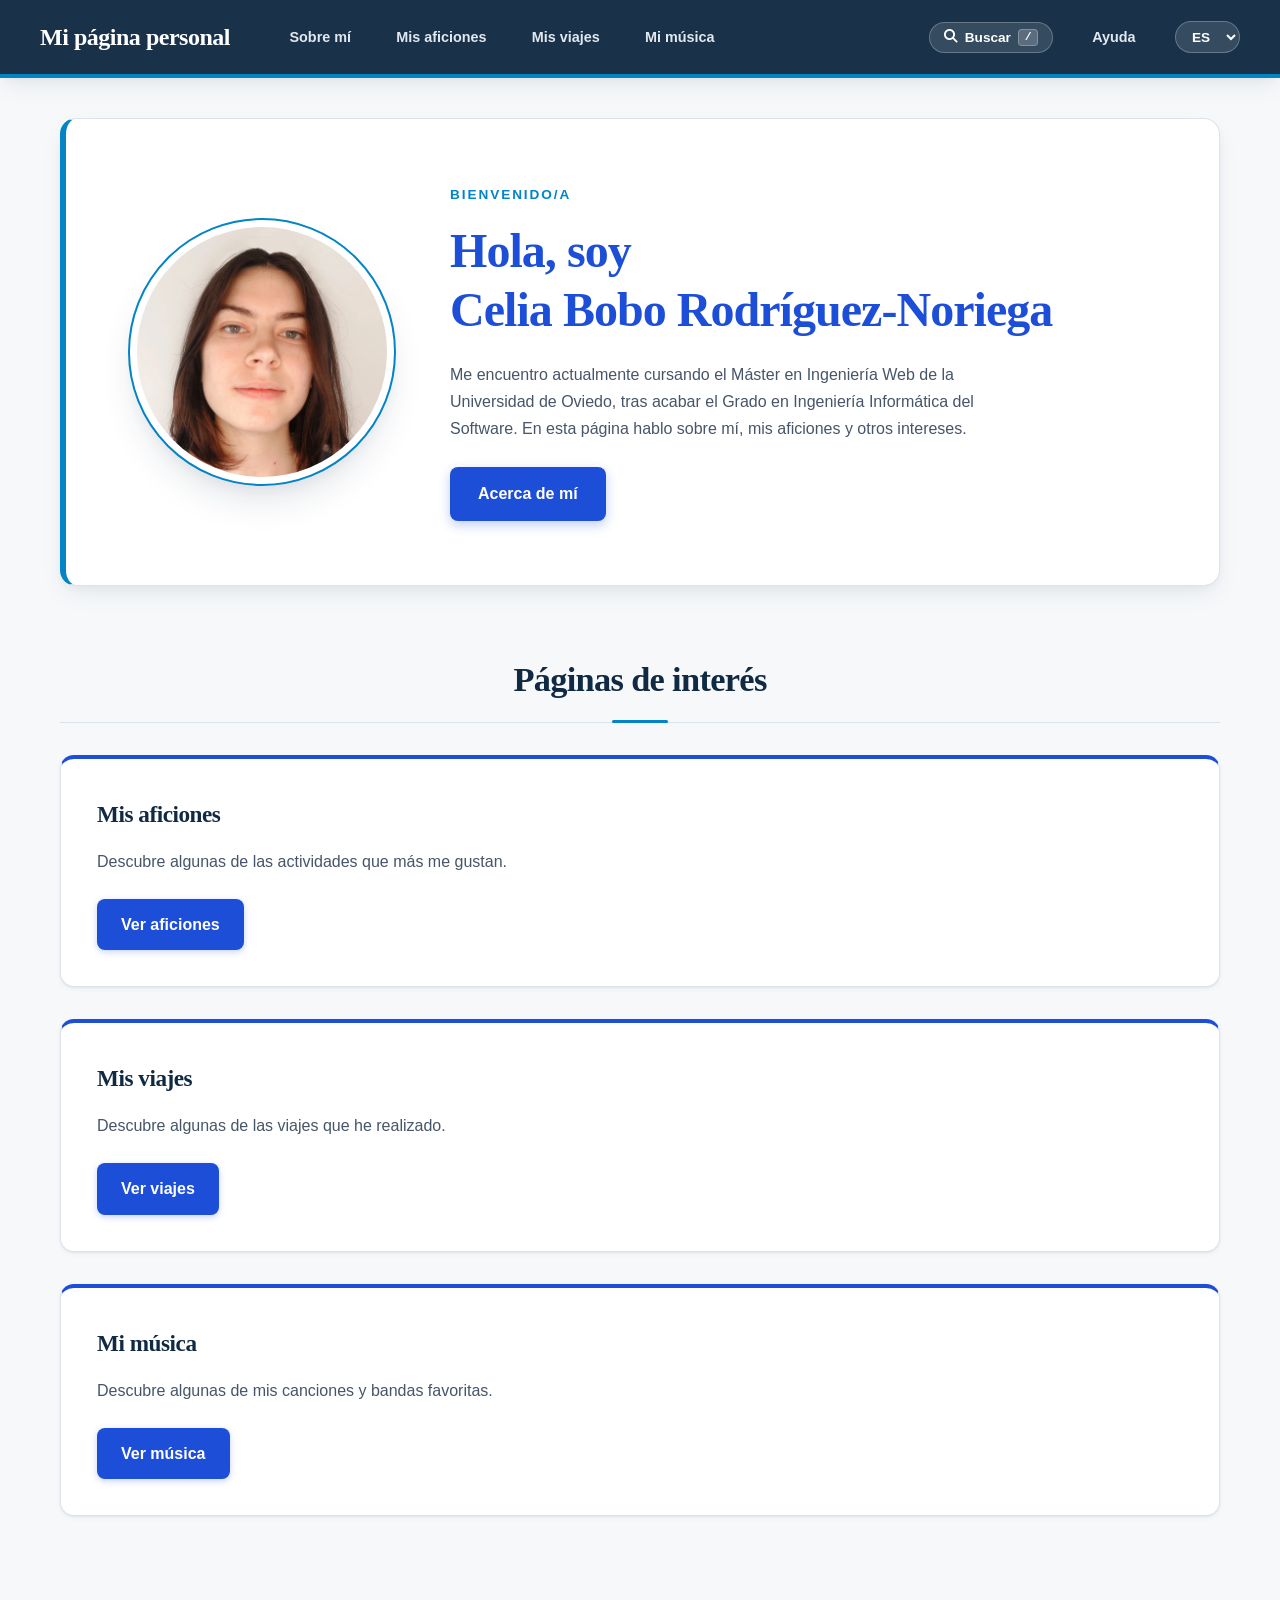
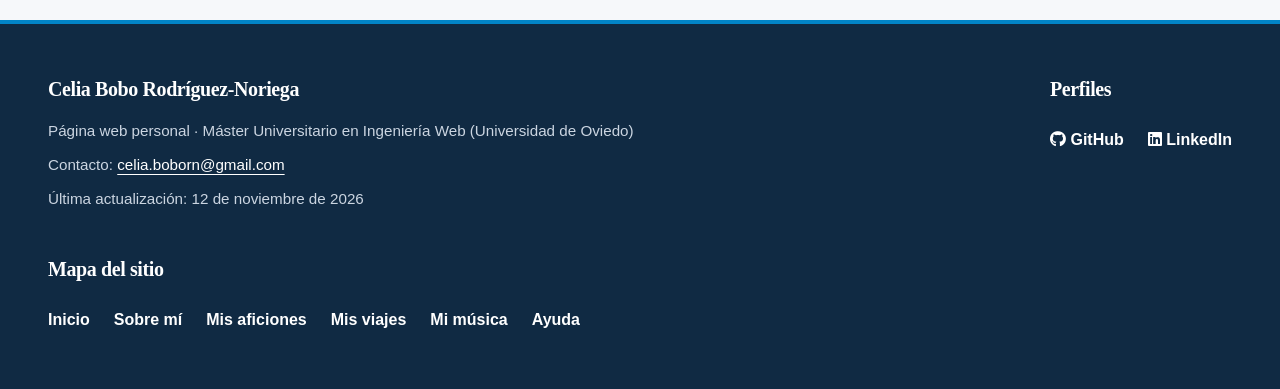
==== index.html @ e87cc189 "Versión con buscador" ====
<!DOCTYPE html>
<html lang="es">
    <head>
        <meta charset="UTF-8">
        <meta name="viewport" content="width=device-width, initial-scale=1.0">
        <meta name="description" content="Página web personal de Celia Bobo Rodríguez-Noriega">
        <title data-i18n="index.meta.title">Inicio | Mi página personal</title>
        <link rel="stylesheet" href="css/estilos.css">
        <link rel="stylesheet" href="https://cdnjs.cloudflare.com/ajax/libs/font-awesome/6.4.0/css/all.min.css">
        <script>
            (function() {
                const idiomaGuardado = localStorage.getItem('idioma_pref');
                if (idiomaGuardado === 'en') {
                    document.documentElement.classList.add('traduciendo');
                }
            })();
        </script>
    </head>
    <body>
        <a href="#main-content" data-i18n="skip.link">Saltar al contenido principal</a>
        <header>
            <h1><a href="index.html" data-i18n="header.title">Mi página personal</a></h1>
            <nav aria-label="Navegación principal">
                <a href="sobre-mi.html" data-i18n="nav.sobreMi">Sobre mí</a>
                <a href="aficiones.html" data-i18n="nav.aficiones">Mis aficiones</a>
                <a href="viajes.html" data-i18n="nav.viajes">Mis viajes</a>
                <a href="musica.html" data-i18n="nav.musica">Mi música</a>
            </nav>
            <nav aria-label="Navegación secundaria">
                <button type="button" aria-haspopup="dialog" aria-expanded="false" data-i18n-title="search.openTitle" title="Buscar en el sitio web (Atajo: /)" aria-label="Buscar en el sitio">
                    <i class="fa-solid fa-magnifying-glass" aria-hidden="true"></i>
                    <span data-i18n="search.openBtn">Buscar</span>
                    <kbd>/</kbd>
                </button>
                <a href="ayuda.html" data-i18n="nav.ayuda">Ayuda</a>
                <label>
                    <span class="sr-only" data-i18n="lang.label">Seleccionar idioma</span>
                    <select onchange="cambiarIdioma(this.value)" aria-label="Selector de idioma">
                        <option value="es">ES</option>
                        <option value="en">EN</option>
                    </select>
                </label>
            </nav>
        </header>
        <main id="main-content">
            <!-- SECCIÓN 1: Bienvenida -->
            <section>
                <p data-i18n="index.welcome">BIENVENIDO/A</p>

                <h2>
                    <span data-i18n="index.greeting">Hola, soy</span>
                    <span>Celia Bobo Rodríguez-Noriega</span>
                </h2>

                <p data-i18n="index.bio">
                    Me encuentro actualmente cursando el Máster en
                    Ingeniería Web de la Universidad de Oviedo, tras
                    acabar el Grado en Ingeniería Informática del
                    Software. En esta página hablo sobre mí, mis
                    aficiones y otros intereses.
                </p>

                <a href="sobre-mi.html" title="Ir a la sección con información personal y académica" data-i18n="index.btnAbout">
                    Acerca de mí
                </a>
                <img
                    src="multimedia/img/foto-perfil.webp"
                    alt="Fotografía de Celia Bobo Rodríguez-Noriega"
                    height="2048"
                    width="2048"
                >
            </section>

            <!-- SECCIÓN 2: Páginas de interés -->
            <section id="intereses">
                <h2 data-i18n="index.interests.title">Páginas de interés</h2>
                
                <article>
                    <h3 data-i18n="index.interests.hobbies.h3">Mis aficiones</h3>
                    <p data-i18n="index.interests.hobbies.p">
                        Descubre algunas de las actividades que más
                        me gustan.
                    </p>
                    <a href="aficiones.html" title="Explorar películas, mascotas y botánica" data-i18n="index.interests.hobbies.btn">Ver aficiones</a>
                </article>

                <article>
                    <h3 data-i18n="index.interests.travels.h3">Mis viajes</h3>
                    <p data-i18n="index.interests.travels.p">
                        Descubre algunas de las viajes que he realizado.
                    </p>
                    <a href="viajes.html" title="Explorar viajes a Sanabria, Alemania y Estados Unidos" data-i18n="index.interests.travels.btn">Ver viajes</a>
                </article>

                <article>
                    <h3 data-i18n="index.interests.music.h3">Mi música</h3>
                    <p data-i18n="index.interests.music.p">
                        Descubre algunas de mis canciones y bandas
                        favoritas.
                    </p>
                    <a href="musica.html" title="Escuchar grupos y canciones favoritas" data-i18n="index.interests.music.btn">Ver música</a>
                </article>
            </section>
        </main>

        <!-- Buscador modal semántico -->
        <dialog aria-label="Buscador del sitio web">
            <form role="search" method="dialog">
                <label>
                    <i class="fa-solid fa-magnifying-glass" aria-hidden="true"></i>
                    <span class="sr-only" data-i18n="search.label">Buscar contenido</span>
                    <input type="search" name="q" placeholder="Buscar en el sitio web... (ej. Coraline, viajes, CV)" autocomplete="off" spellcheck="false" data-i18n="search.placeholder">
                </label>
                <button type="reset" title="Borrar búsqueda" data-i18n-title="search.clear" aria-label="Borrar texto">
                    <i class="fa-solid fa-xmark" aria-hidden="true"></i>
                </button>
                <button type="submit" value="cancel" title="Cerrar buscador (Escape)" data-i18n-title="search.close" aria-label="Cerrar modal">
                    <kbd>Esc</kbd>
                </button>
            </form>
            <output aria-live="polite">
                <!-- Se inyecta dinámicamente -->
            </output>
            <footer>
                <small>
                    <kbd>↑</kbd> <kbd>↓</kbd> <span data-i18n="search.hintNav">para navegar</span>
                    <kbd>Enter</kbd> <span data-i18n="search.hintSelect">para abrir</span>
                    <kbd>Esc</kbd> <span data-i18n="search.hintClose">para cerrar</span>
                </small>
            </footer>
        </dialog>

        <footer>
            <section>
                <h2>Celia Bobo Rodríguez-Noriega</h2>
                <p data-i18n="footer.master">Página web personal · Máster Universitario en Ingeniería Web (Universidad de Oviedo)</p>
                <p><span data-i18n="footer.contact">Contacto:</span> <a href="mailto:celia.boborn@gmail.com" title="Enviar un correo electrónico a Celia">celia.boborn@gmail.com</a></p>
                <p><span data-i18n="footer.lastMod">Última actualización:</span> <time datetime="2026-11-12" data-i18n="footer.date">12 de noviembre de 2026</time></p>
            </section>
            <!-- Nueva sección de Redes Sociales -->
            <nav aria-label="Redes sociales y perfiles profesionales">
                <h2 data-i18n="footer.social">Perfiles</h2>
                <ul>
                    <li>
                        <a href="https://github.com/celiabrn" target="_blank" rel="noopener noreferrer" title="Perfil de GitHub de Celia">
                            <i class="fa-brands fa-github" aria-hidden="true"></i> GitHub
                        </a>
                    </li>
                    <li>
                        <a href="https://linkedin.com/in/celia-bobo-rodríguez-noriega" target="_blank" rel="noopener noreferrer" title="Perfil de LinkedIn de Celia">
                            <i class="fa-brands fa-linkedin" aria-hidden="true"></i> LinkedIn
                        </a>
                    </li>             
                </ul>
            </nav>
            <nav aria-label="Mapa del sitio">
                <h2 data-i18n="footer.sitemap">Mapa del sitio</h2>
                <ul>
                    <li><a href="index.html" data-i18n="nav.inicio">Inicio</a></li>
                    <li><a href="sobre-mi.html" data-i18n="nav.sobreMi">Sobre mí</a></li>
                    <li><a href="aficiones.html" data-i18n="nav.aficiones">Mis aficiones</a></li>
                    <li><a href="viajes.html" data-i18n="nav.viajes">Mis viajes</a></li>
                    <li><a href="musica.html" data-i18n="nav.musica">Mi música</a></li>
                    <li><a href="ayuda.html" data-i18n="nav.ayuda">Ayuda</a></li>
                </ul>
            </nav>
        </footer>
        <script src="js/i18n.js"></script>
        <script src="js/buscador.js"></script>
    </body>
</html>
---- css/estilos.css ----
/* ================== 1. VARIABLES GLOBALES (CUSTOM PROPERTIES) ================== */
:root {
    /* Paleta de colores centralizada */
    --bg-canvas: #f6f8fa;
    --bg-surface: #ffffff;
    --bg-subtle: #eef3f8;
    --brand-deep: #102a43;
    --brand-primary: #1d4ed8;
    --brand-hover: #1e40af;
    --accent-focus: #0284c7;
    --accent-soft: #e0f2fe;
    --text-primary: #1e293b;
    --text-secondary: #475569;
    --text-muted: #64748b;
    --border-hairline: #dce3ec;

    /* Sombras centralizadas y convertidas a unidades relativas (REM) 
       Fórmula base: 1rem = 16px */
    --shadow-sm: 0 0.125rem 0.375rem rgba(16, 42, 67, 0.04), 0 0.0625rem 0.125rem rgba(16, 42, 67, 0.06);
    --shadow-md: 0 0.625rem 1.5rem -0.25rem rgba(16, 42, 67, 0.08), 0 0.25rem 0.625rem -0.125rem rgba(16, 42, 67, 0.04);
    --shadow-lg: 0 1.25rem 2.25rem -0.375rem rgba(16, 42, 67, 0.13), 0 0.5rem 1rem -0.25rem rgba(16, 42, 67, 0.06);
    
    /* Transiciones */
    --ease-snappy: cubic-bezier(0.23, 1, 0.32, 1);
}

/* ================== 2. RESETEO GLOBAL Y MODELO DE CAJA ================== */
*, *::before, *::after {
    box-sizing: border-box;
    margin: 0;
    padding: 0;
}

html {
    font-size: 100%; 
}

html.traduciendo body {
    opacity: 0;
    visibility: hidden;
}

/* ================== 3. TIPOGRAFÍA BASE ================== */
body {
    font-family: "Helvetica Neue", Arial, sans-serif;
    line-height: 1.7;
    background-color: var(--bg-canvas);
    color: var(--text-primary);
    min-height: 100vh;
    display: flex;
    flex-direction: column;
    transition: opacity 150ms ease-in;
}

h1, h2, h3, h4 {
    font-family: Georgia, "Times New Roman", serif;
    color: var(--brand-deep);
    margin-bottom: 0.5em; 
    letter-spacing: -0.02em;
}

/* ================== CABECERA Y NAVEGACIÓN ================== */
body > header {
    position: relative;
    top: auto;
    z-index: 100;
    background-color: rgba(16, 42, 67, 0.96);
    backdrop-filter: blur(8px);
    color: #ffffff;
    padding: 1rem 1.25rem;
    display: flex;
    flex-direction: column;
    align-items: center;
    gap: 1rem;
    border-bottom: 0.25rem solid var(--accent-focus);
    box-shadow: var(--shadow-md);
}

body > header h1 {
    margin: 0;
    font-size: clamp(1.4rem, 2.5vw, 1.8rem);
    text-align: center;
    font-weight: 700;
}

body > header h1 > a {
    color: #ffffff;
    text-decoration: none;
    transition: color 150ms ease;
}

body > header h1 > a:hover {
    color: #bae6fd;
}

/* Menú principal a la izquierda */
body > header > nav:first-of-type {
    display: flex;
    flex-wrap: wrap;
    justify-content: center;
    gap: 0.4rem;
}

/* Navegación secundaria (Ayuda + Selector de idioma) a la derecha */
body > header > nav:last-of-type {
    display: flex;
    align-items: center;
    justify-content: center;
    gap: 1rem;
    flex-wrap: wrap;
}

body > header nav a {
    color: #e2e8f0;
    text-decoration: none;
    font-weight: 600;
    font-size: 0.9rem;
    padding: 0.45rem 0.9rem;
    border-radius: 2rem;
    border: 1px solid transparent;
    transition: background-color 180ms var(--ease-snappy),
                color 180ms var(--ease-snappy),
                transform 120ms var(--ease-snappy);
}

body > header nav a:hover {
    background-color: rgba(255, 255, 255, 0.14);
    color: #ffffff;
}

body > header nav a[aria-current="page"] {
    background-color: #ffffff;
    color: var(--brand-deep);
    box-shadow: 0 0.125rem 0.5rem rgba(0, 0, 0, 0.2);
}

/* ================== SELECTOR DE IDIOMA NATIVO (SELECT) ================== */
body > header select {
    background-color: rgba(255, 255, 255, 0.12);
    color: #ffffff;
    font-family: inherit;
    font-weight: 700;
    font-size: 0.85rem;
    padding: 0.4rem 0.75rem;
    border-radius: 1.5rem;
    border: 1px solid rgba(255, 255, 255, 0.25);
    cursor: pointer;
    outline: none;
    transition: background-color 180ms ease, border-color 180ms ease;
}

body > header select:hover {
    background-color: rgba(255, 255, 255, 0.2);
    border-color: #ffffff;
}

body > header select:focus-visible {
    outline: 0.125rem solid var(--accent-focus);
    outline-offset: 0.125rem;
}

body > header option {
    background-color: var(--brand-deep);
    color: #ffffff;
}

/* Ocultar etiquetas visuales de forma accesible para lectores de pantalla */
body header span {
    position: absolute;
    width: 1px;
    height: 1px;
    padding: 0;
    margin: -1px;
    overflow: hidden;
    clip: rect(0, 0, 0, 0);
    white-space: nowrap;
    border: 0;
}

/* ================== MIGAS DE PAN ================== */
main > nav {
    width: 100%;
    margin-bottom: -2.25rem;
    font-size: 0.9rem;
}

main > nav ol {
    list-style: none;
    margin: 0;
    padding: 0.4rem 0;
    display: flex;
    flex-wrap: wrap;
    align-items: center;
    gap: 0.5rem;
    color: var(--text-muted);
}

main > nav li:not(:last-child)::after {
    content: "›";
    margin-left: 0.5rem;
    color: var(--accent-focus);
    font-weight: bold;
}

main > nav a {
    color: var(--brand-primary);
    text-decoration: none;
    font-weight: 600;
    transition: color 150ms ease;
}

main > nav a:hover {
    text-decoration: underline;
    color: var(--accent-focus);
}

main > nav a:focus-visible {
    outline: 0.125rem solid var(--brand-primary);
    outline-offset: 0.125rem;
    border-radius: 0.2rem;
}

main > nav li[aria-current="page"] {
    font-weight: 600;
    color: var(--brand-deep);
}

/* ================== ENLACE DE SALTO RÁPIDO (SKIP LINK SEMÁNTICO) ================== */
body > a[href="#main-content"] {
    position: absolute;
    top: -10rem;
    left: 1rem;
    background-color: var(--brand-deep);
    color: #ffffff;
    padding: 0.75rem 1.25rem;
    z-index: 1000;
    font-weight: 700;
    text-decoration: none;
    border-radius: 0.375rem;
    border: 0.125rem solid var(--accent-focus);
    box-shadow: var(--shadow-lg);
    transition: top 200ms ease-in-out;
}

body > a[href="#main-content"]:focus {
    top: 1rem;
    outline: 0.1875rem solid #ffffff;
    outline-offset: 0.125rem;
}

/* ================== CONTENIDO GENERAL ================== */
main {
    width: 100%;
    max-width: 75rem;
    margin: 0 auto;
    padding: 2.5rem 1.25rem;
    display: flex;
    flex-direction: column;
    gap: 4rem;
    flex: 1;
}

main > header {
    width: 100%;
    text-align: center;
    margin-bottom: 1rem;
    display: flex;
    flex-direction: column;
    align-items: center;
    padding-bottom: 1.5rem;
    border-bottom: 1px solid var(--border-hairline);
    position: relative;
}

main > header::after {
    content: "";
    position: absolute;
    bottom: -0.125rem;
    width: 4.5rem;
    height: 0.1875rem;
    background-color: var(--accent-focus);
    border-radius: 0.125rem;
}

main > header > h2 {
    width: 100%;
    font-size: clamp(2rem, 3.5vw, 2.75rem);
    color: var(--brand-deep);
    margin-top: 0;
    margin-bottom: 0.5rem;
    line-height: 1.15;
}

main > header > p {
    color: var(--text-secondary);
    font-size: 1.125rem;
    margin: 0;
    max-width: 60ch;
}

main > section:not(:first-of-type) > h2,
main > section:has(article) > h2 {
    width: 100%;
    text-align: center;
    font-size: clamp(1.75rem, 2.8vw, 2.25rem);
    margin-bottom: 1.75rem;
    padding-bottom: 0.75rem;
    color: var(--brand-deep);
    border-bottom: 1px solid var(--border-hairline);
    position: relative;
}

main > section:not(:first-of-type) > h2::after,
main > section:has(article) > h2::after {
    content: "";
    display: block;
    width: 3.5rem;
    height: 0.1875rem;
    background-color: var(--accent-focus);
    margin: 0.75rem auto -0.85rem;
    border-radius: 0.125rem;
}

main > section {
    display: flex;
    flex-direction: row;
    flex-wrap: wrap;
    gap: 2rem;
    justify-content: center;
}

/* ================== TARJETAS BASE (ARTICLES) ================== */
article {
    background-color: var(--bg-surface);
    padding: 2.25rem;
    border-radius: 0.875rem;
    border: 1px solid var(--border-hairline);
    border-top: 0.3rem solid var(--brand-primary);
    box-shadow: var(--shadow-sm);
    display: flex;
    flex-direction: column;
    transition: transform 240ms var(--ease-snappy),
                box-shadow 240ms var(--ease-snappy),
                border-color 240ms var(--ease-snappy);
}

article:hover,
article:focus-within {
    transform: translateY(-4px);
    box-shadow: var(--shadow-lg);
    border-color: #cbd5e1;
}

article h3 {
    font-size: 1.5rem;
    margin-bottom: 0.875rem;
    color: var(--brand-deep);
}

article p {
    color: var(--text-secondary);
    margin-top: 0;
    max-width: 68ch;
}

article > a {
    display: inline-flex;
    align-items: center;
    gap: 0.4rem;
    background-color: var(--brand-primary);
    color: #ffffff;
    text-decoration: none;
    font-weight: 600;
    padding: 0.75rem 1.5rem;
    border-radius: 0.5rem;
    box-shadow: 0 0.125rem 0.375rem rgba(29, 78, 216, 0.25);
    transition: background-color 180ms var(--ease-snappy),
                transform 150ms var(--ease-snappy),
                box-shadow 180ms var(--ease-snappy);
    margin-top: auto;
    align-self: flex-start;
}

article > a:hover {
    background-color: var(--brand-hover);
    transform: translateY(-0.125rem);
    box-shadow: 0 0.375rem 0.875rem rgba(29, 78, 216, 0.32);
}

article > a:active {
    transform: scale(0.98);
}

article > a:focus-visible,
article p a:focus-visible {
    outline: 0.125rem solid var(--accent-focus);
    outline-offset: 0.1875rem;
}

article p a {
    color: var(--brand-primary);
    font-weight: 600;
    text-decoration: underline;
    text-decoration-thickness: 1.5px;
    text-underline-offset: 0.2rem;
    transition: color 150ms ease;
}

article p a:hover {
    color: var(--accent-focus);
}

/* No aplicar diseño de tarjeta a los bloques iniciales que no lo requieran */
main > section:first-of-type > article:only-of-type {
    background-color: transparent;
    padding: 0;
    border: none;
    box-shadow: none;
    width: 100%;
}

main > section:first-of-type > article:only-of-type:hover,
main > section:first-of-type > article:only-of-type:focus-within {
    transform: none;
    box-shadow: none;
}

main > section:first-of-type > article > a {
    margin-top: 1.5rem;
}

/* ================== LISTAS DE DEFINICIÓN Y DESPLEGABLES (AYUDA) ================== */
article:has(dl),
article:has(details) {
    width: 100%;
}

article dl {
    margin: 0;
    display: flex;
    flex-direction: column;
    gap: 1.25rem;
}

article dt {
    font-weight: 700;
    color: var(--brand-deep);
    font-size: 1.075rem;
}

article dd {
    margin: 0.35rem 0 0 0;
    padding: 0.5rem 0 0.5rem 1.1rem;
    border-left: 0.25rem solid var(--accent-focus);
    background-color: var(--bg-canvas);
    border-radius: 0 0.4rem 0.4rem 0;
    color: var(--text-secondary);
    max-width: 72ch;
}

article details {
    width: 100%;
    border: 1px solid var(--border-hairline);
    border-radius: 0.625rem;
    padding: 1.1rem 1.35rem;
    margin-bottom: 1rem;
    background-color: var(--bg-canvas);
    transition: border-color 200ms var(--ease-snappy),
                background-color 200ms var(--ease-snappy),
                box-shadow 200ms var(--ease-snappy);
}

article details:last-of-type {
    margin-bottom: 0;
}

article details:hover {
    border-color: #cbd5e1;
    box-shadow: var(--shadow-sm);
}

article details[open] {
    border-color: var(--brand-primary);
    border-left: 0.3rem solid var(--accent-focus);
    background-color: var(--bg-surface);
    box-shadow: var(--shadow-md);
}

article summary {
    font-weight: 700;
    color: var(--brand-deep);
    cursor: pointer;
    list-style-position: outside;
    padding: 0.25rem 0;
    transition: color 150ms ease;
}

article summary:hover {
    color: var(--brand-primary);
}

article summary:focus-visible {
    outline: 2px solid var(--accent-focus);
    outline-offset: 3px;
    border-radius: 0.25rem;
}

article details p {
    margin: 0.85rem 0 0 0;
}

/* ================== MULTIMEDIA Y BLOQUES CONTEXTUALES ================== */
figure {
    background-color: var(--bg-canvas);
    padding: 0.75rem;
    border: 1px solid var(--border-hairline);
    border-radius: 0.625rem;
    transition: border-color 220ms var(--ease-snappy),
                box-shadow 220ms var(--ease-snappy);
}

figure:hover {
    border-color: #cbd5e1;
    box-shadow: var(--shadow-md);
}

article img,
article video,
article audio {
    display: block;
    width: 100%;
    border-radius: 0.45rem; /* El figure padre controla ya los bordes y sombras globales */
}

article audio {
    border-radius: 2rem; /* El control de audio nativo tiene forma de píldora */
}

figcaption {
    text-align: center;
    font-style: italic;
    color: var(--text-muted);
    margin-top: 0.6rem;
    font-size: 0.9rem;
}

article video:focus-visible,
article audio:focus-visible {
    outline: 0.125rem solid var(--accent-focus);
    outline-offset: 0.1875rem;
}
/* ================== SECCIÓN 1: INTRODUCCIÓN (SOLO INICIO, SOBRE MÍ Y 404) ================== */
main > section:first-of-type:not(:has(article > figure)) {
    display: flex;
    flex-direction: column;
    align-items: flex-start;
    background-color: var(--bg-surface);
    padding: 2.5rem;
    border-radius: 1rem;
    border: 1px solid var(--border-hairline);
    border-left: 0.4rem solid var(--accent-focus);
    box-shadow: var(--shadow-md);
    gap: 1.5rem;
}

/* 1. Botón de descarga directa del CV en PDF */
main > section:first-of-type article a[download] {
    display: inline-flex;
    align-items: center;
    gap: 0.6rem;
    margin-top: 0.75rem;
    padding: 0.75rem 1.4rem;
    background-color: var(--brand-deep);
    color: #ffffff;
    text-decoration: none;
    font-weight: 700;
    border-radius: 0.5rem;
    border: 2px solid var(--brand-deep);
    transition: background-color 180ms ease,
                color 180ms ease,
                border-color 180ms ease,
                transform 150ms ease,
                box-shadow 180ms ease;
}

main > section:first-of-type article a[download]:hover {
    background-color: var(--accent-focus);
    border-color: var(--accent-focus);
    color: var(--brand-deep);
    transform: translateY(-2px);
    box-shadow: var(--shadow-md);
}

main > section:first-of-type article a[download]:active {
    transform: translateY(0);
}

/* 2. Tablas semánticas (Formación académica) */
main > section:has(table) {
    display: block; /* Anula el flexbox de "main > section" de forma natural */
    width: 100%;
    max-width: 70rem;
    margin: 2rem auto;
    padding: 0;
}

main > section > table {
    width: 100%;
    max-width: none;
    margin: 1.5rem 0 0 0;
    border-collapse: collapse;
    table-layout: auto;
    background-color: #ffffff;
    border-radius: 0.75rem;
    overflow: hidden;
    box-shadow: var(--shadow-sm);
    border: 1px solid rgba(16, 42, 67, 0.12);
}

main > section > table caption {
    caption-side: bottom;
    margin-top: 0.75rem;
    font-size: 0.9rem;
    color: var(--text-primary);
    opacity: 0.8;
    text-align: center;
}

main > section > table thead {
    background-color: var(--brand-deep);
    color: #ffffff;
}

main > section > table th,
main > section > table td {
    padding: 1rem 1.5rem;
    text-align: left;
    border-bottom: 1px solid rgba(16, 42, 67, 0.1);
    vertical-align: middle;
    line-height: 1.55;
}

main > section > table thead th {
    font-weight: 700;
    font-size: 0.95rem;
    letter-spacing: 0.02em;
}

/* Distribución equilibrada de las 3 columnas en escritorio */
main > section > table th:nth-child(1),
main > section > table td:nth-child(1) {
    width: 24%;
}

main > section > table th:nth-child(2),
main > section > table td:nth-child(2) {
    width: 46%;
}

main > section > table th:nth-child(3),
main > section > table td:nth-child(3) {
    width: 30%;
}

main > section > table tbody tr {
    transition: background-color 150ms ease;
}

main > section > table tbody tr:nth-child(even) {
    background-color: rgba(16, 42, 67, 0.03);
}

main > section > table tbody tr:hover {
    background-color: rgba(16, 42, 67, 0.06);
}

main > section > table tbody th {
    font-weight: 700;
    color: var(--brand-deep);
}

/* Asegurar que las secciones en aficiones y música no reciban el borde destacado */
main > section:nth-of-type(1):has(article > figure) {
    background-color: transparent;
    padding: 0;
    border: none;
    box-shadow: none;
    align-items: center;
}

main > section:first-of-type:not(:has(article > figure)) > p:first-of-type {
    text-transform: uppercase;
    font-size: 0.85rem;
    font-weight: 700;
    color: var(--accent-focus);
    letter-spacing: 0.12rem;
    margin-bottom: -0.75rem;
}

main > section:first-of-type:not(:has(article > figure)) > h2 {
    font-size: clamp(2.1rem, 4vw, 3rem);
    line-height: 1.15;
    margin: 0;
    color: var(--brand-deep);
}

main > section:first-of-type:not(:has(article > figure)) > h2 span {
    display: block;
    color: var(--brand-primary);
    margin-top: 0.25rem;
}

main > section:first-of-type:not(:has(article > figure)) > p {
    max-width: 62ch;
    color: var(--text-secondary);
}

/* --- Botón principal de portada --- */
main > section:first-of-type:not(:has(article > figure)) > a {
    display: inline-flex;
    align-items: center;
    background-color: var(--brand-primary);
    color: #ffffff;
    text-decoration: none;
    font-weight: 700;
    padding: 0.85rem 1.75rem;
    border-radius: 0.5rem;
    box-shadow: 0 0.25rem 0.75rem rgba(29, 78, 216, 0.28);
    transition: background-color 180ms var(--ease-snappy),
                transform 150ms var(--ease-snappy),
                box-shadow 180ms var(--ease-snappy);
    align-self: flex-start;
    justify-self: start;
}

main > section:first-of-type:not(:has(article > figure)) > a:hover {
    background-color: var(--brand-hover);
    transform: translateY(-0.125rem);
    box-shadow: 0 0.5rem 1.125rem rgba(29, 78, 216, 0.35);
}

main > section:first-of-type:not(:has(article > figure)) > a:active {
    transform: scale(0.98);
}

main > section:first-of-type:not(:has(article > figure)) > a:focus-visible {
    outline: 0.125rem solid var(--accent-focus);
    outline-offset: 0.1875rem;
}

/* --- Imagen de perfil circular (Inicio y Sobre mí) --- */
main > section:first-of-type > img {
    order: -1;
    margin: 0 auto 1rem auto;
    width: 100%;
    max-width: 16.5rem;
    height: auto;
    aspect-ratio: 1 / 1;
    object-fit: cover;
    border-radius: 50%;
    border: 0.45rem solid var(--bg-surface);
    outline: 0.125rem solid var(--accent-focus);
    box-shadow: var(--shadow-lg);
    transition: transform 280ms var(--ease-snappy);
}
main > section:first-of-type > img:hover {
    transform: scale(1.02);
}

/* ================== PÁGINA DE INICIO: TARJETAS INFERIORES ================== */
main > section:nth-of-type(2):not(:has(figure)):not(:has(table)) {
    display: flex;
    flex-direction: column;
    gap: 2rem;
    width: 100%;
}

main > section:nth-of-type(2):not(:has(figure)):not(:has(table)) > h2 {
    text-align: center;
    font-size: clamp(1.75rem, 2.8vw, 2.15rem);
    color: var(--brand-deep);
    margin: 0;
}

main > section:nth-of-type(2):not(:has(figure)) > article {
    width: 100%;
}

main > section:nth-of-type(2):not(:has(figure)) > article h3 {
    font-size: 1.45rem;
    margin-top: 0;
    margin-bottom: 0.85rem;
    color: var(--brand-deep);
}

main > section:nth-of-type(2):not(:has(figure)) > article p {
    color: var(--text-secondary);
    margin-top: 0;
    margin-bottom: 1.5rem;
    flex-grow: 1;
}

/* ================== PÁGINA DE AFICIONES ================== */
/* Contenedor general de las secciones de aficiones */
main > section:nth-of-type(1):has(figure),
main > section:nth-of-type(2):has(figure),
main > section:nth-of-type(3) {
    display: flex;
    flex-direction: column;
    align-items: center;
    gap: 2.5rem;
    width: 100%;
}

/* ================== EFECTOS HOVER PARA IMÁGENES DE AFICIONES ================== */
main > section:nth-of-type(1):has(figure) > article figure img,
main > section:nth-of-type(2):has(figure) > article > figure img,
main > section:nth-of-type(3) > article figure img {
    transition: transform 280ms var(--ease-snappy), box-shadow 280ms var(--ease-snappy);
    cursor: pointer;
}

main > section:nth-of-type(1):has(figure) > article figure img:hover,
main > section:nth-of-type(2):has(figure) > article > figure img:hover,
main > section:nth-of-type(3) > article figure img:hover {
    transform: scale(1.025);
    box-shadow: var(--shadow-lg);
    z-index: 10;
    position: relative;
}

/* --- 1. Películas y series --- */
main > section:nth-of-type(1):has(figure) > article {
    width: 100%;
    max-width: 70rem; /* Ampliado para que ocupe más espacio horizontal */
    padding: 2rem;
    display: flex;
    flex-direction: column;
    gap: 1.5rem;
}

main > section:nth-of-type(1):has(figure) > article > header {
    display: flex;
    flex-direction: column;
    justify-content: center;
}

main > section:nth-of-type(1):has(figure) > article figure {
    display: flex;
    flex-direction: column;
    gap: 0.5rem;
    margin: 0;
    width: 100%;
}

main > section:nth-of-type(1):has(figure) > article figure img,
main > section:nth-of-type(1):has(figure) > article video {
    width: 100%;
    height: auto;
    object-fit: cover;
    transition: transform 280ms var(--ease-snappy), box-shadow 280ms var(--ease-snappy);
    cursor: pointer;
}

main > section:nth-of-type(1):has(figure) > article figure img:hover,
main > section:nth-of-type(1):has(figure) > article video:hover {
    transform: scale(1.025);
    box-shadow: var(--shadow-lg);
    z-index: 10;
    position: relative;
}

/* --- 2. Animales / Mascotas --- */
main > section:nth-of-type(2):has(figure) > article {
    display: flex;
    flex-direction: column;
    align-items: center;
    max-width: 70rem;
    gap: 1.5rem;
    width: 100%;
    padding: 2rem;
}

main > section:nth-of-type(2):has(figure) > article > figure {
    order: -1; 
    margin: 0;
    width: 100%;
    display: flex;
    flex-direction: column;
}

main > section:nth-of-type(2):has(figure) > article > figure img {
    width: 100%;
    height: auto;
    transition: transform 280ms var(--ease-snappy), box-shadow 280ms var(--ease-snappy);
    cursor: pointer;
}

main > section:nth-of-type(2):has(figure) > article > figure img:hover {
    transform: scale(1.025);
    box-shadow: var(--shadow-lg);
    z-index: 10;
    position: relative;
}

main > section:nth-of-type(2):has(figure) > article > header {
    width: 100%;
    display: flex;
    flex-direction: column;
    justify-content: center;
}

/* --- 3. Botánica --- */
main > section:nth-of-type(3) > article {
    max-width: 70rem;
    width: 100%;
    padding: 2rem;
    display: flex;
    flex-direction: column;
}

main > section:nth-of-type(3) > article figure {
    display: flex;
    flex-direction: column;
    gap: 1rem;
    padding: 0.5rem;
    margin: 1.5rem 0 0 0;
    width: 100%;
}

main > section:nth-of-type(3) > article figure figcaption {
    text-align: center;
    width: 100%;
}

main > section:nth-of-type(3) > article figure img {
    width: 100%;
    height: auto;
    max-height: 16rem;
    object-fit: cover;
    transition: transform 280ms var(--ease-snappy), box-shadow 280ms var(--ease-snappy);
    cursor: pointer;
}

main > section:nth-of-type(3) > article figure img:hover {
    transform: scale(1.025);
    box-shadow: var(--shadow-lg);
    z-index: 10;
    position: relative;
}

/* ================== PÁGINA MIS VIAJES ================== */
main > section > ol {
    list-style: none;
    padding: 0;
    margin: 0;
    display: flex;
    flex-direction: column;
    gap: 3.5rem;
    width: 100%;
}

main > section > ol > li > article {
    display: grid;
    grid-template-columns: 1fr;
    gap: 1.75rem;
}

main > section > ol > li > article figure {
    display: flex;
    flex-direction: column;
    gap: 0.75rem;
    height: 100%;
    margin: 0;
}

main > section > ol > li > article figure img {
    width: 100%;
    height: auto;
    flex-grow: 1;
    object-fit: cover;
    border-radius: 0.45rem;
    max-height: 25rem;
    transition: transform 280ms var(--ease-snappy), box-shadow 280ms var(--ease-snappy);
    cursor: pointer;
}

main > section > ol > li > article figure figcaption {
    text-align: center;
    font-style: italic;
    color: var(--text-muted);
    font-size: 0.9rem;
}

main > section > ol > li > article figure img:hover {
    transform: scale(1.025);
    box-shadow: var(--shadow-lg);
    z-index: 10;
    position: relative;
}

main > section > ol > li > article hgroup {
    display: flex;
    flex-direction: column;
    gap: 0.3rem;
    margin: 0;
    padding-bottom: 0.85rem;
    border-bottom: 1px solid var(--border-hairline);
}

main > section > ol > li > article hgroup p:first-of-type {
    color: var(--accent-focus);
    font-weight: 700;
    letter-spacing: 0.14rem;
    font-size: 0.82rem;
    margin: 0;
    text-transform: uppercase;
}

main > section > ol > li > article hgroup h3 {
    font-size: clamp(1.85rem, 3vw, 2.35rem);
    margin: 0;
    color: var(--brand-deep);
}

main > section > ol > li > article hgroup p:last-of-type {
    color: var(--text-muted);
    font-weight: 600;
    margin: 0;
}

main > section > ol > li > article > section h4 {
    font-size: 1.15rem;
    margin-bottom: 0.65rem;
    color: var(--brand-primary);
}

main > section > ol > li > article > section p {
    color: var(--text-secondary);
    margin-top: 0;
    margin-bottom: 1rem;
}

/* ================== PÁGINA DE MÚSICA ================== */
main > section:nth-of-type(1):has(audio) {
    display: flex;
    flex-direction: column;
    align-items: center;
    gap: 2.5rem;
    width: 100%;
}

main > section:nth-of-type(1):has(audio) > article {
    display: flex;
    flex-direction: column;
    gap: 1.5rem;
    width: 100%;
    max-width: 60rem;
    padding: 2.25rem;
}

main > section:nth-of-type(1):has(audio) > article > figure:has(img) {
    width: 100%;
    max-width: 15rem;
    height: fit-content;
    margin: 0 auto;
    align-self: start;
    background: var(--bg-canvas);
}

main > section:nth-of-type(1):has(audio) > article > figure:has(img) img {
    width: 100%;
    aspect-ratio: 1 / 1;
    object-fit: contain; 
    transition: transform 280ms var(--ease-snappy);
    padding: 0.5rem;
}

main > section:nth-of-type(1):has(audio) > article:hover > figure:has(img) img {
    transform: scale(1.03);
}

main > section:nth-of-type(1):has(audio) > article > h3 {
    font-size: 1.75rem;
    margin-bottom: 0.25rem;
    padding-bottom: 0.5rem;
    border-bottom: 2px solid var(--accent-soft);
}

main > section:nth-of-type(1):has(audio) > article > figure:has(audio) {
    width: 100%;
    max-width: 26rem;
    margin-top: 0.5rem;
    background-color: var(--bg-subtle);
    display: flex;
    flex-direction: column;
    gap: 0.5rem;
}

main > section:nth-of-type(1):has(audio) > article > figure:has(audio) audio {
    width: 100%;
}

/* ================== PIE DE PÁGINA Y MAPA DEL SITIO ================== */
body > footer {
    background-color: var(--brand-deep);
    color: #ffffff;
    border-top: 0.3rem solid var(--accent-focus);
    margin-top: 4rem;
    padding: 3rem 1.5rem;
    display: grid;
    grid-template-columns: 1fr;
    gap: 2rem;
}

body > footer h2 {
    color: #ffffff;
    font-size: 1.25rem;
    margin-bottom: 0.75rem;
}

body > footer p {
    color: #cbd5e1;
    margin: 0 0 0.5rem 0;
    font-size: 0.95rem;
}

body > footer a {
    color: #ffffff;
    text-decoration: underline;
    text-underline-offset: 0.22rem;
    transition: color 150ms ease, opacity 150ms ease;
}

body > footer a:hover {
    color: #bae6fd;
}

body > footer a:focus-visible {
    outline: 0.125rem solid #ffffff;
    outline-offset: 0.1875rem;
    border-radius: 0.2rem;
}

body > footer nav ul {
    list-style: none;
    margin: 0;
    padding: 0;
    display: flex;
    flex-wrap: wrap;
    gap: 1rem 1.5rem;
}

body > footer nav a {
    text-decoration: none;
    font-weight: 600;
    padding: 0.5rem 0;
    display: inline-block;
}

body > footer nav a:hover,
body > footer nav a[aria-current="page"] {
    text-decoration: underline;
    text-decoration-color: var(--accent-focus);
    text-decoration-thickness: 2px;
}

@media (prefers-reduced-motion: reduce) {
    *, *::before, *::after {
        transition-duration: 0.01ms !important;
        animation-duration: 0.01ms !important;
    }
}

@media (max-width: 48rem) {
    main > section > table,
    main > section > table thead,
    main > section > table tbody,
    main > section > table th,
    main > section > table td,
    main > section > table tr {
        display: block;
        width: 100% !important;
    }

    main > section > table thead {
        position: absolute;
        width: 1px !important;
        height: 1px;
        padding: 0;
        margin: -1px;
        overflow: hidden;
        clip: rect(0, 0, 0, 0);
        white-space: nowrap;
        border: 0;
    }

    main > section > table tbody tr {
        border-bottom: 2px solid rgba(16, 42, 67, 0.16);
        padding: 0.5rem 0;
    }

    main > section > table tbody tr:last-child {
        border-bottom: none;
    }

    main > section > table tbody th {
        background-color: rgba(16, 42, 67, 0.06);
        border-bottom: 1px solid rgba(16, 42, 67, 0.08);
    }

    main > section > table tbody td {
        padding-top: 0.65rem;
        padding-bottom: 0.65rem;
    }
}

@media (min-width: 48rem) {
    body > header {
        position: sticky;
        top: 0;
        flex-direction: row;
        justify-content: space-between;
        align-items: center;
        padding: 1rem 2.5rem;
    }

    body > header h1 {
        text-align: left;
        font-size: 1.5rem;
    }

    /* Menú principal alineado a la izquierda */
    body > header > nav:first-of-type {
        justify-content: flex-start;
        margin-left: 1.5rem;
        flex: 1;
    }

    body > header > nav:last-of-type {
        gap: 1.25rem;
    }

    mmain > section:nth-of-type(2):not(:has(figure)):not(:has(table)) {
        display: grid;
        grid-template-columns: repeat(3, 1fr);
        gap: 2rem;
    }

    main > section:nth-of-type(2):not(:has(figure)):not(:has(table)) > h2 {
        grid-column: 1 / -1;
    }

    main > section:nth-of-type(2):not(:has(figure)):has(> article:only-of-type) {
        display: flex;
        flex-direction: column;
    }

    main > section > ol > li > article {
        grid-template-columns: 45% 1fr;
        grid-template-rows: auto 1fr;
        column-gap: 3rem;
        row-gap: 1.5rem;
    }

    main > section > ol > li > article figure {
        grid-column: 1 / 2;
        grid-row: 1 / 3;
        display: flex;
        flex-direction: column;
        gap: 0.75rem;
        height: 100%;
        margin: 0;
    }

    main > section > ol > li > article hgroup {
        grid-column: 2 / 3;
        grid-row: 1 / 2;
    }

    main > section > ol > li > article > section {
        grid-column: 2 / 3;
        grid-row: 2 / 3;
    }

    /* Restaurar el tamaño del menú en escritorio */
    body > header > nav {
        gap: 0.75rem;
    }
    body > header > nav a {
        padding: 0.5rem 1.15rem;
    }

    /* Restaurar posición de la imagen de perfil en el grid */
    main > section:first-of-type > img {
        order: 0;
        margin: 0;
        grid-column: 1 / 2;
        grid-row: 1 / -1;
        width: 16.5rem;
        height: auto;
        aspect-ratio: 1 / 1;
        object-fit: cover;
        border-radius: 50%;
        align-self: center;
    }

    /* INICIO Y SOBRE MÍ */
    main > section:first-of-type:not(:has(article > figure)) {
        display: grid;
        grid-template-columns: auto 1fr;
        grid-template-rows: auto auto auto 1fr;
        column-gap: 3.5rem;
        padding: 4rem;
    }

    main > section:first-of-type > img {
        grid-column: 1 / 2;
        grid-row: 1 / -1;
        width: 16.5rem;
        height: auto;
        aspect-ratio: 1 / 1;
        object-fit: cover;
        border-radius: 50%;
        align-self: center;
        margin: 0;
    }

    main > section:first-of-type:not(:has(article > figure)) > *:not(img) {
        grid-column: 2 / 3;
    }

    main > section:first-of-type:not(:has(article > figure)) > a {
        align-self: start;
    }

    /* PÁGINA AFICIONES: Animales en tablet/desktop */
    main > section:nth-of-type(2):has(figure) > article {
        flex-direction: row;
        align-items: center;
    }
    
    main > section:nth-of-type(2):has(figure) > article > figure {
        order: 0;
        width: 45%;
    }
    
    main > section:nth-of-type(2):has(figure) > article > header {
        width: 55%;
        text-align: left;
    }

    /* PÁGINA AFICIONES: Botánica en Grid 2x2 */
    main > section:nth-of-type(3) > article figure {
        display: grid;
        grid-template-columns: repeat(2, 1fr);
        gap: 1.25rem;
        padding: 1rem;
        align-items: stretch;
    }
    
    main > section:nth-of-type(3) > article figure img {
        max-height: none;
        height: 100%;
        width: 100%;
        object-fit: cover;
        border-radius: 0.45rem;
    }

    main > section:nth-of-type(3) > article figure img:nth-of-type(1) {
        grid-column: 1 / 2;
        grid-row: span 2;
        min-height: 22rem;
    }
    
    main > section:nth-of-type(3) > article figure img:nth-of-type(2),
    main > section:nth-of-type(3) > article figure img:nth-of-type(3) {
        grid-column: 2 / 3;
        height: 10.5rem;
    }

    main > section:nth-of-type(3) > article figure figcaption {
        grid-column: 1 / -1;
        text-align: center;
        margin-top: 0.5rem;
    }

    /* PÁGINA DE MÚSICA */
    main > section:nth-of-type(1):has(audio) > article {
        display: grid;
        grid-template-columns: 13.5rem 1fr;
        grid-template-rows: auto auto auto 1fr;
        column-gap: 3rem;
        align-items: start;
    }

    main > section:nth-of-type(1):has(audio) > article > figure:has(img) {
        grid-column: 1 / 2;
        grid-row: 1 / -1;
        max-width: 100%;
        margin: 0;
        align-self: center;
    }

    main > section:nth-of-type(1):has(audio) > article > *:not(figure:has(img)) {
        grid-column: 2 / 3;
    }

    main > section:nth-of-type(1):has(audio) > article > h3 {
        margin-bottom: 0.5rem;
    }

    main > section:nth-of-type(1):has(audio) > article > p {
        margin-bottom: 1rem;
    }

    main > section:nth-of-type(1):has(audio) > article > figure:has(audio) {
        align-self: end;
    }

    /* PIE DE PÁGINA */
    body > footer {
        grid-template-columns: 1fr auto;
        align-items: start;
        padding: 3rem;
    }
}

@media (min-width: 60rem) {
    /* PÁGINA DE AFICIONES: PELÍCULAS Y SERIES */
    main > section:nth-of-type(1):has(video) > article {
        display: grid;
        grid-template-columns: 55% 1fr;
        grid-template-rows: auto auto;
        gap: 2.25rem 4rem;
        align-items: stretch;
        width: 100%;
        max-width: 65rem;
        margin: 0 auto;
    }

    main > section:nth-of-type(1):has(video) > article > header,
    main > section:nth-of-type(1):has(video) > article > figure:has(video) {
        align-self: start;
    }

    main > section:nth-of-type(1):has(video) > article > header {
        grid-column: 1 / 2;
        grid-row: 1 / 2;
    }
    
    main > section:nth-of-type(1):has(video) > article > figure:has(video) {
        grid-column: 1 / 2;
        grid-row: 2 / 3;
    }
    
    main > section:nth-of-type(1):has(video) > article > figure:has(img) {
        grid-column: 2 / 3;
        grid-row: 1 / 3;
        display: grid;
        grid-template-rows: minmax(0, 1fr) auto;
        height: 0;
        min-height: 100%;
        margin: 0;
        gap: 0.5rem;
    }

    main > section:nth-of-type(1):has(video) > article > figure:has(img) img {
        max-width: 100%;
        max-height: 100%;
        width: auto;
        height: auto;
        margin: auto;
    }
    
    main > section:nth-of-type(1):has(video) > article:nth-of-type(even) {
        grid-template-columns: 1fr 55%;
    }
    
    main > section:nth-of-type(1):has(video) > article:nth-of-type(even) > header {
        grid-column: 2 / 3;
    }
    
    main > section:nth-of-type(1):has(video) > article:nth-of-type(even) > figure:has(video) {
        grid-column: 2 / 3;
    }
    
    main > section:nth-of-type(1):has(video) > article:nth-of-type(even) > figure:has(img) {
        grid-column: 1 / 2;
    }
}


/* ================== BOTÓN DISPARADOR DE BÚSQUEDA (CABECERA) ================== */
body > header > nav:last-of-type > button {
    display: inline-flex;
    align-items: center;
    gap: 0.45rem;
    background-color: rgba(255, 255, 255, 0.12);
    color: #ffffff;
    font-family: inherit;
    font-size: 0.85rem;
    font-weight: 600;
    padding: 0.4rem 0.85rem;
    border-radius: 1.5rem;
    border: 1px solid rgba(255, 255, 255, 0.25);
    cursor: pointer;
    transition: background-color 180ms ease, border-color 180ms ease, transform 120ms ease;
}

body > header > nav:last-of-type > button:hover {
    background-color: rgba(255, 255, 255, 0.22);
    border-color: #ffffff;
}

body > header > nav:last-of-type > button:focus-visible {
    outline: 0.125rem solid var(--accent-focus);
    outline-offset: 0.125rem;
}

body > header > nav:last-of-type > button:active {
    transform: scale(0.97);
}

body > header > nav:last-of-type > button > span {
    position: static;
    width: auto;
    height: auto;
    margin: 0;
    overflow: visible;
    clip: auto;
    white-space: normal;
}

body > header > nav:last-of-type > button > kbd {
    background-color: rgba(255, 255, 255, 0.18);
    color: #ffffff;
    font-family: monospace;
    font-size: 0.72rem;
    font-weight: 700;
    padding: 0.1rem 0.35rem;
    border-radius: 0.25rem;
    border: 1px solid rgba(255, 255, 255, 0.25);
    line-height: 1;
}

@media (max-width: 40rem) {
    body > header > nav:last-of-type > button > span,
    body > header > nav:last-of-type > button > kbd {
        display: none;
    }
    body > header > nav:last-of-type > button {
        padding: 0.45rem 0.7rem;
    }
}

/* ================== BUSCADOR MODAL (DIALOG SEMÁNTICO) ================== */
body > dialog {
    border: 1px solid var(--border-hairline);
    border-radius: 1rem;
    padding: 0;
    width: min(92vw, 42rem);
    max-height: 82vh;
    margin: auto;
    background-color: var(--bg-surface);
    color: var(--text-primary);
    box-shadow: var(--shadow-lg), 0 1.5rem 3rem -0.5rem rgba(16, 42, 67, 0.35);
    overflow: hidden;
    opacity: 0;
    transform: translateY(-1rem) scale(0.98);
    transition: opacity 200ms ease, transform 200ms var(--ease-snappy), overlay 200ms ease allow-discrete, display 200ms ease allow-discrete;
}

body > dialog[open] {
    opacity: 1;
    transform: translateY(0) scale(1);
    display: flex;
    flex-direction: column;
}

body > dialog::backdrop {
    background-color: rgba(16, 42, 67, 0.65);
    backdrop-filter: blur(6px);
    opacity: 0;
    transition: opacity 200ms ease, overlay 200ms ease allow-discrete, display 200ms ease allow-discrete;
}

body > dialog[open]::backdrop {
    opacity: 1;
}

/* Formulario de búsqueda en el modal */
dialog > form[role="search"] {
    display: flex;
    align-items: center;
    gap: 0.75rem;
    padding: 0.85rem 1.25rem;
    border-bottom: 1px solid var(--border-hairline);
    background-color: var(--bg-surface);
}

dialog > form[role="search"] > label {
    flex: 1;
    display: flex;
    align-items: center;
    gap: 0.75rem;
    color: var(--brand-primary);
    font-size: 1.1rem;
}

dialog > form[role="search"] input[type="search"] {
    width: 100%;
    border: none;
    outline: none;
    background: transparent;
    font-family: inherit;
    font-size: 1.05rem;
    color: var(--text-primary);
    padding: 0.4rem 0;
}

dialog > form[role="search"] input[type="search"]::placeholder {
    color: var(--text-muted);
    font-size: 0.95rem;
}

dialog > form[role="search"] input[type="search"]::-webkit-search-cancel-button {
    display: none;
}

dialog > form[role="search"] > button {
    background: transparent;
    border: none;
    color: var(--text-muted);
    cursor: pointer;
    padding: 0.4rem 0.5rem;
    border-radius: 0.35rem;
    display: inline-flex;
    align-items: center;
    justify-content: center;
    font-family: inherit;
    transition: color 150ms ease, background-color 150ms ease;
}

dialog > form[role="search"] > button:hover {
    color: var(--brand-deep);
    background-color: var(--bg-subtle);
}

dialog > form[role="search"] > button:focus-visible {
    outline: 0.125rem solid var(--accent-focus);
    outline-offset: 0.125rem;
}

/* Ocultar botón reset si el campo está vacío */
dialog > form[role="search"]:has(input:placeholder-shown) > button[type="reset"] {
    display: none;
}

dialog > form[role="search"] > button[type="submit"] > kbd {
    background-color: var(--bg-subtle);
    color: var(--text-secondary);
    font-family: monospace;
    font-size: 0.72rem;
    font-weight: 700;
    padding: 0.2rem 0.45rem;
    border-radius: 0.3rem;
    border: 1px solid var(--border-hairline);
}

/* Contenedor de salida de resultados */
dialog > output {
    display: block;
    flex: 1;
    overflow-y: auto;
    padding: 1rem 1.25rem;
    max-height: 24rem;
}

/* Sugerencias iniciales */
dialog > output > nav {
    display: flex;
    flex-direction: column;
    gap: 0.6rem;
}

dialog > output > nav > p {
    font-size: 0.8rem;
    font-weight: 700;
    color: var(--text-muted);
    text-transform: uppercase;
    letter-spacing: 0.04em;
    margin-bottom: 0.25rem;
}

dialog > output > nav > ul {
    list-style: none;
    display: flex;
    flex-wrap: wrap;
    gap: 0.5rem;
}

dialog > output > nav > ul > li > button {
    background-color: var(--bg-subtle);
    color: var(--brand-deep);
    border: 1px solid var(--border-hairline);
    padding: 0.4rem 0.85rem;
    border-radius: 2rem;
    font-family: inherit;
    font-size: 0.85rem;
    font-weight: 600;
    cursor: pointer;
    display: inline-flex;
    align-items: center;
    gap: 0.4rem;
    transition: background-color 150ms ease, border-color 150ms ease, transform 120ms ease;
}

dialog > output > nav > ul > li > button:hover {
    background-color: var(--accent-soft);
    border-color: var(--accent-focus);
    color: var(--brand-primary);
    transform: translateY(-1px);
}

/* Lista de resultados encontrados */
dialog > output > ol {
    list-style: none;
    display: flex;
    flex-direction: column;
    gap: 0.6rem;
}

dialog > output > ol > li > article > a {
    display: block;
    text-decoration: none;
    color: inherit;
    padding: 0.85rem 1rem;
    border-radius: 0.65rem;
    border: 1px solid transparent;
    background-color: var(--bg-surface);
    transition: background-color 150ms ease, border-color 150ms ease, transform 150ms var(--ease-snappy);
}

dialog > output > ol > li > article > a:hover,
dialog > output > ol > li > article > a:focus,
dialog > output > ol > li > article > a[aria-selected="true"] {
    background-color: var(--bg-subtle);
    border-color: var(--border-hairline);
    outline: none;
    transform: translateX(4px);
}

dialog > output > ol > li > article > a[aria-selected="true"] {
    border-left: 0.25rem solid var(--brand-primary);
    background-color: #f0f7ff;
}

dialog > output > ol > li > article header {
    display: flex;
    align-items: baseline;
    gap: 0.6rem;
    margin-bottom: 0.3rem;
}

dialog > output > ol > li > article small {
    font-size: 0.75rem;
    font-weight: 700;
    color: var(--brand-primary);
    text-transform: uppercase;
    letter-spacing: 0.03em;
}

dialog > output > ol > li > article h3 {
    font-size: 1rem;
    font-weight: 700;
    color: var(--brand-deep);
    margin: 0;
}

dialog > output > ol > li > article p {
    font-size: 0.88rem;
    color: var(--text-secondary);
    line-height: 1.5;
    margin: 0;
}

/* Resaltado de coincidencias */
dialog mark {
    background-color: var(--accent-soft);
    color: var(--brand-deep);
    font-weight: 700;
    padding: 0 0.2rem;
    border-radius: 0.2rem;
}

/* Mensaje sin resultados */
dialog > output > p[role="status"] {
    text-align: center;
    padding: 2.5rem 1rem;
    color: var(--text-muted);
    display: flex;
    flex-direction: column;
    align-items: center;
    gap: 0.75rem;
}

dialog > output > p[role="status"] > i {
    font-size: 2rem;
    color: var(--text-muted);
}

dialog > output > p[role="status"] > strong {
    color: var(--text-primary);
    font-size: 1.05rem;
}

/* Pie del modal */
dialog > footer {
    padding: 0.65rem 1.25rem;
    background-color: var(--bg-subtle);
    border-top: 1px solid var(--border-hairline);
    display: flex;
    align-items: center;
    justify-content: space-between;
    font-size: 0.78rem;
    color: var(--text-muted);
}

dialog > footer kbd {
    background-color: var(--bg-surface);
    color: var(--text-secondary);
    font-family: monospace;
    font-size: 0.72rem;
    font-weight: 700;
    padding: 0.15rem 0.35rem;
    border-radius: 0.25rem;
    border: 1px solid var(--border-hairline);
    box-shadow: 0 1px 0 rgba(0, 0, 0, 0.06);
}

/* Resalte de destino de anclaje */
:target {
    scroll-margin-top: 5.5rem;
    animation: resalteDestino 1.6s ease-out;
}

@keyframes resalteDestino {
    0% {
        outline: 0.2rem solid var(--accent-focus);
        background-color: var(--accent-soft);
    }
    100% {
        outline: 0.2rem solid transparent;
        background-color: transparent;
    }
}
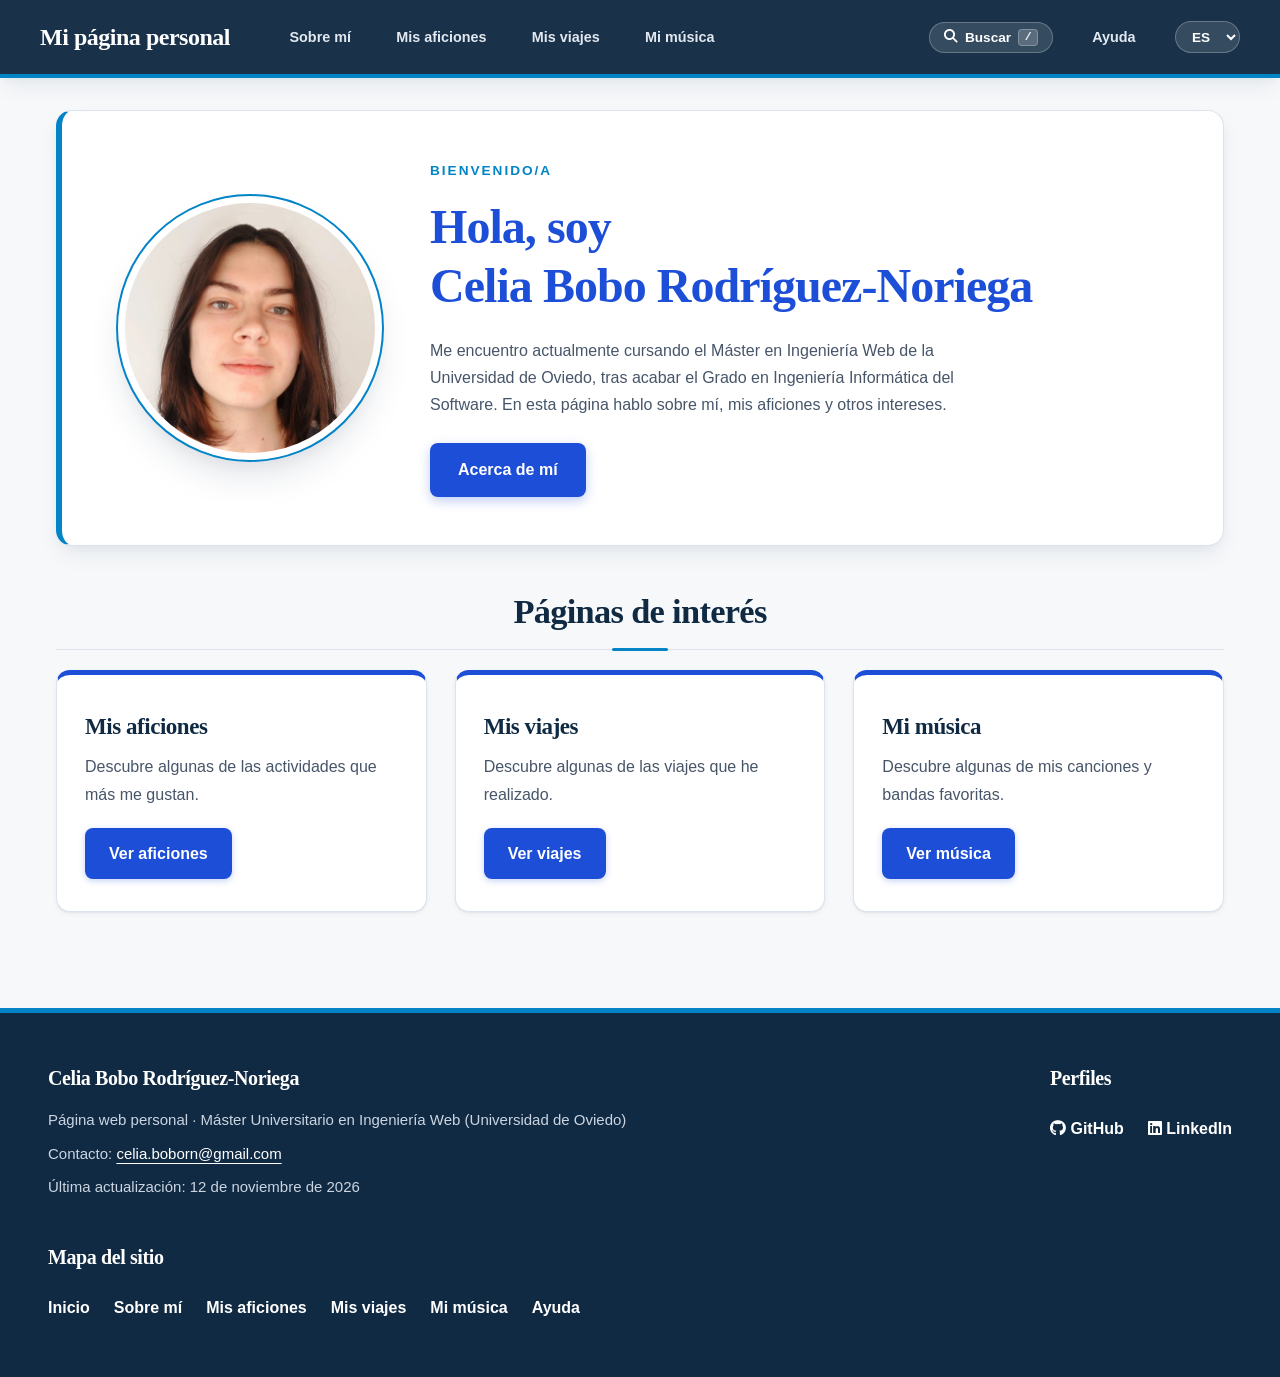
==== commit b21492ed: "Versión 3 (cambios pruebas usabilidad + eliminados scripts para mapas de calor)" ====
--- a/index.html
+++ b/index.html
@@ -16,7 +16,7 @@
             })();
         </script>
     </head>
-    <body>
+    <body class="pagina-inicio">
         <a href="#main-content" data-i18n="skip.link">Saltar al contenido principal</a>
         <header>
             <h1><a href="index.html" data-i18n="header.title">Mi página personal</a></h1>
@@ -78,8 +78,8 @@
                 <article>
                     <h3 data-i18n="index.interests.hobbies.h3">Mis aficiones</h3>
                     <p data-i18n="index.interests.hobbies.p">
-                        Descubre algunas de las actividades que más
-                        me gustan.
+                        Descubre algunas de las actividades e intereses: mis películas y series favoritas, mis mascotas o mis visitas al Jardín Botánico de Gijón.
+
                     </p>
                     <a href="aficiones.html" title="Explorar películas, mascotas y botánica" data-i18n="index.interests.hobbies.btn">Ver aficiones</a>
                 </article>
@@ -87,7 +87,7 @@
                 <article>
                     <h3 data-i18n="index.interests.travels.h3">Mis viajes</h3>
                     <p data-i18n="index.interests.travels.p">
-                        Descubre algunas de las viajes que he realizado.
+                        Descubre algunos de los viajes que he realizado: Sanabria, Alemania y Chicago.
                     </p>
                     <a href="viajes.html" title="Explorar viajes a Sanabria, Alemania y Estados Unidos" data-i18n="index.interests.travels.btn">Ver viajes</a>
                 </article>
@@ -95,8 +95,7 @@
                 <article>
                     <h3 data-i18n="index.interests.music.h3">Mi música</h3>
                     <p data-i18n="index.interests.music.p">
-                        Descubre algunas de mis canciones y bandas
-                        favoritas.
+                        Descubre algunas de mis canciones y bandas favoritas, desde música española hasta bandas japonesas.
                     </p>
                     <a href="musica.html" title="Escuchar grupos y canciones favoritas" data-i18n="index.interests.music.btn">Ver música</a>
                 </article>
--- a/css/estilos.css
+++ b/css/estilos.css
@@ -14,11 +14,10 @@
     --text-muted: #64748b;
     --border-hairline: #dce3ec;
 
-    /* Sombras centralizadas y convertidas a unidades relativas (REM) 
-       Fórmula base: 1rem = 16px */
-    --shadow-sm: 0 0.125rem 0.375rem rgba(16, 42, 67, 0.04), 0 0.0625rem 0.125rem rgba(16, 42, 67, 0.06);
-    --shadow-md: 0 0.625rem 1.5rem -0.25rem rgba(16, 42, 67, 0.08), 0 0.25rem 0.625rem -0.125rem rgba(16, 42, 67, 0.04);
-    --shadow-lg: 0 1.25rem 2.25rem -0.375rem rgba(16, 42, 67, 0.13), 0 0.5rem 1rem -0.25rem rgba(16, 42, 67, 0.06);
+    /* Sombras centralizadas en unidades absolutas (px) */
+    --shadow-sm: 0 2px 6px rgba(16, 42, 67, 0.04), 0 1px 2px rgba(16, 42, 67, 0.06);
+    --shadow-md: 0 10px 24px -4px rgba(16, 42, 67, 0.08), 0 4px 10px -2px rgba(16, 42, 67, 0.04);
+    --shadow-lg: 0 20px 36px -6px rgba(16, 42, 67, 0.13), 0 8px 16px -4px rgba(16, 42, 67, 0.06);
     
     /* Transiciones */
     --ease-snappy: cubic-bezier(0.23, 1, 0.32, 1);
@@ -55,7 +54,7 @@
 h1, h2, h3, h4 {
     font-family: Georgia, "Times New Roman", serif;
     color: var(--brand-deep);
-    margin-bottom: 0.5em; 
+    margin-bottom: 6px; 
     letter-spacing: -0.02em;
 }
 
@@ -67,18 +66,18 @@
     background-color: rgba(16, 42, 67, 0.96);
     backdrop-filter: blur(8px);
     color: #ffffff;
-    padding: 1rem 1.25rem;
+    padding: 16px 20px;
     display: flex;
     flex-direction: column;
     align-items: center;
-    gap: 1rem;
-    border-bottom: 0.25rem solid var(--accent-focus);
+    gap: 16px;
+    border-bottom: 4px solid var(--accent-focus);
     box-shadow: var(--shadow-md);
 }
 
 body > header h1 {
     margin: 0;
-    font-size: clamp(1.4rem, 2.5vw, 1.8rem);
+    font-size: clamp(22.4px, 2.5vw, 29px);
     text-align: center;
     font-weight: 700;
 }
@@ -98,7 +97,7 @@
     display: flex;
     flex-wrap: wrap;
     justify-content: center;
-    gap: 0.4rem;
+    gap: 6.4px;
 }
 
 /* Navegación secundaria (Ayuda + Selector de idioma) a la derecha */
@@ -106,7 +105,7 @@
     display: flex;
     align-items: center;
     justify-content: center;
-    gap: 1rem;
+    gap: 16px;
     flex-wrap: wrap;
 }
 
@@ -114,9 +113,9 @@
     color: #e2e8f0;
     text-decoration: none;
     font-weight: 600;
-    font-size: 0.9rem;
-    padding: 0.45rem 0.9rem;
-    border-radius: 2rem;
+    font-size: 14.4px;
+    padding: 7px 14.4px;
+    border-radius: 32px;
     border: 1px solid transparent;
     transition: background-color 180ms var(--ease-snappy),
                 color 180ms var(--ease-snappy),
@@ -131,7 +130,7 @@
 body > header nav a[aria-current="page"] {
     background-color: #ffffff;
     color: var(--brand-deep);
-    box-shadow: 0 0.125rem 0.5rem rgba(0, 0, 0, 0.2);
+    box-shadow: 0 2px 8px rgba(0, 0, 0, 0.2);
 }
 
 /* ================== SELECTOR DE IDIOMA NATIVO (SELECT) ================== */
@@ -140,9 +139,9 @@
     color: #ffffff;
     font-family: inherit;
     font-weight: 700;
-    font-size: 0.85rem;
-    padding: 0.4rem 0.75rem;
-    border-radius: 1.5rem;
+    font-size: 13.6px;
+    padding: 6.4px 12px;
+    border-radius: 24px;
     border: 1px solid rgba(255, 255, 255, 0.25);
     cursor: pointer;
     outline: none;
@@ -155,8 +154,8 @@
 }
 
 body > header select:focus-visible {
-    outline: 0.125rem solid var(--accent-focus);
-    outline-offset: 0.125rem;
+    outline: 2px solid var(--accent-focus);
+    outline-offset: 2px;
 }
 
 body > header option {
@@ -180,24 +179,24 @@
 /* ================== MIGAS DE PAN ================== */
 main > nav {
     width: 100%;
-    margin-bottom: -2.25rem;
-    font-size: 0.9rem;
+    margin-bottom: -36px;
+    font-size: 14.4px;
 }
 
 main > nav ol {
     list-style: none;
     margin: 0;
-    padding: 0.4rem 0;
+    padding: 6.4px 0;
     display: flex;
     flex-wrap: wrap;
     align-items: center;
-    gap: 0.5rem;
+    gap: 8px;
     color: var(--text-muted);
 }
 
 main > nav li:not(:last-child)::after {
     content: "›";
-    margin-left: 0.5rem;
+    margin-left: 8px;
     color: var(--accent-focus);
     font-weight: bold;
 }
@@ -215,9 +214,9 @@
 }
 
 main > nav a:focus-visible {
-    outline: 0.125rem solid var(--brand-primary);
-    outline-offset: 0.125rem;
-    border-radius: 0.2rem;
+    outline: 2px solid var(--brand-primary);
+    outline-offset: 2px;
+    border-radius: 3px;
 }
 
 main > nav li[aria-current="page"] {
@@ -228,46 +227,46 @@
 /* ================== ENLACE DE SALTO RÁPIDO (SKIP LINK SEMÁNTICO) ================== */
 body > a[href="#main-content"] {
     position: absolute;
-    top: -10rem;
-    left: 1rem;
+    top: -160px;
+    left: 16px;
     background-color: var(--brand-deep);
     color: #ffffff;
-    padding: 0.75rem 1.25rem;
+    padding: 12px 20px;
     z-index: 1000;
     font-weight: 700;
     text-decoration: none;
-    border-radius: 0.375rem;
-    border: 0.125rem solid var(--accent-focus);
+    border-radius: 6px;
+    border: 2px solid var(--accent-focus);
     box-shadow: var(--shadow-lg);
     transition: top 200ms ease-in-out;
 }
 
 body > a[href="#main-content"]:focus {
-    top: 1rem;
-    outline: 0.1875rem solid #ffffff;
-    outline-offset: 0.125rem;
+    top: 16px;
+    outline: 3px solid #ffffff;
+    outline-offset: 2px;
 }
 
 /* ================== CONTENIDO GENERAL ================== */
 main {
     width: 100%;
-    max-width: 75rem;
+    max-width: 1200px;
     margin: 0 auto;
-    padding: 2.5rem 1.25rem;
-    display: flex;
-    flex-direction: column;
-    gap: 4rem;
+    padding: 32px 20px;
+    display: flex;
+    flex-direction: column;
+    gap: 36px;
     flex: 1;
 }
 
 main > header {
     width: 100%;
     text-align: center;
-    margin-bottom: 1rem;
+    margin-bottom: 0;
     display: flex;
     flex-direction: column;
     align-items: center;
-    padding-bottom: 1.5rem;
+    padding-bottom: 16px;
     border-bottom: 1px solid var(--border-hairline);
     position: relative;
 }
@@ -275,25 +274,25 @@
 main > header::after {
     content: "";
     position: absolute;
-    bottom: -0.125rem;
-    width: 4.5rem;
-    height: 0.1875rem;
+    bottom: -2px;
+    width: 72px;
+    height: 3px;
     background-color: var(--accent-focus);
-    border-radius: 0.125rem;
+    border-radius: 2px;
 }
 
 main > header > h2 {
     width: 100%;
-    font-size: clamp(2rem, 3.5vw, 2.75rem);
+    font-size: clamp(32px, 3.5vw, 44px);
     color: var(--brand-deep);
     margin-top: 0;
-    margin-bottom: 0.5rem;
+    margin-bottom: 4px;
     line-height: 1.15;
 }
 
 main > header > p {
     color: var(--text-secondary);
-    font-size: 1.125rem;
+    font-size: 18px;
     margin: 0;
     max-width: 60ch;
 }
@@ -302,9 +301,9 @@
 main > section:has(article) > h2 {
     width: 100%;
     text-align: center;
-    font-size: clamp(1.75rem, 2.8vw, 2.25rem);
-    margin-bottom: 1.75rem;
-    padding-bottom: 0.75rem;
+    font-size: clamp(28px, 2.8vw, 36px);
+    margin-bottom: 8px;
+    padding-bottom: 8px;
     color: var(--brand-deep);
     border-bottom: 1px solid var(--border-hairline);
     position: relative;
@@ -314,28 +313,28 @@
 main > section:has(article) > h2::after {
     content: "";
     display: block;
-    width: 3.5rem;
-    height: 0.1875rem;
+    width: 56px;
+    height: 3px;
     background-color: var(--accent-focus);
-    margin: 0.75rem auto -0.85rem;
-    border-radius: 0.125rem;
+    margin: 8px auto -10px;
+    border-radius: 2px;
 }
 
 main > section {
     display: flex;
     flex-direction: row;
     flex-wrap: wrap;
-    gap: 2rem;
+    gap: 24px;
     justify-content: center;
 }
 
 /* ================== TARJETAS BASE (ARTICLES) ================== */
 article {
     background-color: var(--bg-surface);
-    padding: 2.25rem;
-    border-radius: 0.875rem;
+    padding: 36px;
+    border-radius: 14px;
     border: 1px solid var(--border-hairline);
-    border-top: 0.3rem solid var(--brand-primary);
+    border-top: 5px solid var(--brand-primary);
     box-shadow: var(--shadow-sm);
     display: flex;
     flex-direction: column;
@@ -352,8 +351,8 @@
 }
 
 article h3 {
-    font-size: 1.5rem;
-    margin-bottom: 0.875rem;
+    font-size: 24px;
+    margin-bottom: 7px;
     color: var(--brand-deep);
 }
 
@@ -366,14 +365,14 @@
 article > a {
     display: inline-flex;
     align-items: center;
-    gap: 0.4rem;
+    gap: 6.4px;
     background-color: var(--brand-primary);
     color: #ffffff;
     text-decoration: none;
     font-weight: 600;
-    padding: 0.75rem 1.5rem;
-    border-radius: 0.5rem;
-    box-shadow: 0 0.125rem 0.375rem rgba(29, 78, 216, 0.25);
+    padding: 12px 24px;
+    border-radius: 8px;
+    box-shadow: 0 2px 6px rgba(29, 78, 216, 0.25);
     transition: background-color 180ms var(--ease-snappy),
                 transform 150ms var(--ease-snappy),
                 box-shadow 180ms var(--ease-snappy);
@@ -383,8 +382,8 @@
 
 article > a:hover {
     background-color: var(--brand-hover);
-    transform: translateY(-0.125rem);
-    box-shadow: 0 0.375rem 0.875rem rgba(29, 78, 216, 0.32);
+    transform: translateY(-2px);
+    box-shadow: 0 6px 14px rgba(29, 78, 216, 0.32);
 }
 
 article > a:active {
@@ -393,8 +392,8 @@
 
 article > a:focus-visible,
 article p a:focus-visible {
-    outline: 0.125rem solid var(--accent-focus);
-    outline-offset: 0.1875rem;
+    outline: 2px solid var(--accent-focus);
+    outline-offset: 3px;
 }
 
 article p a {
@@ -402,7 +401,7 @@
     font-weight: 600;
     text-decoration: underline;
     text-decoration-thickness: 1.5px;
-    text-underline-offset: 0.2rem;
+    text-underline-offset: 3px;
     transition: color 150ms ease;
 }
 
@@ -426,7 +425,7 @@
 }
 
 main > section:first-of-type > article > a {
-    margin-top: 1.5rem;
+    margin-top: 24px;
 }
 
 /* ================== LISTAS DE DEFINICIÓN Y DESPLEGABLES (AYUDA) ================== */
@@ -439,21 +438,21 @@
     margin: 0;
     display: flex;
     flex-direction: column;
-    gap: 1.25rem;
+    gap: 20px;
 }
 
 article dt {
     font-weight: 700;
     color: var(--brand-deep);
-    font-size: 1.075rem;
+    font-size: 17px;
 }
 
 article dd {
-    margin: 0.35rem 0 0 0;
-    padding: 0.5rem 0 0.5rem 1.1rem;
-    border-left: 0.25rem solid var(--accent-focus);
+    margin: 5.6px 0 0 0;
+    padding: 8px 0 8px 17.6px;
+    border-left: 4px solid var(--accent-focus);
     background-color: var(--bg-canvas);
-    border-radius: 0 0.4rem 0.4rem 0;
+    border-radius: 0 6.4px 6.4px 0;
     color: var(--text-secondary);
     max-width: 72ch;
 }
@@ -461,9 +460,9 @@
 article details {
     width: 100%;
     border: 1px solid var(--border-hairline);
-    border-radius: 0.625rem;
-    padding: 1.1rem 1.35rem;
-    margin-bottom: 1rem;
+    border-radius: 10px;
+    padding: 17.6px 21.6px;
+    margin-bottom: 16px;
     background-color: var(--bg-canvas);
     transition: border-color 200ms var(--ease-snappy),
                 background-color 200ms var(--ease-snappy),
@@ -481,7 +480,7 @@
 
 article details[open] {
     border-color: var(--brand-primary);
-    border-left: 0.3rem solid var(--accent-focus);
+    border-left: 5px solid var(--accent-focus);
     background-color: var(--bg-surface);
     box-shadow: var(--shadow-md);
 }
@@ -491,7 +490,7 @@
     color: var(--brand-deep);
     cursor: pointer;
     list-style-position: outside;
-    padding: 0.25rem 0;
+    padding: 4px 0;
     transition: color 150ms ease;
 }
 
@@ -502,19 +501,19 @@
 article summary:focus-visible {
     outline: 2px solid var(--accent-focus);
     outline-offset: 3px;
-    border-radius: 0.25rem;
+    border-radius: 4px;
 }
 
 article details p {
-    margin: 0.85rem 0 0 0;
+    margin: 13.6px 0 0 0;
 }
 
 /* ================== MULTIMEDIA Y BLOQUES CONTEXTUALES ================== */
 figure {
     background-color: var(--bg-canvas);
-    padding: 0.75rem;
+    padding: 12px;
     border: 1px solid var(--border-hairline);
-    border-radius: 0.625rem;
+    border-radius: 10px;
     transition: border-color 220ms var(--ease-snappy),
                 box-shadow 220ms var(--ease-snappy);
 }
@@ -529,25 +528,25 @@
 article audio {
     display: block;
     width: 100%;
-    border-radius: 0.45rem; /* El figure padre controla ya los bordes y sombras globales */
+    border-radius: 7px; /* El figure padre controla ya los bordes y sombras globales */
 }
 
 article audio {
-    border-radius: 2rem; /* El control de audio nativo tiene forma de píldora */
+    border-radius: 32px; /* El control de audio nativo tiene forma de píldora */
 }
 
 figcaption {
     text-align: center;
     font-style: italic;
     color: var(--text-muted);
-    margin-top: 0.6rem;
-    font-size: 0.9rem;
+    margin-top: 9.6px;
+    font-size: 14.4px;
 }
 
 article video:focus-visible,
 article audio:focus-visible {
-    outline: 0.125rem solid var(--accent-focus);
-    outline-offset: 0.1875rem;
+    outline: 2px solid var(--accent-focus);
+    outline-offset: 3px;
 }
 /* ================== SECCIÓN 1: INTRODUCCIÓN (SOLO INICIO, SOBRE MÍ Y 404) ================== */
 main > section:first-of-type:not(:has(article > figure)) {
@@ -555,26 +554,26 @@
     flex-direction: column;
     align-items: flex-start;
     background-color: var(--bg-surface);
-    padding: 2.5rem;
-    border-radius: 1rem;
+    padding: 40px;
+    border-radius: 16px;
     border: 1px solid var(--border-hairline);
-    border-left: 0.4rem solid var(--accent-focus);
+    border-left: 6.4px solid var(--accent-focus);
     box-shadow: var(--shadow-md);
-    gap: 1.5rem;
+    gap: 24px;
 }
 
 /* 1. Botón de descarga directa del CV en PDF */
 main > section:first-of-type article a[download] {
     display: inline-flex;
     align-items: center;
-    gap: 0.6rem;
-    margin-top: 0.75rem;
-    padding: 0.75rem 1.4rem;
+    gap: 9.6px;
+    margin-top: 12px;
+    padding: 12px 22.4px;
     background-color: var(--brand-deep);
     color: #ffffff;
     text-decoration: none;
     font-weight: 700;
-    border-radius: 0.5rem;
+    border-radius: 8px;
     border: 2px solid var(--brand-deep);
     transition: background-color 180ms ease,
                 color 180ms ease,
@@ -599,19 +598,19 @@
 main > section:has(table) {
     display: block; /* Anula el flexbox de "main > section" de forma natural */
     width: 100%;
-    max-width: 70rem;
-    margin: 2rem auto;
+    max-width: 1120px;
+    margin: 0 auto;
     padding: 0;
 }
 
 main > section > table {
     width: 100%;
     max-width: none;
-    margin: 1.5rem 0 0 0;
+    margin: 12px 0 0 0;
     border-collapse: collapse;
     table-layout: auto;
     background-color: #ffffff;
-    border-radius: 0.75rem;
+    border-radius: 12px;
     overflow: hidden;
     box-shadow: var(--shadow-sm);
     border: 1px solid rgba(16, 42, 67, 0.12);
@@ -619,8 +618,8 @@
 
 main > section > table caption {
     caption-side: bottom;
-    margin-top: 0.75rem;
-    font-size: 0.9rem;
+    margin-top: 12px;
+    font-size: 14.4px;
     color: var(--text-primary);
     opacity: 0.8;
     text-align: center;
@@ -633,7 +632,7 @@
 
 main > section > table th,
 main > section > table td {
-    padding: 1rem 1.5rem;
+    padding: 16px 24px;
     text-align: left;
     border-bottom: 1px solid rgba(16, 42, 67, 0.1);
     vertical-align: middle;
@@ -642,7 +641,7 @@
 
 main > section > table thead th {
     font-weight: 700;
-    font-size: 0.95rem;
+    font-size: 15px;
     letter-spacing: 0.02em;
 }
 
@@ -677,6 +676,53 @@
 main > section > table tbody th {
     font-weight: 700;
     color: var(--brand-deep);
+}
+
+/* 3. Avales y referencias (Página Sobre mí) */
+#avales {
+    width: 100%;
+    max-width: 1120px;
+    margin: 0 auto;
+    display: flex;
+    flex-direction: column;
+    align-items: center;
+}
+
+#avales > h2 {
+    width: 100%;
+    text-align: center;
+    margin-bottom: 8px;
+}
+
+#avales > article {
+    width: 100%;
+    max-width: 832px; /* Reduce el ancho desproporcionado para equilibrar el espacio */
+    margin: 0 auto;
+}
+
+#avales > article dt {
+    color: var(--brand-primary);
+    font-size: 15px;
+    font-weight: 600;
+}
+
+#avales > article dt::before {
+    content: "\f501"; /* fa-user-graduate */
+    font-family: "Font Awesome 6 Free";
+    font-weight: 900;
+    font-size: 13.6px;
+    color: var(--accent-focus);
+    margin-right: 7px;
+}
+
+/* Espaciado de subtítulos en Vida personal y profesional */
+#personal h3 {
+    margin-top: 20px;
+    margin-bottom: 6.4px;
+}
+
+#personal h3:first-of-type {
+    margin-top: 5.6px;
 }
 
 /* Asegurar que las secciones en aficiones y música no reciban el borde destacado */
@@ -690,15 +736,15 @@
 
 main > section:first-of-type:not(:has(article > figure)) > p:first-of-type {
     text-transform: uppercase;
-    font-size: 0.85rem;
+    font-size: 13.6px;
     font-weight: 700;
     color: var(--accent-focus);
-    letter-spacing: 0.12rem;
-    margin-bottom: -0.75rem;
+    letter-spacing: 2px;
+    margin-bottom: -12px;
 }
 
 main > section:first-of-type:not(:has(article > figure)) > h2 {
-    font-size: clamp(2.1rem, 4vw, 3rem);
+    font-size: clamp(33.6px, 4vw, 48px);
     line-height: 1.15;
     margin: 0;
     color: var(--brand-deep);
@@ -707,7 +753,7 @@
 main > section:first-of-type:not(:has(article > figure)) > h2 span {
     display: block;
     color: var(--brand-primary);
-    margin-top: 0.25rem;
+    margin-top: 4px;
 }
 
 main > section:first-of-type:not(:has(article > figure)) > p {
@@ -723,9 +769,9 @@
     color: #ffffff;
     text-decoration: none;
     font-weight: 700;
-    padding: 0.85rem 1.75rem;
-    border-radius: 0.5rem;
-    box-shadow: 0 0.25rem 0.75rem rgba(29, 78, 216, 0.28);
+    padding: 13.6px 28px;
+    border-radius: 8px;
+    box-shadow: 0 4px 12px rgba(29, 78, 216, 0.28);
     transition: background-color 180ms var(--ease-snappy),
                 transform 150ms var(--ease-snappy),
                 box-shadow 180ms var(--ease-snappy);
@@ -735,8 +781,8 @@
 
 main > section:first-of-type:not(:has(article > figure)) > a:hover {
     background-color: var(--brand-hover);
-    transform: translateY(-0.125rem);
-    box-shadow: 0 0.5rem 1.125rem rgba(29, 78, 216, 0.35);
+    transform: translateY(-2px);
+    box-shadow: 0 8px 18px rgba(29, 78, 216, 0.35);
 }
 
 main > section:first-of-type:not(:has(article > figure)) > a:active {
@@ -744,22 +790,22 @@
 }
 
 main > section:first-of-type:not(:has(article > figure)) > a:focus-visible {
-    outline: 0.125rem solid var(--accent-focus);
-    outline-offset: 0.1875rem;
+    outline: 2px solid var(--accent-focus);
+    outline-offset: 3px;
 }
 
 /* --- Imagen de perfil circular (Inicio y Sobre mí) --- */
 main > section:first-of-type > img {
     order: -1;
-    margin: 0 auto 1rem auto;
-    width: 100%;
-    max-width: 16.5rem;
+    margin: 0 auto 16px auto;
+    width: 100%;
+    max-width: 264px;
     height: auto;
     aspect-ratio: 1 / 1;
     object-fit: cover;
     border-radius: 50%;
-    border: 0.45rem solid var(--bg-surface);
-    outline: 0.125rem solid var(--accent-focus);
+    border: 7px solid var(--bg-surface);
+    outline: 2px solid var(--accent-focus);
     box-shadow: var(--shadow-lg);
     transition: transform 280ms var(--ease-snappy);
 }
@@ -767,36 +813,55 @@
     transform: scale(1.02);
 }
 
-/* ================== PÁGINA DE INICIO: TARJETAS INFERIORES ================== */
+/* ================== PÁGINA DE INICIO: ANCHO Y TARJETAS INFERIORES ================== */
+body.pagina-inicio main,
+body:has(#intereses) main,
+main:has(#intereses) {
+    width: min(95%, 1440px);
+    max-width: 1440px;
+    padding-left: 24px;
+    padding-right: 24px;
+}
+
+body.pagina-inicio main > section:first-of-type,
+main:has(#intereses) > section:first-of-type {
+    width: 100%;
+}
+
+#intereses,
 main > section:nth-of-type(2):not(:has(figure)):not(:has(table)) {
     display: flex;
     flex-direction: column;
-    gap: 2rem;
-    width: 100%;
-}
-
+    gap: 24px;
+    width: 100%;
+}
+
+#intereses > h2,
 main > section:nth-of-type(2):not(:has(figure)):not(:has(table)) > h2 {
     text-align: center;
-    font-size: clamp(1.75rem, 2.8vw, 2.15rem);
+    font-size: clamp(28px, 2.8vw, 34.4px);
     color: var(--brand-deep);
     margin: 0;
 }
 
+#intereses > article,
 main > section:nth-of-type(2):not(:has(figure)) > article {
     width: 100%;
 }
 
+#intereses > article h3,
 main > section:nth-of-type(2):not(:has(figure)) > article h3 {
-    font-size: 1.45rem;
+    font-size: 23px;
     margin-top: 0;
-    margin-bottom: 0.85rem;
+    margin-bottom: 7px;
     color: var(--brand-deep);
 }
 
+#intereses > article p,
 main > section:nth-of-type(2):not(:has(figure)) > article p {
     color: var(--text-secondary);
     margin-top: 0;
-    margin-bottom: 1.5rem;
+    margin-bottom: 20px;
     flex-grow: 1;
 }
 
@@ -808,7 +873,7 @@
     display: flex;
     flex-direction: column;
     align-items: center;
-    gap: 2.5rem;
+    gap: 24px;
     width: 100%;
 }
 
@@ -832,11 +897,11 @@
 /* --- 1. Películas y series --- */
 main > section:nth-of-type(1):has(figure) > article {
     width: 100%;
-    max-width: 70rem; /* Ampliado para que ocupe más espacio horizontal */
-    padding: 2rem;
-    display: flex;
-    flex-direction: column;
-    gap: 1.5rem;
+    max-width: 1120px; /* Ampliado para que ocupe más espacio horizontal */
+    padding: 32px;
+    display: flex;
+    flex-direction: column;
+    gap: 24px;
 }
 
 main > section:nth-of-type(1):has(figure) > article > header {
@@ -848,7 +913,7 @@
 main > section:nth-of-type(1):has(figure) > article figure {
     display: flex;
     flex-direction: column;
-    gap: 0.5rem;
+    gap: 8px;
     margin: 0;
     width: 100%;
 }
@@ -875,10 +940,10 @@
     display: flex;
     flex-direction: column;
     align-items: center;
-    max-width: 70rem;
-    gap: 1.5rem;
-    width: 100%;
-    padding: 2rem;
+    max-width: 1120px;
+    gap: 24px;
+    width: 100%;
+    padding: 32px;
 }
 
 main > section:nth-of-type(2):has(figure) > article > figure {
@@ -911,20 +976,27 @@
 }
 
 /* --- 3. Botánica --- */
+#botanica > article,
 main > section:nth-of-type(3) > article {
-    max-width: 70rem;
-    width: 100%;
-    padding: 2rem;
-    display: flex;
-    flex-direction: column;
+    max-width: 1120px;
+    width: 100%;
+    padding: 32px;
+    display: flex;
+    flex-direction: column;
+}
+
+/* El texto de la descripción de botánica ocupa todo el ancho del contenedor */
+#botanica > article p,
+main > section:nth-of-type(3) > article p {
+    max-width: 100%;
 }
 
 main > section:nth-of-type(3) > article figure {
     display: flex;
     flex-direction: column;
-    gap: 1rem;
-    padding: 0.5rem;
-    margin: 1.5rem 0 0 0;
+    gap: 16px;
+    padding: 8px;
+    margin: 24px 0 0 0;
     width: 100%;
 }
 
@@ -936,7 +1008,7 @@
 main > section:nth-of-type(3) > article figure img {
     width: 100%;
     height: auto;
-    max-height: 16rem;
+    max-height: 256px;
     object-fit: cover;
     transition: transform 280ms var(--ease-snappy), box-shadow 280ms var(--ease-snappy);
     cursor: pointer;
@@ -956,20 +1028,20 @@
     margin: 0;
     display: flex;
     flex-direction: column;
-    gap: 3.5rem;
+    gap: 32px;
     width: 100%;
 }
 
 main > section > ol > li > article {
     display: grid;
     grid-template-columns: 1fr;
-    gap: 1.75rem;
+    gap: 28px;
 }
 
 main > section > ol > li > article figure {
     display: flex;
     flex-direction: column;
-    gap: 0.75rem;
+    gap: 12px;
     height: 100%;
     margin: 0;
 }
@@ -979,8 +1051,8 @@
     height: auto;
     flex-grow: 1;
     object-fit: cover;
-    border-radius: 0.45rem;
-    max-height: 25rem;
+    border-radius: 7px;
+    max-height: 400px;
     transition: transform 280ms var(--ease-snappy), box-shadow 280ms var(--ease-snappy);
     cursor: pointer;
 }
@@ -989,7 +1061,7 @@
     text-align: center;
     font-style: italic;
     color: var(--text-muted);
-    font-size: 0.9rem;
+    font-size: 14.4px;
 }
 
 main > section > ol > li > article figure img:hover {
@@ -1002,23 +1074,23 @@
 main > section > ol > li > article hgroup {
     display: flex;
     flex-direction: column;
-    gap: 0.3rem;
-    margin: 0;
-    padding-bottom: 0.85rem;
+    gap: 4px;
+    margin: 0 0 8px 0;
+    padding-bottom: 8px;
     border-bottom: 1px solid var(--border-hairline);
 }
 
 main > section > ol > li > article hgroup p:first-of-type {
     color: var(--accent-focus);
     font-weight: 700;
-    letter-spacing: 0.14rem;
-    font-size: 0.82rem;
+    letter-spacing: 2px;
+    font-size: 13px;
     margin: 0;
     text-transform: uppercase;
 }
 
 main > section > ol > li > article hgroup h3 {
-    font-size: clamp(1.85rem, 3vw, 2.35rem);
+    font-size: clamp(29.6px, 3vw, 37.6px);
     margin: 0;
     color: var(--brand-deep);
 }
@@ -1030,15 +1102,15 @@
 }
 
 main > section > ol > li > article > section h4 {
-    font-size: 1.15rem;
-    margin-bottom: 0.65rem;
+    font-size: 18.4px;
+    margin-bottom: 5.6px;
     color: var(--brand-primary);
 }
 
 main > section > ol > li > article > section p {
     color: var(--text-secondary);
     margin-top: 0;
-    margin-bottom: 1rem;
+    margin-bottom: 16px;
 }
 
 /* ================== PÁGINA DE MÚSICA ================== */
@@ -1046,22 +1118,22 @@
     display: flex;
     flex-direction: column;
     align-items: center;
-    gap: 2.5rem;
+    gap: 24px;
     width: 100%;
 }
 
 main > section:nth-of-type(1):has(audio) > article {
     display: flex;
     flex-direction: column;
-    gap: 1.5rem;
-    width: 100%;
-    max-width: 60rem;
-    padding: 2.25rem;
+    gap: 24px;
+    width: 100%;
+    max-width: 960px;
+    padding: 36px;
 }
 
 main > section:nth-of-type(1):has(audio) > article > figure:has(img) {
     width: 100%;
-    max-width: 15rem;
+    max-width: 240px;
     height: fit-content;
     margin: 0 auto;
     align-self: start;
@@ -1073,7 +1145,7 @@
     aspect-ratio: 1 / 1;
     object-fit: contain; 
     transition: transform 280ms var(--ease-snappy);
-    padding: 0.5rem;
+    padding: 8px;
 }
 
 main > section:nth-of-type(1):has(audio) > article:hover > figure:has(img) img {
@@ -1081,20 +1153,20 @@
 }
 
 main > section:nth-of-type(1):has(audio) > article > h3 {
-    font-size: 1.75rem;
-    margin-bottom: 0.25rem;
-    padding-bottom: 0.5rem;
+    font-size: 28px;
+    margin-bottom: 4px;
+    padding-bottom: 8px;
     border-bottom: 2px solid var(--accent-soft);
 }
 
 main > section:nth-of-type(1):has(audio) > article > figure:has(audio) {
     width: 100%;
-    max-width: 26rem;
-    margin-top: 0.5rem;
+    max-width: 416px;
+    margin-top: 8px;
     background-color: var(--bg-subtle);
     display: flex;
     flex-direction: column;
-    gap: 0.5rem;
+    gap: 8px;
 }
 
 main > section:nth-of-type(1):has(audio) > article > figure:has(audio) audio {
@@ -1105,30 +1177,30 @@
 body > footer {
     background-color: var(--brand-deep);
     color: #ffffff;
-    border-top: 0.3rem solid var(--accent-focus);
-    margin-top: 4rem;
-    padding: 3rem 1.5rem;
+    border-top: 5px solid var(--accent-focus);
+    margin-top: 64px;
+    padding: 48px 24px;
     display: grid;
     grid-template-columns: 1fr;
-    gap: 2rem;
+    gap: 32px;
 }
 
 body > footer h2 {
     color: #ffffff;
-    font-size: 1.25rem;
-    margin-bottom: 0.75rem;
+    font-size: 20px;
+    margin-bottom: 12px;
 }
 
 body > footer p {
     color: #cbd5e1;
-    margin: 0 0 0.5rem 0;
-    font-size: 0.95rem;
+    margin: 0 0 8px 0;
+    font-size: 15px;
 }
 
 body > footer a {
     color: #ffffff;
     text-decoration: underline;
-    text-underline-offset: 0.22rem;
+    text-underline-offset: 3.5px;
     transition: color 150ms ease, opacity 150ms ease;
 }
 
@@ -1137,9 +1209,9 @@
 }
 
 body > footer a:focus-visible {
-    outline: 0.125rem solid #ffffff;
-    outline-offset: 0.1875rem;
-    border-radius: 0.2rem;
+    outline: 2px solid #ffffff;
+    outline-offset: 3px;
+    border-radius: 3px;
 }
 
 body > footer nav ul {
@@ -1148,13 +1220,13 @@
     padding: 0;
     display: flex;
     flex-wrap: wrap;
-    gap: 1rem 1.5rem;
+    gap: 16px 24px;
 }
 
 body > footer nav a {
     text-decoration: none;
     font-weight: 600;
-    padding: 0.5rem 0;
+    padding: 8px 0;
     display: inline-block;
 }
 
@@ -1172,7 +1244,7 @@
     }
 }
 
-@media (max-width: 48rem) {
+@media (max-width: 768px) {
     main > section > table,
     main > section > table thead,
     main > section > table tbody,
@@ -1197,7 +1269,7 @@
 
     main > section > table tbody tr {
         border-bottom: 2px solid rgba(16, 42, 67, 0.16);
-        padding: 0.5rem 0;
+        padding: 8px 0;
     }
 
     main > section > table tbody tr:last-child {
@@ -1210,43 +1282,61 @@
     }
 
     main > section > table tbody td {
-        padding-top: 0.65rem;
-        padding-bottom: 0.65rem;
-    }
-}
-
-@media (min-width: 48rem) {
+        padding-top: 10.4px;
+        padding-bottom: 10.4px;
+    }
+}
+
+@media (min-width: 768px) {
     body > header {
         position: sticky;
         top: 0;
         flex-direction: row;
         justify-content: space-between;
         align-items: center;
-        padding: 1rem 2.5rem;
+        padding: 16px 40px;
     }
 
     body > header h1 {
         text-align: left;
-        font-size: 1.5rem;
+        font-size: 24px;
     }
 
     /* Menú principal alineado a la izquierda */
     body > header > nav:first-of-type {
         justify-content: flex-start;
-        margin-left: 1.5rem;
+        margin-left: 24px;
         flex: 1;
     }
 
     body > header > nav:last-of-type {
-        gap: 1.25rem;
-    }
-
-    mmain > section:nth-of-type(2):not(:has(figure)):not(:has(table)) {
+        gap: 20px;
+    }
+
+    /* PÁGINA DE INICIO: Aprovechamiento óptimo del ancho en escritorio y tablet */
+    body.pagina-inicio main,
+    body:has(#intereses) main,
+    main:has(#intereses) {
+        width: min(95%, 1440px);
+        max-width: 1440px;
+        padding-left: 24px;
+        padding-right: 24px;
+    }
+
+    #intereses,
+    main > section:nth-of-type(2):not(:has(figure)):not(:has(table)) {
         display: grid;
         grid-template-columns: repeat(3, 1fr);
-        gap: 2rem;
-    }
-
+        row-gap: 20px;
+        column-gap: 28px;
+        align-items: stretch;
+    }
+
+    #intereses > article {
+        padding: 32px 28px;
+    }
+
+    #intereses > h2,
     main > section:nth-of-type(2):not(:has(figure)):not(:has(table)) > h2 {
         grid-column: 1 / -1;
     }
@@ -1256,11 +1346,58 @@
         flex-direction: column;
     }
 
+    /* PÁGINA SOBRE MÍ: Avales y referencias estructurado en dos columnas */
+    #avales > article {
+        display: grid;
+        grid-template-columns: minmax(208px, 1fr) 1.5fr;
+        column-gap: 32px;
+        row-gap: 5.6px;
+        align-items: center;
+        padding: 32px 36px;
+    }
+
+    #avales > article > h3 {
+        grid-column: 1 / 2;
+        grid-row: 1 / 2;
+        margin: 0;
+        font-size: 22.4px;
+        color: var(--brand-deep);
+    }
+
+    #avales > article > dl {
+        display: contents;
+    }
+
+    #avales > article dt {
+        grid-column: 1 / 2;
+        grid-row: 2 / 3;
+        margin: 0;
+        display: inline-flex;
+        align-items: center;
+    }
+
+    #avales > article dd {
+        grid-column: 2 / 3;
+        grid-row: 1 / 3;
+        margin: 0;
+        height: 100%;
+        display: flex;
+        align-items: center;
+        padding: 20px 24px;
+        border-left: 4px solid var(--accent-focus);
+        background-color: var(--bg-canvas);
+        border-radius: 8px;
+        color: var(--text-secondary);
+        font-size: 15.7px;
+        line-height: 1.6;
+        max-width: 100%;
+    }
+
     main > section > ol > li > article {
         grid-template-columns: 45% 1fr;
         grid-template-rows: auto 1fr;
-        column-gap: 3rem;
-        row-gap: 1.5rem;
+        column-gap: 48px;
+        row-gap: 24px;
     }
 
     main > section > ol > li > article figure {
@@ -1268,7 +1405,7 @@
         grid-row: 1 / 3;
         display: flex;
         flex-direction: column;
-        gap: 0.75rem;
+        gap: 12px;
         height: 100%;
         margin: 0;
     }
@@ -1285,10 +1422,10 @@
 
     /* Restaurar el tamaño del menú en escritorio */
     body > header > nav {
-        gap: 0.75rem;
+        gap: 12px;
     }
     body > header > nav a {
-        padding: 0.5rem 1.15rem;
+        padding: 8px 18.4px;
     }
 
     /* Restaurar posición de la imagen de perfil en el grid */
@@ -1297,7 +1434,7 @@
         margin: 0;
         grid-column: 1 / 2;
         grid-row: 1 / -1;
-        width: 16.5rem;
+        width: 264px;
         height: auto;
         aspect-ratio: 1 / 1;
         object-fit: cover;
@@ -1310,14 +1447,14 @@
         display: grid;
         grid-template-columns: auto 1fr;
         grid-template-rows: auto auto auto 1fr;
-        column-gap: 3.5rem;
-        padding: 4rem;
+        column-gap: 48px;
+        padding: 48px 56px;
     }
 
     main > section:first-of-type > img {
         grid-column: 1 / 2;
         grid-row: 1 / -1;
-        width: 16.5rem;
+        width: 264px;
         height: auto;
         aspect-ratio: 1 / 1;
         object-fit: cover;
@@ -1354,8 +1491,8 @@
     main > section:nth-of-type(3) > article figure {
         display: grid;
         grid-template-columns: repeat(2, 1fr);
-        gap: 1.25rem;
-        padding: 1rem;
+        gap: 20px;
+        padding: 16px;
         align-items: stretch;
     }
     
@@ -1364,33 +1501,33 @@
         height: 100%;
         width: 100%;
         object-fit: cover;
-        border-radius: 0.45rem;
+        border-radius: 7px;
     }
 
     main > section:nth-of-type(3) > article figure img:nth-of-type(1) {
         grid-column: 1 / 2;
         grid-row: span 2;
-        min-height: 22rem;
+        min-height: 352px;
     }
     
     main > section:nth-of-type(3) > article figure img:nth-of-type(2),
     main > section:nth-of-type(3) > article figure img:nth-of-type(3) {
         grid-column: 2 / 3;
-        height: 10.5rem;
+        height: 168px;
     }
 
     main > section:nth-of-type(3) > article figure figcaption {
         grid-column: 1 / -1;
         text-align: center;
-        margin-top: 0.5rem;
+        margin-top: 8px;
     }
 
     /* PÁGINA DE MÚSICA */
     main > section:nth-of-type(1):has(audio) > article {
         display: grid;
-        grid-template-columns: 13.5rem 1fr;
+        grid-template-columns: 216px 1fr;
         grid-template-rows: auto auto auto 1fr;
-        column-gap: 3rem;
+        column-gap: 48px;
         align-items: start;
     }
 
@@ -1407,11 +1544,11 @@
     }
 
     main > section:nth-of-type(1):has(audio) > article > h3 {
-        margin-bottom: 0.5rem;
+        margin-bottom: 8px;
     }
 
     main > section:nth-of-type(1):has(audio) > article > p {
-        margin-bottom: 1rem;
+        margin-bottom: 16px;
     }
 
     main > section:nth-of-type(1):has(audio) > article > figure:has(audio) {
@@ -1422,20 +1559,20 @@
     body > footer {
         grid-template-columns: 1fr auto;
         align-items: start;
-        padding: 3rem;
-    }
-}
-
-@media (min-width: 60rem) {
+        padding: 48px;
+    }
+}
+
+@media (min-width: 960px) {
     /* PÁGINA DE AFICIONES: PELÍCULAS Y SERIES */
     main > section:nth-of-type(1):has(video) > article {
         display: grid;
         grid-template-columns: 55% 1fr;
         grid-template-rows: auto auto;
-        gap: 2.25rem 4rem;
+        gap: 36px 64px;
         align-items: stretch;
         width: 100%;
-        max-width: 65rem;
+        max-width: 1040px;
         margin: 0 auto;
     }
 
@@ -1462,7 +1599,7 @@
         height: 0;
         min-height: 100%;
         margin: 0;
-        gap: 0.5rem;
+        gap: 8px;
     }
 
     main > section:nth-of-type(1):has(video) > article > figure:has(img) img {
@@ -1495,14 +1632,14 @@
 body > header > nav:last-of-type > button {
     display: inline-flex;
     align-items: center;
-    gap: 0.45rem;
+    gap: 7px;
     background-color: rgba(255, 255, 255, 0.12);
     color: #ffffff;
     font-family: inherit;
-    font-size: 0.85rem;
+    font-size: 13.6px;
     font-weight: 600;
-    padding: 0.4rem 0.85rem;
-    border-radius: 1.5rem;
+    padding: 6.4px 13.6px;
+    border-radius: 24px;
     border: 1px solid rgba(255, 255, 255, 0.25);
     cursor: pointer;
     transition: background-color 180ms ease, border-color 180ms ease, transform 120ms ease;
@@ -1514,8 +1651,8 @@
 }
 
 body > header > nav:last-of-type > button:focus-visible {
-    outline: 0.125rem solid var(--accent-focus);
-    outline-offset: 0.125rem;
+    outline: 2px solid var(--accent-focus);
+    outline-offset: 2px;
 }
 
 body > header > nav:last-of-type > button:active {
@@ -1536,39 +1673,39 @@
     background-color: rgba(255, 255, 255, 0.18);
     color: #ffffff;
     font-family: monospace;
-    font-size: 0.72rem;
+    font-size: 11.5px;
     font-weight: 700;
-    padding: 0.1rem 0.35rem;
-    border-radius: 0.25rem;
+    padding: 1.6px 5.6px;
+    border-radius: 4px;
     border: 1px solid rgba(255, 255, 255, 0.25);
     line-height: 1;
 }
 
-@media (max-width: 40rem) {
+@media (max-width: 640px) {
     body > header > nav:last-of-type > button > span,
     body > header > nav:last-of-type > button > kbd {
         display: none;
     }
     body > header > nav:last-of-type > button {
-        padding: 0.45rem 0.7rem;
+        padding: 7px 11px;
     }
 }
 
 /* ================== BUSCADOR MODAL (DIALOG SEMÁNTICO) ================== */
 body > dialog {
     border: 1px solid var(--border-hairline);
-    border-radius: 1rem;
+    border-radius: 16px;
     padding: 0;
-    width: min(92vw, 42rem);
+    width: min(92vw, 672px);
     max-height: 82vh;
     margin: auto;
     background-color: var(--bg-surface);
     color: var(--text-primary);
-    box-shadow: var(--shadow-lg), 0 1.5rem 3rem -0.5rem rgba(16, 42, 67, 0.35);
+    box-shadow: var(--shadow-lg), 0 24px 48px -8px rgba(16, 42, 67, 0.35);
     overflow: hidden;
     opacity: 0;
-    transform: translateY(-1rem) scale(0.98);
-    transition: opacity 200ms ease, transform 200ms var(--ease-snappy), overlay 200ms ease allow-discrete, display 200ms ease allow-discrete;
+    transform: translateY(-16px) scale(0.98);
+    transition: opacity 200ms ease, transform 200ms var(--ease-snappy);
 }
 
 body > dialog[open] {
@@ -1582,7 +1719,7 @@
     background-color: rgba(16, 42, 67, 0.65);
     backdrop-filter: blur(6px);
     opacity: 0;
-    transition: opacity 200ms ease, overlay 200ms ease allow-discrete, display 200ms ease allow-discrete;
+    transition: opacity 200ms ease;
 }
 
 body > dialog[open]::backdrop {
@@ -1593,8 +1730,8 @@
 dialog > form[role="search"] {
     display: flex;
     align-items: center;
-    gap: 0.75rem;
-    padding: 0.85rem 1.25rem;
+    gap: 12px;
+    padding: 13.6px 20px;
     border-bottom: 1px solid var(--border-hairline);
     background-color: var(--bg-surface);
 }
@@ -1603,9 +1740,9 @@
     flex: 1;
     display: flex;
     align-items: center;
-    gap: 0.75rem;
+    gap: 12px;
     color: var(--brand-primary);
-    font-size: 1.1rem;
+    font-size: 17.6px;
 }
 
 dialog > form[role="search"] input[type="search"] {
@@ -1614,14 +1751,14 @@
     outline: none;
     background: transparent;
     font-family: inherit;
-    font-size: 1.05rem;
+    font-size: 17px;
     color: var(--text-primary);
-    padding: 0.4rem 0;
+    padding: 6.4px 0;
 }
 
 dialog > form[role="search"] input[type="search"]::placeholder {
     color: var(--text-muted);
-    font-size: 0.95rem;
+    font-size: 15px;
 }
 
 dialog > form[role="search"] input[type="search"]::-webkit-search-cancel-button {
@@ -1633,8 +1770,8 @@
     border: none;
     color: var(--text-muted);
     cursor: pointer;
-    padding: 0.4rem 0.5rem;
-    border-radius: 0.35rem;
+    padding: 6.4px 8px;
+    border-radius: 5.6px;
     display: inline-flex;
     align-items: center;
     justify-content: center;
@@ -1648,8 +1785,8 @@
 }
 
 dialog > form[role="search"] > button:focus-visible {
-    outline: 0.125rem solid var(--accent-focus);
-    outline-offset: 0.125rem;
+    outline: 2px solid var(--accent-focus);
+    outline-offset: 2px;
 }
 
 /* Ocultar botón reset si el campo está vacío */
@@ -1661,10 +1798,10 @@
     background-color: var(--bg-subtle);
     color: var(--text-secondary);
     font-family: monospace;
-    font-size: 0.72rem;
+    font-size: 11.5px;
     font-weight: 700;
-    padding: 0.2rem 0.45rem;
-    border-radius: 0.3rem;
+    padding: 3px 7px;
+    border-radius: 5px;
     border: 1px solid var(--border-hairline);
 }
 
@@ -1673,46 +1810,46 @@
     display: block;
     flex: 1;
     overflow-y: auto;
-    padding: 1rem 1.25rem;
-    max-height: 24rem;
+    padding: 16px 20px;
+    max-height: 384px;
 }
 
 /* Sugerencias iniciales */
 dialog > output > nav {
     display: flex;
     flex-direction: column;
-    gap: 0.6rem;
+    gap: 9.6px;
 }
 
 dialog > output > nav > p {
-    font-size: 0.8rem;
+    font-size: 13px;
     font-weight: 700;
     color: var(--text-muted);
     text-transform: uppercase;
     letter-spacing: 0.04em;
-    margin-bottom: 0.25rem;
+    margin-bottom: 4px;
 }
 
 dialog > output > nav > ul {
     list-style: none;
     display: flex;
     flex-wrap: wrap;
-    gap: 0.5rem;
+    gap: 8px;
 }
 
 dialog > output > nav > ul > li > button {
     background-color: var(--bg-subtle);
     color: var(--brand-deep);
     border: 1px solid var(--border-hairline);
-    padding: 0.4rem 0.85rem;
-    border-radius: 2rem;
+    padding: 6.4px 13.6px;
+    border-radius: 32px;
     font-family: inherit;
-    font-size: 0.85rem;
+    font-size: 13.6px;
     font-weight: 600;
     cursor: pointer;
     display: inline-flex;
     align-items: center;
-    gap: 0.4rem;
+    gap: 6.4px;
     transition: background-color 150ms ease, border-color 150ms ease, transform 120ms ease;
 }
 
@@ -1728,15 +1865,15 @@
     list-style: none;
     display: flex;
     flex-direction: column;
-    gap: 0.6rem;
+    gap: 9.6px;
 }
 
 dialog > output > ol > li > article > a {
     display: block;
     text-decoration: none;
     color: inherit;
-    padding: 0.85rem 1rem;
-    border-radius: 0.65rem;
+    padding: 13.6px 16px;
+    border-radius: 10.4px;
     border: 1px solid transparent;
     background-color: var(--bg-surface);
     transition: background-color 150ms ease, border-color 150ms ease, transform 150ms var(--ease-snappy);
@@ -1752,19 +1889,19 @@
 }
 
 dialog > output > ol > li > article > a[aria-selected="true"] {
-    border-left: 0.25rem solid var(--brand-primary);
+    border-left: 4px solid var(--brand-primary);
     background-color: #f0f7ff;
 }
 
 dialog > output > ol > li > article header {
     display: flex;
     align-items: baseline;
-    gap: 0.6rem;
-    margin-bottom: 0.3rem;
+    gap: 9.6px;
+    margin-bottom: 5px;
 }
 
 dialog > output > ol > li > article small {
-    font-size: 0.75rem;
+    font-size: 12px;
     font-weight: 700;
     color: var(--brand-primary);
     text-transform: uppercase;
@@ -1772,14 +1909,14 @@
 }
 
 dialog > output > ol > li > article h3 {
-    font-size: 1rem;
+    font-size: 16px;
     font-weight: 700;
     color: var(--brand-deep);
     margin: 0;
 }
 
 dialog > output > ol > li > article p {
-    font-size: 0.88rem;
+    font-size: 14px;
     color: var(--text-secondary);
     line-height: 1.5;
     margin: 0;
@@ -1790,40 +1927,40 @@
     background-color: var(--accent-soft);
     color: var(--brand-deep);
     font-weight: 700;
-    padding: 0 0.2rem;
-    border-radius: 0.2rem;
+    padding: 0 3px;
+    border-radius: 3px;
 }
 
 /* Mensaje sin resultados */
 dialog > output > p[role="status"] {
     text-align: center;
-    padding: 2.5rem 1rem;
+    padding: 40px 16px;
     color: var(--text-muted);
     display: flex;
     flex-direction: column;
     align-items: center;
-    gap: 0.75rem;
+    gap: 12px;
 }
 
 dialog > output > p[role="status"] > i {
-    font-size: 2rem;
+    font-size: 32px;
     color: var(--text-muted);
 }
 
 dialog > output > p[role="status"] > strong {
     color: var(--text-primary);
-    font-size: 1.05rem;
+    font-size: 17px;
 }
 
 /* Pie del modal */
 dialog > footer {
-    padding: 0.65rem 1.25rem;
+    padding: 10.4px 20px;
     background-color: var(--bg-subtle);
     border-top: 1px solid var(--border-hairline);
     display: flex;
     align-items: center;
     justify-content: space-between;
-    font-size: 0.78rem;
+    font-size: 12.5px;
     color: var(--text-muted);
 }
 
@@ -1831,27 +1968,27 @@
     background-color: var(--bg-surface);
     color: var(--text-secondary);
     font-family: monospace;
-    font-size: 0.72rem;
+    font-size: 11.5px;
     font-weight: 700;
-    padding: 0.15rem 0.35rem;
-    border-radius: 0.25rem;
+    padding: 2.4px 5.6px;
+    border-radius: 4px;
     border: 1px solid var(--border-hairline);
     box-shadow: 0 1px 0 rgba(0, 0, 0, 0.06);
 }
 
 /* Resalte de destino de anclaje */
 :target {
-    scroll-margin-top: 5.5rem;
+    scroll-margin-top: 88px;
     animation: resalteDestino 1.6s ease-out;
 }
 
 @keyframes resalteDestino {
     0% {
-        outline: 0.2rem solid var(--accent-focus);
+        outline: 3px solid var(--accent-focus);
         background-color: var(--accent-soft);
     }
     100% {
-        outline: 0.2rem solid transparent;
+        outline: 3px solid transparent;
         background-color: transparent;
     }
 }
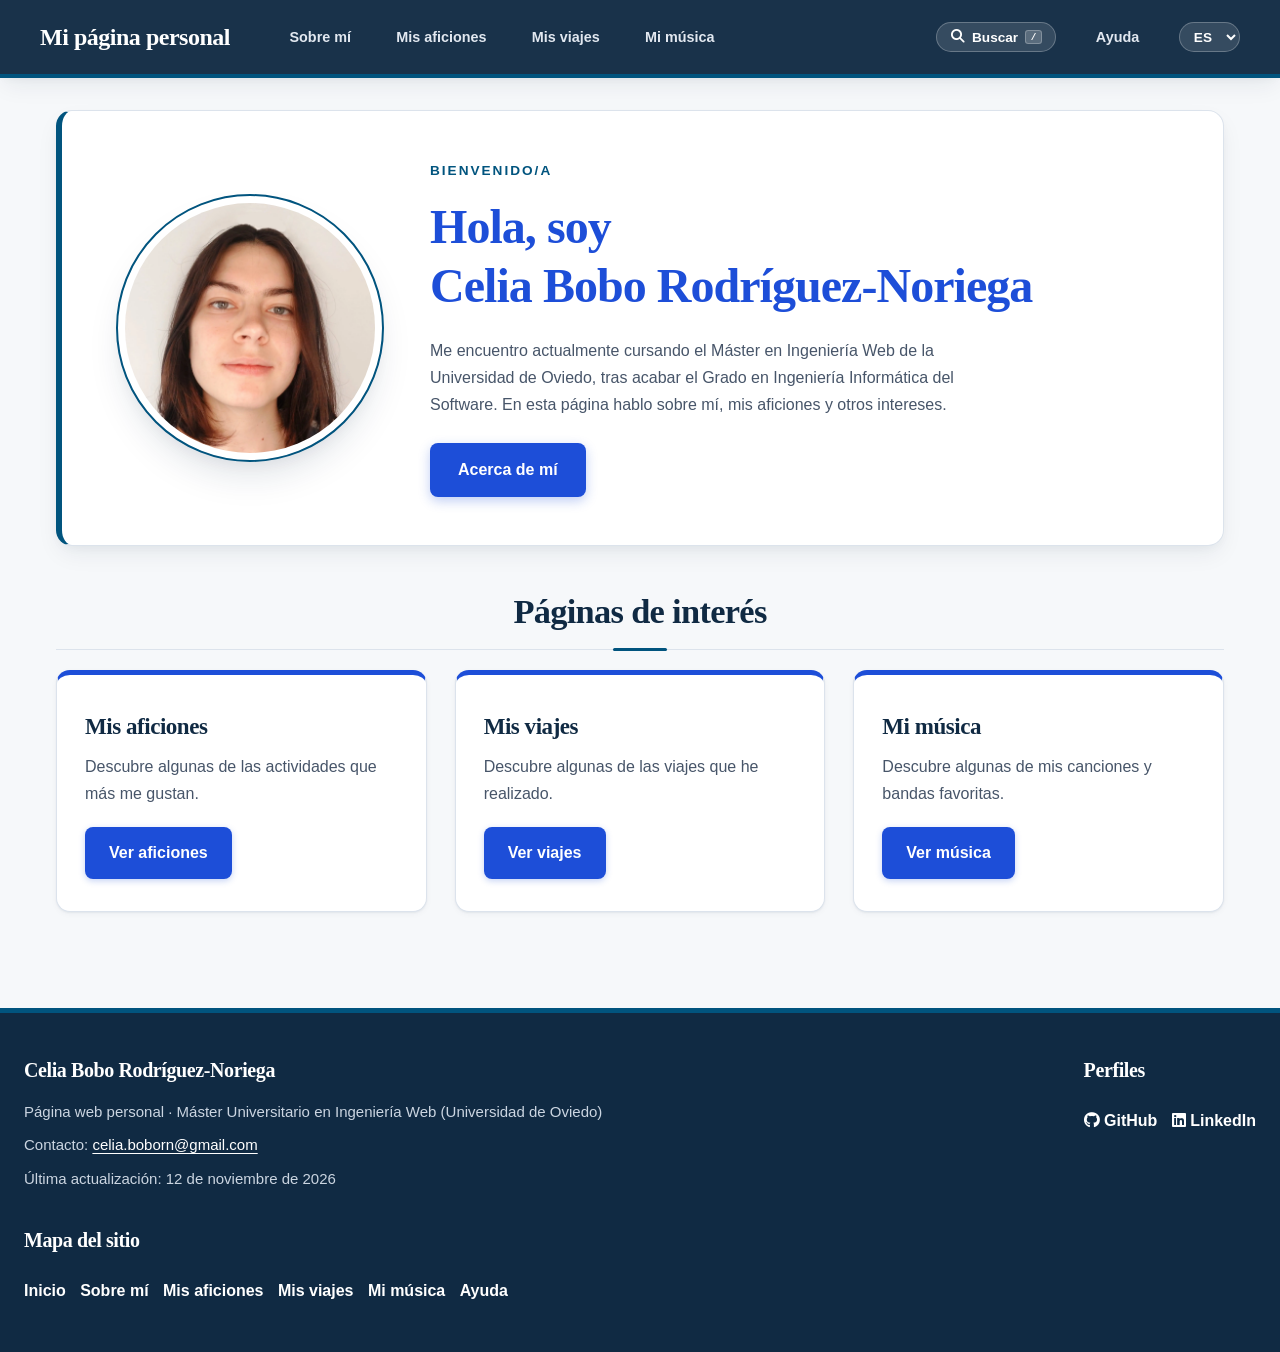
==== commit d4c0e67d: "Correccion labels" ====
--- a/index.html
+++ b/index.html
@@ -33,9 +33,9 @@
                     <kbd>/</kbd>
                 </button>
                 <a href="ayuda.html" data-i18n="nav.ayuda">Ayuda</a>
-                <label>
+                <label for="selector-idioma">
                     <span class="sr-only" data-i18n="lang.label">Seleccionar idioma</span>
-                    <select onchange="cambiarIdioma(this.value)" aria-label="Selector de idioma">
+                    <select id="selector-idioma" onchange="cambiarIdioma(this.value)">
                         <option value="es">ES</option>
                         <option value="en">EN</option>
                     </select>
@@ -105,10 +105,10 @@
         <!-- Buscador modal semántico -->
         <dialog aria-label="Buscador del sitio web">
             <form role="search" method="dialog">
-                <label>
-                    <i class="fa-solid fa-magnifying-glass" aria-hidden="true"></i>
+                <label for="campo-busqueda">
+                    <span class="fa-solid fa-magnifying-glass" aria-hidden="true"></span>
                     <span class="sr-only" data-i18n="search.label">Buscar contenido</span>
-                    <input type="search" name="q" placeholder="Buscar en el sitio web... (ej. Coraline, viajes, CV)" autocomplete="off" spellcheck="false" data-i18n="search.placeholder">
+                    <input id="campo-busqueda" type="search" name="q" placeholder="Buscar en el sitio web... (ej. Coraline, viajes, CV)" autocomplete="off" spellcheck="false" data-i18n="search.placeholder">
                 </label>
                 <button type="reset" title="Borrar búsqueda" data-i18n-title="search.clear" aria-label="Borrar texto">
                     <i class="fa-solid fa-xmark" aria-hidden="true"></i>
--- a/css/estilos.css
+++ b/css/estilos.css
@@ -7,17 +7,17 @@
     --brand-deep: #102a43;
     --brand-primary: #1d4ed8;
     --brand-hover: #1e40af;
-    --accent-focus: #0284c7;
-    --accent-soft: #e0f2fe;
+    --accent-focus: #01547E;
+    --accent-soft: #4D596B;
     --text-primary: #1e293b;
     --text-secondary: #475569;
-    --text-muted: #64748b;
+    --text-muted: #444F5F;
     --border-hairline: #dce3ec;
 
-    /* Sombras centralizadas en unidades absolutas (px) */
-    --shadow-sm: 0 2px 6px rgba(16, 42, 67, 0.04), 0 1px 2px rgba(16, 42, 67, 0.06);
-    --shadow-md: 0 10px 24px -4px rgba(16, 42, 67, 0.08), 0 4px 10px -2px rgba(16, 42, 67, 0.04);
-    --shadow-lg: 0 20px 36px -6px rgba(16, 42, 67, 0.13), 0 8px 16px -4px rgba(16, 42, 67, 0.06);
+    /* Sombras centralizadas en unidades relativas (em) */
+    --shadow-sm: 0 0.125em 0.375em rgba(16, 42, 67, 0.04), 0 0.0625em 0.125em rgba(16, 42, 67, 0.06);
+    --shadow-md: 0 0.625em 1.5em -0.25em rgba(16, 42, 67, 0.08), 0 0.25em 0.625em -0.125em rgba(16, 42, 67, 0.04);
+    --shadow-lg: 0 1.25em 2.25em -0.375em rgba(16, 42, 67, 0.13), 0 0.5em 1em -0.25em rgba(16, 42, 67, 0.06);
     
     /* Transiciones */
     --ease-snappy: cubic-bezier(0.23, 1, 0.32, 1);
@@ -54,7 +54,7 @@
 h1, h2, h3, h4 {
     font-family: Georgia, "Times New Roman", serif;
     color: var(--brand-deep);
-    margin-bottom: 6px; 
+    margin-bottom: 0.375em; 
     letter-spacing: -0.02em;
 }
 
@@ -64,20 +64,20 @@
     top: auto;
     z-index: 100;
     background-color: rgba(16, 42, 67, 0.96);
-    backdrop-filter: blur(8px);
+    backdrop-filter: blur(0.5em);
     color: #ffffff;
-    padding: 16px 20px;
+    padding: 1em 1.25em;
     display: flex;
     flex-direction: column;
     align-items: center;
-    gap: 16px;
-    border-bottom: 4px solid var(--accent-focus);
+    gap: 1em;
+    border-bottom: 0.25em solid var(--accent-focus);
     box-shadow: var(--shadow-md);
 }
 
 body > header h1 {
     margin: 0;
-    font-size: clamp(22.4px, 2.5vw, 29px);
+    font-size: clamp(1.4em, 2.5vw, 1.8125em);
     text-align: center;
     font-weight: 700;
 }
@@ -97,7 +97,7 @@
     display: flex;
     flex-wrap: wrap;
     justify-content: center;
-    gap: 6.4px;
+    gap: 0.4em;
 }
 
 /* Navegación secundaria (Ayuda + Selector de idioma) a la derecha */
@@ -105,7 +105,7 @@
     display: flex;
     align-items: center;
     justify-content: center;
-    gap: 16px;
+    gap: 1em;
     flex-wrap: wrap;
 }
 
@@ -113,10 +113,10 @@
     color: #e2e8f0;
     text-decoration: none;
     font-weight: 600;
-    font-size: 14.4px;
-    padding: 7px 14.4px;
-    border-radius: 32px;
-    border: 1px solid transparent;
+    font-size: 0.9em;
+    padding: 0.4861em 1em;
+    border-radius: 2.2222em;
+    border: 0.0694em solid transparent;
     transition: background-color 180ms var(--ease-snappy),
                 color 180ms var(--ease-snappy),
                 transform 120ms var(--ease-snappy);
@@ -130,7 +130,7 @@
 body > header nav a[aria-current="page"] {
     background-color: #ffffff;
     color: var(--brand-deep);
-    box-shadow: 0 2px 8px rgba(0, 0, 0, 0.2);
+    box-shadow: 0 0.1389em 0.5556em rgba(0, 0, 0, 0.2);
 }
 
 /* ================== SELECTOR DE IDIOMA NATIVO (SELECT) ================== */
@@ -139,10 +139,10 @@
     color: #ffffff;
     font-family: inherit;
     font-weight: 700;
-    font-size: 13.6px;
-    padding: 6.4px 12px;
-    border-radius: 24px;
-    border: 1px solid rgba(255, 255, 255, 0.25);
+    font-size: 0.85em;
+    padding: 0.4em 0.75em;
+    border-radius: 1.7647em;
+    border: 0.0735em solid rgba(255, 255, 255, 0.25);
     cursor: pointer;
     outline: none;
     transition: background-color 180ms ease, border-color 180ms ease;
@@ -154,8 +154,8 @@
 }
 
 body > header select:focus-visible {
-    outline: 2px solid var(--accent-focus);
-    outline-offset: 2px;
+    outline: 0.1471em solid var(--accent-focus);
+    outline-offset: 0.1471em;
 }
 
 body > header option {
@@ -166,10 +166,10 @@
 /* Ocultar etiquetas visuales de forma accesible para lectores de pantalla */
 body header span {
     position: absolute;
-    width: 1px;
-    height: 1px;
+    width: 0.0625em;
+    height: 0.0625em;
     padding: 0;
-    margin: -1px;
+    margin: -0.0625em;
     overflow: hidden;
     clip: rect(0, 0, 0, 0);
     white-space: nowrap;
@@ -179,24 +179,24 @@
 /* ================== MIGAS DE PAN ================== */
 main > nav {
     width: 100%;
-    margin-bottom: -36px;
-    font-size: 14.4px;
+    margin-bottom: -2.5em;
+    font-size: 0.9em;
 }
 
 main > nav ol {
     list-style: none;
     margin: 0;
-    padding: 6.4px 0;
+    padding: 0.4em 0;
     display: flex;
     flex-wrap: wrap;
     align-items: center;
-    gap: 8px;
+    gap: 0.5556em;
     color: var(--text-muted);
 }
 
 main > nav li:not(:last-child)::after {
     content: "›";
-    margin-left: 8px;
+    margin-left: 0.5556em;
     color: var(--accent-focus);
     font-weight: bold;
 }
@@ -214,9 +214,9 @@
 }
 
 main > nav a:focus-visible {
-    outline: 2px solid var(--brand-primary);
-    outline-offset: 2px;
-    border-radius: 3px;
+    outline: 0.1389em solid var(--brand-primary);
+    outline-offset: 0.1389em;
+    border-radius: 0.2083em;
 }
 
 main > nav li[aria-current="page"] {
@@ -227,35 +227,35 @@
 /* ================== ENLACE DE SALTO RÁPIDO (SKIP LINK SEMÁNTICO) ================== */
 body > a[href="#main-content"] {
     position: absolute;
-    top: -160px;
-    left: 16px;
+    top: -10em;
+    left: 1em;
     background-color: var(--brand-deep);
     color: #ffffff;
-    padding: 12px 20px;
+    padding: 0.75em 1.25em;
     z-index: 1000;
     font-weight: 700;
     text-decoration: none;
-    border-radius: 6px;
-    border: 2px solid var(--accent-focus);
+    border-radius: 0.375em;
+    border: 0.125em solid var(--accent-focus);
     box-shadow: var(--shadow-lg);
     transition: top 200ms ease-in-out;
 }
 
 body > a[href="#main-content"]:focus {
-    top: 16px;
-    outline: 3px solid #ffffff;
-    outline-offset: 2px;
+    top: 1em;
+    outline: 0.1875em solid #ffffff;
+    outline-offset: 0.125em;
 }
 
 /* ================== CONTENIDO GENERAL ================== */
 main {
     width: 100%;
-    max-width: 1200px;
+    max-width: 75em;
     margin: 0 auto;
-    padding: 32px 20px;
-    display: flex;
-    flex-direction: column;
-    gap: 36px;
+    padding: 1.5em 0.75em;
+    display: flex;
+    flex-direction: column;
+    gap: 2.25em;
     flex: 1;
 }
 
@@ -266,33 +266,33 @@
     display: flex;
     flex-direction: column;
     align-items: center;
-    padding-bottom: 16px;
-    border-bottom: 1px solid var(--border-hairline);
+    padding-bottom: 1em;
+    border-bottom: 0.0625em solid var(--border-hairline);
     position: relative;
 }
 
 main > header::after {
     content: "";
     position: absolute;
-    bottom: -2px;
-    width: 72px;
-    height: 3px;
+    bottom: -0.125em;
+    width: 4.5em;
+    height: 0.1875em;
     background-color: var(--accent-focus);
-    border-radius: 2px;
+    border-radius: 0.125em;
 }
 
 main > header > h2 {
     width: 100%;
-    font-size: clamp(32px, 3.5vw, 44px);
+    font-size: clamp(2em, 3.5vw, 2.75em);
     color: var(--brand-deep);
     margin-top: 0;
-    margin-bottom: 4px;
+    margin-bottom: 0.0909em;
     line-height: 1.15;
 }
 
 main > header > p {
     color: var(--text-secondary);
-    font-size: 18px;
+    font-size: 1.125em;
     margin: 0;
     max-width: 60ch;
 }
@@ -301,11 +301,11 @@
 main > section:has(article) > h2 {
     width: 100%;
     text-align: center;
-    font-size: clamp(28px, 2.8vw, 36px);
-    margin-bottom: 8px;
-    padding-bottom: 8px;
+    font-size: clamp(1.75em, 2.8vw, 2.25em);
+    margin-bottom: 0.2222em;
+    padding-bottom: 0.2222em;
     color: var(--brand-deep);
-    border-bottom: 1px solid var(--border-hairline);
+    border-bottom: 0.0278em solid var(--border-hairline);
     position: relative;
 }
 
@@ -313,28 +313,28 @@
 main > section:has(article) > h2::after {
     content: "";
     display: block;
-    width: 56px;
-    height: 3px;
+    width: 1.5556em;
+    height: 0.0833em;
     background-color: var(--accent-focus);
-    margin: 8px auto -10px;
-    border-radius: 2px;
+    margin: 0.2222em auto -0.2778em;
+    border-radius: 0.0556em;
 }
 
 main > section {
     display: flex;
     flex-direction: row;
     flex-wrap: wrap;
-    gap: 24px;
+    gap: 1.5em;
     justify-content: center;
 }
 
 /* ================== TARJETAS BASE (ARTICLES) ================== */
 article {
     background-color: var(--bg-surface);
-    padding: 36px;
-    border-radius: 14px;
-    border: 1px solid var(--border-hairline);
-    border-top: 5px solid var(--brand-primary);
+    padding: 1.25em 0.9em;
+    border-radius: 0.875em;
+    border: 0.0625em solid var(--border-hairline);
+    border-top: 0.3125em solid var(--brand-primary);
     box-shadow: var(--shadow-sm);
     display: flex;
     flex-direction: column;
@@ -345,14 +345,14 @@
 
 article:hover,
 article:focus-within {
-    transform: translateY(-4px);
+    transform: translateY(-0.25em);
     box-shadow: var(--shadow-lg);
     border-color: #cbd5e1;
 }
 
 article h3 {
-    font-size: 24px;
-    margin-bottom: 7px;
+    font-size: 1.5em;
+    margin-bottom: 0.2917em;
     color: var(--brand-deep);
 }
 
@@ -365,14 +365,14 @@
 article > a {
     display: inline-flex;
     align-items: center;
-    gap: 6.4px;
+    gap: 0.4em;
     background-color: var(--brand-primary);
     color: #ffffff;
     text-decoration: none;
     font-weight: 600;
-    padding: 12px 24px;
-    border-radius: 8px;
-    box-shadow: 0 2px 6px rgba(29, 78, 216, 0.25);
+    padding: 0.75em 1.5em;
+    border-radius: 0.5em;
+    box-shadow: 0 0.125em 0.375em rgba(29, 78, 216, 0.25);
     transition: background-color 180ms var(--ease-snappy),
                 transform 150ms var(--ease-snappy),
                 box-shadow 180ms var(--ease-snappy);
@@ -382,8 +382,8 @@
 
 article > a:hover {
     background-color: var(--brand-hover);
-    transform: translateY(-2px);
-    box-shadow: 0 6px 14px rgba(29, 78, 216, 0.32);
+    transform: translateY(-0.125em);
+    box-shadow: 0 0.375em 0.875em rgba(29, 78, 216, 0.32);
 }
 
 article > a:active {
@@ -392,16 +392,16 @@
 
 article > a:focus-visible,
 article p a:focus-visible {
-    outline: 2px solid var(--accent-focus);
-    outline-offset: 3px;
+    outline: 0.125em solid var(--accent-focus);
+    outline-offset: 0.1875em;
 }
 
 article p a {
     color: var(--brand-primary);
     font-weight: 600;
     text-decoration: underline;
-    text-decoration-thickness: 1.5px;
-    text-underline-offset: 3px;
+    text-decoration-thickness: 0.09375em;
+    text-underline-offset: 0.1875em;
     transition: color 150ms ease;
 }
 
@@ -425,7 +425,7 @@
 }
 
 main > section:first-of-type > article > a {
-    margin-top: 24px;
+    margin-top: 1.5em;
 }
 
 /* ================== LISTAS DE DEFINICIÓN Y DESPLEGABLES (AYUDA) ================== */
@@ -438,31 +438,31 @@
     margin: 0;
     display: flex;
     flex-direction: column;
-    gap: 20px;
+    gap: 1.25em;
 }
 
 article dt {
     font-weight: 700;
     color: var(--brand-deep);
-    font-size: 17px;
+    font-size: 1.0625em;
 }
 
 article dd {
-    margin: 5.6px 0 0 0;
-    padding: 8px 0 8px 17.6px;
-    border-left: 4px solid var(--accent-focus);
+    margin: 0.35em 0 0 0;
+    padding: 0.5em 0.75em;
+    border-left: 0.25em solid var(--accent-focus);
     background-color: var(--bg-canvas);
-    border-radius: 0 6.4px 6.4px 0;
+    border-radius: 0 0.4em 0.4em 0;
     color: var(--text-secondary);
     max-width: 72ch;
 }
 
 article details {
     width: 100%;
-    border: 1px solid var(--border-hairline);
-    border-radius: 10px;
-    padding: 17.6px 21.6px;
-    margin-bottom: 16px;
+    border: 0.0625em solid var(--border-hairline);
+    border-radius: 0.625em;
+    padding: 0.75em 0.85em;
+    margin-bottom: 1em;
     background-color: var(--bg-canvas);
     transition: border-color 200ms var(--ease-snappy),
                 background-color 200ms var(--ease-snappy),
@@ -480,7 +480,7 @@
 
 article details[open] {
     border-color: var(--brand-primary);
-    border-left: 5px solid var(--accent-focus);
+    border-left: 0.3125em solid var(--accent-focus);
     background-color: var(--bg-surface);
     box-shadow: var(--shadow-md);
 }
@@ -489,8 +489,8 @@
     font-weight: 700;
     color: var(--brand-deep);
     cursor: pointer;
-    list-style-position: outside;
-    padding: 4px 0;
+    list-style-position: inside;
+    padding: 0.25em 0;
     transition: color 150ms ease;
 }
 
@@ -499,21 +499,21 @@
 }
 
 article summary:focus-visible {
-    outline: 2px solid var(--accent-focus);
-    outline-offset: 3px;
-    border-radius: 4px;
+    outline: 0.125em solid var(--accent-focus);
+    outline-offset: 0.1875em;
+    border-radius: 0.25em;
 }
 
 article details p {
-    margin: 13.6px 0 0 0;
+    margin: 0.85em 0 0 0;
 }
 
 /* ================== MULTIMEDIA Y BLOQUES CONTEXTUALES ================== */
 figure {
     background-color: var(--bg-canvas);
-    padding: 12px;
-    border: 1px solid var(--border-hairline);
-    border-radius: 10px;
+    padding: 0.75em;
+    border: 0.0625em solid var(--border-hairline);
+    border-radius: 0.625em;
     transition: border-color 220ms var(--ease-snappy),
                 box-shadow 220ms var(--ease-snappy);
 }
@@ -528,53 +528,54 @@
 article audio {
     display: block;
     width: 100%;
-    border-radius: 7px; /* El figure padre controla ya los bordes y sombras globales */
+    border-radius: 0.4375em;
 }
 
 article audio {
-    border-radius: 32px; /* El control de audio nativo tiene forma de píldora */
+    border-radius: 2em;
 }
 
 figcaption {
     text-align: center;
     font-style: italic;
     color: var(--text-muted);
-    margin-top: 9.6px;
-    font-size: 14.4px;
+    margin-top: 0.6667em;
+    font-size: 0.9em;
 }
 
 article video:focus-visible,
 article audio:focus-visible {
-    outline: 2px solid var(--accent-focus);
-    outline-offset: 3px;
-}
+    outline: 0.125em solid var(--accent-focus);
+    outline-offset: 0.1875em;
+}
+
 /* ================== SECCIÓN 1: INTRODUCCIÓN (SOLO INICIO, SOBRE MÍ Y 404) ================== */
 main > section:first-of-type:not(:has(article > figure)) {
     display: flex;
     flex-direction: column;
     align-items: flex-start;
     background-color: var(--bg-surface);
-    padding: 40px;
-    border-radius: 16px;
-    border: 1px solid var(--border-hairline);
-    border-left: 6.4px solid var(--accent-focus);
+    padding: 1.25em 1em;
+    border-radius: 1em;
+    border: 0.0625em solid var(--border-hairline);
+    border-left: 0.4em solid var(--accent-focus);
     box-shadow: var(--shadow-md);
-    gap: 24px;
+    gap: 1.5em;
 }
 
 /* 1. Botón de descarga directa del CV en PDF */
 main > section:first-of-type article a[download] {
     display: inline-flex;
     align-items: center;
-    gap: 9.6px;
-    margin-top: 12px;
-    padding: 12px 22.4px;
+    gap: 0.6em;
+    margin-top: 0.75em;
+    padding: 0.75em 1.4em;
     background-color: var(--brand-deep);
     color: #ffffff;
     text-decoration: none;
     font-weight: 700;
-    border-radius: 8px;
-    border: 2px solid var(--brand-deep);
+    border-radius: 0.5em;
+    border: 0.125em solid var(--brand-deep);
     transition: background-color 180ms ease,
                 color 180ms ease,
                 border-color 180ms ease,
@@ -586,7 +587,7 @@
     background-color: var(--accent-focus);
     border-color: var(--accent-focus);
     color: var(--brand-deep);
-    transform: translateY(-2px);
+    transform: translateY(-0.125em);
     box-shadow: var(--shadow-md);
 }
 
@@ -594,35 +595,36 @@
     transform: translateY(0);
 }
 
-/* 2. Tablas semánticas (Formación académica) */
+/* ================== 2. TABLAS SEMÁNTICAS (FORMACIÓN ACADÉMICA) ================== */
 main > section:has(table) {
-    display: block; /* Anula el flexbox de "main > section" de forma natural */
-    width: 100%;
-    max-width: 1120px;
+    display: block;
+    width: 100%;
+    max-width: 70em;
     margin: 0 auto;
     padding: 0;
 }
 
 main > section > table {
     width: 100%;
-    max-width: none;
-    margin: 12px 0 0 0;
-    border-collapse: collapse;
-    table-layout: auto;
-    background-color: #ffffff;
-    border-radius: 12px;
-    overflow: hidden;
+    margin: 1em 0 0 0;
+    border-collapse: separate;
+    border-spacing: 0;
+    background-color: var(--bg-surface);
+    border-radius: 0.75em;
     box-shadow: var(--shadow-sm);
-    border: 1px solid rgba(16, 42, 67, 0.12);
-}
-
+    border: 0.0625em solid var(--border-hairline);
+    font-variant-numeric: tabular-nums;
+}
+
+/* Subtítulo integrado arriba como cabecera contextual clara */
 main > section > table caption {
-    caption-side: bottom;
-    margin-top: 12px;
-    font-size: 14.4px;
-    color: var(--text-primary);
-    opacity: 0.8;
+    caption-side: top;
     text-align: center;
+    font-size: 0.9375em;
+    font-weight: 500;
+    color: var(--text-secondary);
+    margin-bottom: 1.0667em;
+    padding: 0 0.5333em;
 }
 
 main > section > table thead {
@@ -630,22 +632,45 @@
     color: #ffffff;
 }
 
+/* Redondeo limpio sin depender de overflow: hidden */
+main > section > table thead tr:first-child th:first-child {
+    border-top-left-radius: 0.7586em;
+}
+
+main > section > table thead tr:first-child th:last-child {
+    border-top-right-radius: 0.7586em;
+}
+
+main > section > table tbody tr:last-child th:first-child {
+    border-bottom-left-radius: 0.6875em;
+}
+
+main > section > table tbody tr:last-child td:last-child {
+    border-bottom-right-radius: 0.6875em;
+}
+
 main > section > table th,
 main > section > table td {
-    padding: 16px 24px;
+    padding: 1em 1.5em;
     text-align: left;
-    border-bottom: 1px solid rgba(16, 42, 67, 0.1);
+    border-bottom: 0.0625em solid var(--border-hairline);
     vertical-align: middle;
-    line-height: 1.55;
+    line-height: 1.5;
+}
+
+main > section > table tbody tr:last-child th,
+main > section > table tbody tr:last-child td {
+    border-bottom: none;
 }
 
 main > section > table thead th {
     font-weight: 700;
-    font-size: 15px;
+    font-size: 0.90625em;
     letter-spacing: 0.02em;
-}
-
-/* Distribución equilibrada de las 3 columnas en escritorio */
+    border-bottom: none;
+}
+
+/* Distribución equilibrada en escritorio */
 main > section > table th:nth-child(1),
 main > section > table td:nth-child(1) {
     width: 24%;
@@ -662,15 +687,15 @@
 }
 
 main > section > table tbody tr {
-    transition: background-color 150ms ease;
+    transition: background-color 150ms var(--ease-snappy);
 }
 
 main > section > table tbody tr:nth-child(even) {
-    background-color: rgba(16, 42, 67, 0.03);
+    background-color: var(--bg-subtle);
 }
 
 main > section > table tbody tr:hover {
-    background-color: rgba(16, 42, 67, 0.06);
+    background-color: var(--accent-soft);
 }
 
 main > section > table tbody th {
@@ -681,7 +706,7 @@
 /* 3. Avales y referencias (Página Sobre mí) */
 #avales {
     width: 100%;
-    max-width: 1120px;
+    max-width: 70em;
     margin: 0 auto;
     display: flex;
     flex-direction: column;
@@ -691,38 +716,38 @@
 #avales > h2 {
     width: 100%;
     text-align: center;
-    margin-bottom: 8px;
+    margin-bottom: 0.2222em;
 }
 
 #avales > article {
     width: 100%;
-    max-width: 832px; /* Reduce el ancho desproporcionado para equilibrar el espacio */
+    max-width: 52em;
     margin: 0 auto;
 }
 
 #avales > article dt {
     color: var(--brand-primary);
-    font-size: 15px;
+    font-size: 0.9375em;
     font-weight: 600;
 }
 
 #avales > article dt::before {
-    content: "\f501"; /* fa-user-graduate */
+    content: "\f501";
     font-family: "Font Awesome 6 Free";
     font-weight: 900;
-    font-size: 13.6px;
+    font-size: 0.9067em;
     color: var(--accent-focus);
-    margin-right: 7px;
+    margin-right: 0.5147em;
 }
 
 /* Espaciado de subtítulos en Vida personal y profesional */
 #personal h3 {
-    margin-top: 20px;
-    margin-bottom: 6.4px;
+    margin-top: 0.8333em;
+    margin-bottom: 0.2667em;
 }
 
 #personal h3:first-of-type {
-    margin-top: 5.6px;
+    margin-top: 0.2333em;
 }
 
 /* Asegurar que las secciones en aficiones y música no reciban el borde destacado */
@@ -736,15 +761,15 @@
 
 main > section:first-of-type:not(:has(article > figure)) > p:first-of-type {
     text-transform: uppercase;
-    font-size: 13.6px;
+    font-size: 0.85em;
     font-weight: 700;
     color: var(--accent-focus);
-    letter-spacing: 2px;
-    margin-bottom: -12px;
+    letter-spacing: 0.1471em;
+    margin-bottom: -0.8824em;
 }
 
 main > section:first-of-type:not(:has(article > figure)) > h2 {
-    font-size: clamp(33.6px, 4vw, 48px);
+    font-size: clamp(2.1em, 4vw, 3em);
     line-height: 1.15;
     margin: 0;
     color: var(--brand-deep);
@@ -753,7 +778,7 @@
 main > section:first-of-type:not(:has(article > figure)) > h2 span {
     display: block;
     color: var(--brand-primary);
-    margin-top: 4px;
+    margin-top: 0.0833em;
 }
 
 main > section:first-of-type:not(:has(article > figure)) > p {
@@ -769,9 +794,9 @@
     color: #ffffff;
     text-decoration: none;
     font-weight: 700;
-    padding: 13.6px 28px;
-    border-radius: 8px;
-    box-shadow: 0 4px 12px rgba(29, 78, 216, 0.28);
+    padding: 0.85em 1.75em;
+    border-radius: 0.5em;
+    box-shadow: 0 0.25em 0.75em rgba(29, 78, 216, 0.28);
     transition: background-color 180ms var(--ease-snappy),
                 transform 150ms var(--ease-snappy),
                 box-shadow 180ms var(--ease-snappy);
@@ -781,8 +806,8 @@
 
 main > section:first-of-type:not(:has(article > figure)) > a:hover {
     background-color: var(--brand-hover);
-    transform: translateY(-2px);
-    box-shadow: 0 8px 18px rgba(29, 78, 216, 0.35);
+    transform: translateY(-0.125em);
+    box-shadow: 0 0.5em 1.125em rgba(29, 78, 216, 0.35);
 }
 
 main > section:first-of-type:not(:has(article > figure)) > a:active {
@@ -790,22 +815,22 @@
 }
 
 main > section:first-of-type:not(:has(article > figure)) > a:focus-visible {
-    outline: 2px solid var(--accent-focus);
-    outline-offset: 3px;
+    outline: 0.125em solid var(--accent-focus);
+    outline-offset: 0.1875em;
 }
 
 /* --- Imagen de perfil circular (Inicio y Sobre mí) --- */
 main > section:first-of-type > img {
     order: -1;
-    margin: 0 auto 16px auto;
-    width: 100%;
-    max-width: 264px;
+    margin: 0 auto 1em auto;
+    width: 100%;
+    max-width: 16.5em;
     height: auto;
     aspect-ratio: 1 / 1;
     object-fit: cover;
     border-radius: 50%;
-    border: 7px solid var(--bg-surface);
-    outline: 2px solid var(--accent-focus);
+    border: 0.4375em solid var(--bg-surface);
+    outline: 0.125em solid var(--accent-focus);
     box-shadow: var(--shadow-lg);
     transition: transform 280ms var(--ease-snappy);
 }
@@ -817,10 +842,10 @@
 body.pagina-inicio main,
 body:has(#intereses) main,
 main:has(#intereses) {
-    width: min(95%, 1440px);
-    max-width: 1440px;
-    padding-left: 24px;
-    padding-right: 24px;
+    width: min(95%, 90em);
+    max-width: 90em;
+    padding-left: 1.5em;
+    padding-right: 1.5em;
 }
 
 body.pagina-inicio main > section:first-of-type,
@@ -832,14 +857,14 @@
 main > section:nth-of-type(2):not(:has(figure)):not(:has(table)) {
     display: flex;
     flex-direction: column;
-    gap: 24px;
+    gap: 1.5em;
     width: 100%;
 }
 
 #intereses > h2,
 main > section:nth-of-type(2):not(:has(figure)):not(:has(table)) > h2 {
     text-align: center;
-    font-size: clamp(28px, 2.8vw, 34.4px);
+    font-size: clamp(1.75em, 2.8vw, 2.15em);
     color: var(--brand-deep);
     margin: 0;
 }
@@ -851,9 +876,9 @@
 
 #intereses > article h3,
 main > section:nth-of-type(2):not(:has(figure)) > article h3 {
-    font-size: 23px;
+    font-size: 1.4375em;
     margin-top: 0;
-    margin-bottom: 7px;
+    margin-bottom: 0.3043em;
     color: var(--brand-deep);
 }
 
@@ -861,7 +886,7 @@
 main > section:nth-of-type(2):not(:has(figure)) > article p {
     color: var(--text-secondary);
     margin-top: 0;
-    margin-bottom: 20px;
+    margin-bottom: 1.25em;
     flex-grow: 1;
 }
 
@@ -873,7 +898,7 @@
     display: flex;
     flex-direction: column;
     align-items: center;
-    gap: 24px;
+    gap: 1.5em;
     width: 100%;
 }
 
@@ -897,11 +922,11 @@
 /* --- 1. Películas y series --- */
 main > section:nth-of-type(1):has(figure) > article {
     width: 100%;
-    max-width: 1120px; /* Ampliado para que ocupe más espacio horizontal */
-    padding: 32px;
-    display: flex;
-    flex-direction: column;
-    gap: 24px;
+    max-width: 70em;
+    padding: 2em;
+    display: flex;
+    flex-direction: column;
+    gap: 1.5em;
 }
 
 main > section:nth-of-type(1):has(figure) > article > header {
@@ -913,7 +938,7 @@
 main > section:nth-of-type(1):has(figure) > article figure {
     display: flex;
     flex-direction: column;
-    gap: 8px;
+    gap: 0.5em;
     margin: 0;
     width: 100%;
 }
@@ -940,10 +965,10 @@
     display: flex;
     flex-direction: column;
     align-items: center;
-    max-width: 1120px;
-    gap: 24px;
-    width: 100%;
-    padding: 32px;
+    max-width: 70em;
+    gap: 1.5em;
+    width: 100%;
+    padding: 2em;
 }
 
 main > section:nth-of-type(2):has(figure) > article > figure {
@@ -978,9 +1003,9 @@
 /* --- 3. Botánica --- */
 #botanica > article,
 main > section:nth-of-type(3) > article {
-    max-width: 1120px;
-    width: 100%;
-    padding: 32px;
+    max-width: 70em;
+    width: 100%;
+    padding: 2em;
     display: flex;
     flex-direction: column;
 }
@@ -994,9 +1019,9 @@
 main > section:nth-of-type(3) > article figure {
     display: flex;
     flex-direction: column;
-    gap: 16px;
-    padding: 8px;
-    margin: 24px 0 0 0;
+    gap: 1em;
+    padding: 0.5em;
+    margin: 1.5em 0 0 0;
     width: 100%;
 }
 
@@ -1008,7 +1033,7 @@
 main > section:nth-of-type(3) > article figure img {
     width: 100%;
     height: auto;
-    max-height: 256px;
+    max-height: 16em;
     object-fit: cover;
     transition: transform 280ms var(--ease-snappy), box-shadow 280ms var(--ease-snappy);
     cursor: pointer;
@@ -1028,20 +1053,20 @@
     margin: 0;
     display: flex;
     flex-direction: column;
-    gap: 32px;
+    gap: 2em;
     width: 100%;
 }
 
 main > section > ol > li > article {
     display: grid;
     grid-template-columns: 1fr;
-    gap: 28px;
+    gap: 1.75em;
 }
 
 main > section > ol > li > article figure {
     display: flex;
     flex-direction: column;
-    gap: 12px;
+    gap: 0.75em;
     height: 100%;
     margin: 0;
 }
@@ -1051,8 +1076,8 @@
     height: auto;
     flex-grow: 1;
     object-fit: cover;
-    border-radius: 7px;
-    max-height: 400px;
+    border-radius: 0.4375em;
+    max-height: 25em;
     transition: transform 280ms var(--ease-snappy), box-shadow 280ms var(--ease-snappy);
     cursor: pointer;
 }
@@ -1061,7 +1086,7 @@
     text-align: center;
     font-style: italic;
     color: var(--text-muted);
-    font-size: 14.4px;
+    font-size: 0.9em;
 }
 
 main > section > ol > li > article figure img:hover {
@@ -1074,23 +1099,23 @@
 main > section > ol > li > article hgroup {
     display: flex;
     flex-direction: column;
-    gap: 4px;
-    margin: 0 0 8px 0;
-    padding-bottom: 8px;
-    border-bottom: 1px solid var(--border-hairline);
+    gap: 0.25em;
+    margin: 0 0 0.5em 0;
+    padding-bottom: 0.5em;
+    border-bottom: 0.0625em solid var(--border-hairline);
 }
 
 main > section > ol > li > article hgroup p:first-of-type {
     color: var(--accent-focus);
     font-weight: 700;
-    letter-spacing: 2px;
-    font-size: 13px;
+    letter-spacing: 0.1538em;
+    font-size: 0.8125em;
     margin: 0;
     text-transform: uppercase;
 }
 
 main > section > ol > li > article hgroup h3 {
-    font-size: clamp(29.6px, 3vw, 37.6px);
+    font-size: clamp(1.85em, 3vw, 2.35em);
     margin: 0;
     color: var(--brand-deep);
 }
@@ -1102,15 +1127,15 @@
 }
 
 main > section > ol > li > article > section h4 {
-    font-size: 18.4px;
-    margin-bottom: 5.6px;
+    font-size: 1.15em;
+    margin-bottom: 0.3043em;
     color: var(--brand-primary);
 }
 
 main > section > ol > li > article > section p {
     color: var(--text-secondary);
     margin-top: 0;
-    margin-bottom: 16px;
+    margin-bottom: 1em;
 }
 
 /* ================== PÁGINA DE MÚSICA ================== */
@@ -1118,22 +1143,22 @@
     display: flex;
     flex-direction: column;
     align-items: center;
-    gap: 24px;
+    gap: 1.5em;
     width: 100%;
 }
 
 main > section:nth-of-type(1):has(audio) > article {
     display: flex;
     flex-direction: column;
-    gap: 24px;
-    width: 100%;
-    max-width: 960px;
-    padding: 36px;
+    gap: 1.5em;
+    width: 100%;
+    max-width: 60em;
+    padding: 2.25em;
 }
 
 main > section:nth-of-type(1):has(audio) > article > figure:has(img) {
     width: 100%;
-    max-width: 240px;
+    max-width: 15em;
     height: fit-content;
     margin: 0 auto;
     align-self: start;
@@ -1145,7 +1170,7 @@
     aspect-ratio: 1 / 1;
     object-fit: contain; 
     transition: transform 280ms var(--ease-snappy);
-    padding: 8px;
+    padding: 0.5em;
 }
 
 main > section:nth-of-type(1):has(audio) > article:hover > figure:has(img) img {
@@ -1153,20 +1178,20 @@
 }
 
 main > section:nth-of-type(1):has(audio) > article > h3 {
-    font-size: 28px;
-    margin-bottom: 4px;
-    padding-bottom: 8px;
-    border-bottom: 2px solid var(--accent-soft);
+    font-size: 1.75em;
+    margin-bottom: 0.1429em;
+    padding-bottom: 0.2857em;
+    border-bottom: 0.0714em solid var(--accent-soft);
 }
 
 main > section:nth-of-type(1):has(audio) > article > figure:has(audio) {
     width: 100%;
-    max-width: 416px;
-    margin-top: 8px;
+    max-width: 26em;
+    margin-top: 0.5em;
     background-color: var(--bg-subtle);
     display: flex;
     flex-direction: column;
-    gap: 8px;
+    gap: 0.5em;
 }
 
 main > section:nth-of-type(1):has(audio) > article > figure:has(audio) audio {
@@ -1177,30 +1202,30 @@
 body > footer {
     background-color: var(--brand-deep);
     color: #ffffff;
-    border-top: 5px solid var(--accent-focus);
-    margin-top: 64px;
-    padding: 48px 24px;
+    border-top: 0.3125em solid var(--accent-focus);
+    margin-top: 4em;
+    padding: 3em 1.5em;
     display: grid;
     grid-template-columns: 1fr;
-    gap: 32px;
+    gap: 2em;
 }
 
 body > footer h2 {
     color: #ffffff;
-    font-size: 20px;
-    margin-bottom: 12px;
+    font-size: 1.25em;
+    margin-bottom: 0.6em;
 }
 
 body > footer p {
     color: #cbd5e1;
-    margin: 0 0 8px 0;
-    font-size: 15px;
+    margin: 0 0 0.5333em 0;
+    font-size: 0.9375em;
 }
 
 body > footer a {
     color: #ffffff;
     text-decoration: underline;
-    text-underline-offset: 3.5px;
+    text-underline-offset: 0.21875em;
     transition: color 150ms ease, opacity 150ms ease;
 }
 
@@ -1209,9 +1234,9 @@
 }
 
 body > footer a:focus-visible {
-    outline: 2px solid #ffffff;
-    outline-offset: 3px;
-    border-radius: 3px;
+    outline: 0.125em solid #ffffff;
+    outline-offset: 0.1875em;
+    border-radius: 0.1875em;
 }
 
 body > footer nav ul {
@@ -1220,13 +1245,13 @@
     padding: 0;
     display: flex;
     flex-wrap: wrap;
-    gap: 16px 24px;
+    gap: 0.5em 0.9em;
 }
 
 body > footer nav a {
     text-decoration: none;
     font-weight: 600;
-    padding: 8px 0;
+    padding: 0.5em 0;
     display: inline-block;
 }
 
@@ -1234,7 +1259,7 @@
 body > footer nav a[aria-current="page"] {
     text-decoration: underline;
     text-decoration-color: var(--accent-focus);
-    text-decoration-thickness: 2px;
+    text-decoration-thickness: 0.125em;
 }
 
 @media (prefers-reduced-motion: reduce) {
@@ -1244,96 +1269,179 @@
     }
 }
 
-@media (max-width: 768px) {
-    main > section > table,
-    main > section > table thead,
-    main > section > table tbody,
-    main > section > table th,
-    main > section > table td,
-    main > section > table tr {
+@media (max-width: 767px) {
+    main > section > table {
         display: block;
-        width: 100% !important;
+        background-color: transparent;
+        border: none;
+        box-shadow: none;
+        border-radius: 0;
+    }
+
+    main > section > table caption {
+        display: block;
+        text-align: center;
+        margin-bottom: 1.0667em;
     }
 
     main > section > table thead {
         position: absolute;
-        width: 1px !important;
-        height: 1px;
+        width: 0.0625em;
+        height: 0.0625em;
         padding: 0;
-        margin: -1px;
+        margin: -0.0625em;
         overflow: hidden;
         clip: rect(0, 0, 0, 0);
         white-space: nowrap;
         border: 0;
     }
 
+    main > section > table tbody {
+        display: flex;
+        flex-direction: column;
+        gap: 1em;
+        width: 100%;
+    }
+
     main > section > table tbody tr {
-        border-bottom: 2px solid rgba(16, 42, 67, 0.16);
-        padding: 8px 0;
-    }
-
-    main > section > table tbody tr:last-child {
+        display: flex;
+        flex-direction: column;
+        width: 100%;
+        background-color: var(--bg-surface);
+        border: 0.0625em solid var(--border-hairline);
+        border-left: 0.25em solid var(--brand-primary);
+        border-radius: 0.625em;
+        box-shadow: var(--shadow-sm);
+        overflow: hidden;
+    }
+
+    main > section > table tbody tr:nth-child(even) {
+        background-color: var(--bg-surface);
+    }
+
+    main > section > table tbody th,
+    main > section > table tbody td {
+        display: block;
+        width: 100% !important;
         border-bottom: none;
-    }
-
-    main > section > table tbody th {
-        background-color: rgba(16, 42, 67, 0.06);
-        border-bottom: 1px solid rgba(16, 42, 67, 0.08);
-    }
-
-    main > section > table tbody td {
-        padding-top: 10.4px;
-        padding-bottom: 10.4px;
+        border-radius: 0 !important;
+    }
+
+    /* Celda 1: Período (Cabecera de la tarjeta) */
+    main > section > table tbody th[scope="row"] {
+        background-color: var(--bg-subtle);
+        color: var(--brand-primary);
+        font-size: 0.84375em;
+        padding: 0.7407em 1.1852em;
+        border-bottom: 0.0741em solid var(--border-hairline);
+    }
+
+    /* Celda 2: Titulación (Elemento principal de foco) */
+    main > section > table tbody td:nth-of-type(1) {
+        font-family: Georgia, "Times New Roman", serif;
+        font-size: 1.0625em;
+        font-weight: 700;
+        color: var(--brand-deep);
+        padding: 0.8235em 0.9412em 0.2353em 0.9412em;
+    }
+
+    /* Celda 3: Institución (Metadato secundario con icono contextual) */
+    main > section > table tbody td:nth-of-type(2) {
+        font-size: 0.90625em;
+        color: var(--text-secondary);
+        padding: 0 1.1034em 0.9655em 1.1034em;
+    }
+
+    main > section > table tbody td:nth-of-type(2)::before {
+        content: "\f19c";
+        font-family: "Font Awesome 6 Free";
+        font-weight: 900;
+        font-size: 0.8966em;
+        color: var(--accent-focus);
+        margin-right: 0.5517em;
     }
 }
 
 @media (min-width: 768px) {
+    main {
+        padding: 2em 1.25em;
+    }
+
+    article {
+        padding: 2.25em;
+    }
+
+    article dd {
+        padding: 0.5em 0 0.5em 1.1em;
+    }
+
+    article details {
+        padding: 1.1em 1.35em;
+    }
+    
+    article {
+        padding: 2.25em;
+    }
+
+    article dd {
+        padding: 0.5em 0 0.5em 1.1em;
+    }
+
+    article details {
+        padding: 1.1em 1.35em;
+    }
+
     body > header {
         position: sticky;
         top: 0;
         flex-direction: row;
+        flex-wrap: wrap;
         justify-content: space-between;
         align-items: center;
-        padding: 16px 40px;
+        padding: 1em 1.5em;
+        gap: 0.75em 1em;
     }
 
     body > header h1 {
         text-align: left;
-        font-size: 24px;
-    }
-
-    /* Menú principal alineado a la izquierda */
+        font-size: 1.5em;
+    }
+
+    /* Menú principal en segunda fila horizontal centrada en tablet vertical */
     body > header > nav:first-of-type {
-        justify-content: flex-start;
-        margin-left: 24px;
-        flex: 1;
+        order: 3;
+        flex: 1 1 100%;
+        justify-content: center;
+        margin-left: 0;
+        padding-top: 0.5em;
+        border-top: 0.0625em solid rgba(255, 255, 255, 0.14);
     }
 
     body > header > nav:last-of-type {
-        gap: 20px;
+        gap: 0.75em;
     }
 
     /* PÁGINA DE INICIO: Aprovechamiento óptimo del ancho en escritorio y tablet */
     body.pagina-inicio main,
     body:has(#intereses) main,
     main:has(#intereses) {
-        width: min(95%, 1440px);
-        max-width: 1440px;
-        padding-left: 24px;
-        padding-right: 24px;
+        width: min(95%, 90em);
+        max-width: 90em;
+        padding-left: 1.5em;
+        padding-right: 1.5em;
     }
 
     #intereses,
     main > section:nth-of-type(2):not(:has(figure)):not(:has(table)) {
         display: grid;
         grid-template-columns: repeat(3, 1fr);
-        row-gap: 20px;
-        column-gap: 28px;
+        row-gap: 1.25em;
+        column-gap: 1.75em;
         align-items: stretch;
     }
 
     #intereses > article {
-        padding: 32px 28px;
+        padding: 2em 1.75em;
     }
 
     #intereses > h2,
@@ -1349,18 +1457,18 @@
     /* PÁGINA SOBRE MÍ: Avales y referencias estructurado en dos columnas */
     #avales > article {
         display: grid;
-        grid-template-columns: minmax(208px, 1fr) 1.5fr;
-        column-gap: 32px;
-        row-gap: 5.6px;
+        grid-template-columns: minmax(13em, 1fr) 1.5fr;
+        column-gap: 2em;
+        row-gap: 0.35em;
         align-items: center;
-        padding: 32px 36px;
+        padding: 2em 2.25em;
     }
 
     #avales > article > h3 {
         grid-column: 1 / 2;
         grid-row: 1 / 2;
         margin: 0;
-        font-size: 22.4px;
+        font-size: 1.4em;
         color: var(--brand-deep);
     }
 
@@ -1383,12 +1491,12 @@
         height: 100%;
         display: flex;
         align-items: center;
-        padding: 20px 24px;
-        border-left: 4px solid var(--accent-focus);
+        padding: 1.2739em 1.5287em;
+        border-left: 0.2548em solid var(--accent-focus);
         background-color: var(--bg-canvas);
-        border-radius: 8px;
+        border-radius: 0.5096em;
         color: var(--text-secondary);
-        font-size: 15.7px;
+        font-size: 0.98125em;
         line-height: 1.6;
         max-width: 100%;
     }
@@ -1396,8 +1504,8 @@
     main > section > ol > li > article {
         grid-template-columns: 45% 1fr;
         grid-template-rows: auto 1fr;
-        column-gap: 48px;
-        row-gap: 24px;
+        column-gap: 3em;
+        row-gap: 1.5em;
     }
 
     main > section > ol > li > article figure {
@@ -1405,7 +1513,7 @@
         grid-row: 1 / 3;
         display: flex;
         flex-direction: column;
-        gap: 12px;
+        gap: 0.75em;
         height: 100%;
         margin: 0;
     }
@@ -1422,53 +1530,10 @@
 
     /* Restaurar el tamaño del menú en escritorio */
     body > header > nav {
-        gap: 12px;
+        gap: 0.75em;
     }
     body > header > nav a {
-        padding: 8px 18.4px;
-    }
-
-    /* Restaurar posición de la imagen de perfil en el grid */
-    main > section:first-of-type > img {
-        order: 0;
-        margin: 0;
-        grid-column: 1 / 2;
-        grid-row: 1 / -1;
-        width: 264px;
-        height: auto;
-        aspect-ratio: 1 / 1;
-        object-fit: cover;
-        border-radius: 50%;
-        align-self: center;
-    }
-
-    /* INICIO Y SOBRE MÍ */
-    main > section:first-of-type:not(:has(article > figure)) {
-        display: grid;
-        grid-template-columns: auto 1fr;
-        grid-template-rows: auto auto auto 1fr;
-        column-gap: 48px;
-        padding: 48px 56px;
-    }
-
-    main > section:first-of-type > img {
-        grid-column: 1 / 2;
-        grid-row: 1 / -1;
-        width: 264px;
-        height: auto;
-        aspect-ratio: 1 / 1;
-        object-fit: cover;
-        border-radius: 50%;
-        align-self: center;
-        margin: 0;
-    }
-
-    main > section:first-of-type:not(:has(article > figure)) > *:not(img) {
-        grid-column: 2 / 3;
-    }
-
-    main > section:first-of-type:not(:has(article > figure)) > a {
-        align-self: start;
+        padding: 0.5556em 1.2778em;
     }
 
     /* PÁGINA AFICIONES: Animales en tablet/desktop */
@@ -1491,8 +1556,8 @@
     main > section:nth-of-type(3) > article figure {
         display: grid;
         grid-template-columns: repeat(2, 1fr);
-        gap: 20px;
-        padding: 16px;
+        gap: 1.25em;
+        padding: 1em;
         align-items: stretch;
     }
     
@@ -1501,78 +1566,36 @@
         height: 100%;
         width: 100%;
         object-fit: cover;
-        border-radius: 7px;
+        border-radius: 0.4375em;
     }
 
     main > section:nth-of-type(3) > article figure img:nth-of-type(1) {
         grid-column: 1 / 2;
         grid-row: span 2;
-        min-height: 352px;
+        min-height: 22em;
     }
     
     main > section:nth-of-type(3) > article figure img:nth-of-type(2),
     main > section:nth-of-type(3) > article figure img:nth-of-type(3) {
         grid-column: 2 / 3;
-        height: 168px;
+        height: 10.5em;
     }
 
     main > section:nth-of-type(3) > article figure figcaption {
         grid-column: 1 / -1;
         text-align: center;
-        margin-top: 8px;
-    }
-
-    /* PÁGINA DE MÚSICA */
-    main > section:nth-of-type(1):has(audio) > article {
-        display: grid;
-        grid-template-columns: 216px 1fr;
-        grid-template-rows: auto auto auto 1fr;
-        column-gap: 48px;
-        align-items: start;
-    }
-
-    main > section:nth-of-type(1):has(audio) > article > figure:has(img) {
-        grid-column: 1 / 2;
-        grid-row: 1 / -1;
-        max-width: 100%;
-        margin: 0;
-        align-self: center;
-    }
-
-    main > section:nth-of-type(1):has(audio) > article > *:not(figure:has(img)) {
-        grid-column: 2 / 3;
-    }
-
-    main > section:nth-of-type(1):has(audio) > article > h3 {
-        margin-bottom: 8px;
-    }
-
-    main > section:nth-of-type(1):has(audio) > article > p {
-        margin-bottom: 16px;
-    }
-
-    main > section:nth-of-type(1):has(audio) > article > figure:has(audio) {
-        align-self: end;
-    }
-
-    /* PIE DE PÁGINA */
-    body > footer {
-        grid-template-columns: 1fr auto;
-        align-items: start;
-        padding: 48px;
-    }
-}
-
-@media (min-width: 960px) {
+        margin-top: 0.5556em;
+    }
+
     /* PÁGINA DE AFICIONES: PELÍCULAS Y SERIES */
     main > section:nth-of-type(1):has(video) > article {
         display: grid;
-        grid-template-columns: 55% 1fr;
+        grid-template-columns: 58% 1fr;
         grid-template-rows: auto auto;
-        gap: 36px 64px;
+        gap: 1.5em 2em;
         align-items: stretch;
         width: 100%;
-        max-width: 1040px;
+        max-width: 65em;
         margin: 0 auto;
     }
 
@@ -1599,7 +1622,7 @@
         height: 0;
         min-height: 100%;
         margin: 0;
-        gap: 8px;
+        gap: 0.5em;
     }
 
     main > section:nth-of-type(1):has(video) > article > figure:has(img) img {
@@ -1611,7 +1634,7 @@
     }
     
     main > section:nth-of-type(1):has(video) > article:nth-of-type(even) {
-        grid-template-columns: 1fr 55%;
+        grid-template-columns: 1fr 58%;
     }
     
     main > section:nth-of-type(1):has(video) > article:nth-of-type(even) > header {
@@ -1625,22 +1648,122 @@
     main > section:nth-of-type(1):has(video) > article:nth-of-type(even) > figure:has(img) {
         grid-column: 1 / 2;
     }
-}
-
+
+    /* PÁGINA DE MÚSICA */
+    main > section:nth-of-type(1):has(audio) > article {
+        display: grid;
+        grid-template-columns: 13.5em 1fr;
+        grid-template-rows: auto auto auto 1fr;
+        column-gap: 3em;
+        align-items: start;
+    }
+
+    main > section:nth-of-type(1):has(audio) > article > figure:has(img) {
+        grid-column: 1 / 2;
+        grid-row: 1 / -1;
+        max-width: 100%;
+        margin: 0;
+        align-self: center;
+    }
+
+    main > section:nth-of-type(1):has(audio) > article > *:not(figure:has(img)) {
+        grid-column: 2 / 3;
+    }
+
+    main > section:nth-of-type(1):has(audio) > article > h3 {
+        margin-bottom: 0.2857em;
+    }
+
+    main > section:nth-of-type(1):has(audio) > article > p {
+        margin-bottom: 1em;
+    }
+
+    main > section:nth-of-type(1):has(audio) > article > figure:has(audio) {
+        align-self: end;
+    }
+
+    main > section:first-of-type:not(:has(article > figure)) {
+        padding: 2.25em;
+    }   
+
+    /* PIE DE PÁGINA */
+    body > footer {
+        grid-template-columns: 1fr auto;
+        align-items: start;
+        padding: 2.5em 1.5em;
+        gap: 1.5em 2em;
+    }
+
+    body > footer > nav:last-of-type {
+        grid-column: 1 / -1;
+    }
+}
+
+@media (min-width: 1024px) {
+    /* INICIO Y SOBRE MÍ EN DOS COLUMNAS (ESCRITORIO) */
+    main > section:first-of-type:not(:has(article > figure)) {
+        display: grid;
+        grid-template-columns: auto 1fr;
+        grid-template-rows: auto auto auto 1fr;
+        column-gap: 3em;
+        padding: 3em 3.5em;
+    }
+
+    main > section:first-of-type > img {
+        order: 0;
+        margin: 0;
+        grid-column: 1 / 2;
+        grid-row: 1 / -1;
+        width: 16.5em;
+        max-width: 16.5em;
+        height: auto;
+        aspect-ratio: 1 / 1;
+        object-fit: cover;
+        border-radius: 50%;
+        align-self: center;
+    }
+
+    main > section:first-of-type:not(:has(article > figure)) > *:not(img) {
+        grid-column: 2 / 3;
+    }
+
+    main > section:first-of-type:not(:has(article > figure)) > a {
+        align-self: start;
+    }
+
+    /* Ajustes para el navegador de escritorio y pantallas grandes */
+    body > header {
+        flex-wrap: nowrap;
+        padding: 1em 2.5em;
+    }
+
+    body > header > nav:first-of-type {
+        order: 0;
+        flex: 1;
+        justify-content: flex-start;
+        margin-left: 1.5em;
+        padding-top: 0;
+        border-top: none;
+    }
+
+    body > header > nav:last-of-type {
+        gap: 1.25em;
+    }
+}
 
 /* ================== BOTÓN DISPARADOR DE BÚSQUEDA (CABECERA) ================== */
 body > header > nav:last-of-type > button {
     display: inline-flex;
     align-items: center;
-    gap: 7px;
+    gap: 0.5147em;
     background-color: rgba(255, 255, 255, 0.12);
     color: #ffffff;
     font-family: inherit;
-    font-size: 13.6px;
+    font-size: 0.85em;
     font-weight: 600;
-    padding: 6.4px 13.6px;
-    border-radius: 24px;
-    border: 1px solid rgba(255, 255, 255, 0.25);
+    padding: 0.4706em 1em;
+    border-radius: 1.7647em;
+    border: 0.0735em solid rgba(255, 255, 255, 0.25);
     cursor: pointer;
     transition: background-color 180ms ease, border-color 180ms ease, transform 120ms ease;
 }
@@ -1651,8 +1774,8 @@
 }
 
 body > header > nav:last-of-type > button:focus-visible {
-    outline: 2px solid var(--accent-focus);
-    outline-offset: 2px;
+    outline: 0.1471em solid var(--accent-focus);
+    outline-offset: 0.1471em;
 }
 
 body > header > nav:last-of-type > button:active {
@@ -1673,11 +1796,11 @@
     background-color: rgba(255, 255, 255, 0.18);
     color: #ffffff;
     font-family: monospace;
-    font-size: 11.5px;
+    font-size: 0.8456em;
     font-weight: 700;
-    padding: 1.6px 5.6px;
-    border-radius: 4px;
-    border: 1px solid rgba(255, 255, 255, 0.25);
+    padding: 0.1391em 0.487em;
+    border-radius: 0.3478em;
+    border: 0.087em solid rgba(255, 255, 255, 0.25);
     line-height: 1;
 }
 
@@ -1687,24 +1810,42 @@
         display: none;
     }
     body > header > nav:last-of-type > button {
-        padding: 7px 11px;
+        padding: 0.5147em 0.8088em;
+    }
+}
+
+@media (max-width: 767px) {
+    main > section:nth-of-type(1):has(audio) > article {
+        padding: 1.5em 1em;
+        gap: 1em;
+    }
+
+    main > section:nth-of-type(1):has(audio) > article > figure:has(audio) {
+        max-width: 100%;
+        padding: 0.5em;
+        margin-top: 0.25em;
+    }
+
+    main > section:nth-of-type(1):has(audio) > article > figure:has(audio) audio {
+        width: 100%;
+        min-height: 2.75em;
     }
 }
 
 /* ================== BUSCADOR MODAL (DIALOG SEMÁNTICO) ================== */
 body > dialog {
-    border: 1px solid var(--border-hairline);
-    border-radius: 16px;
+    border: 0.0625em solid var(--border-hairline);
+    border-radius: 1em;
     padding: 0;
-    width: min(92vw, 672px);
+    width: min(92vw, 42em);
     max-height: 82vh;
     margin: auto;
     background-color: var(--bg-surface);
     color: var(--text-primary);
-    box-shadow: var(--shadow-lg), 0 24px 48px -8px rgba(16, 42, 67, 0.35);
+    box-shadow: var(--shadow-lg), 0 1.5em 3em -0.5em rgba(16, 42, 67, 0.35);
     overflow: hidden;
     opacity: 0;
-    transform: translateY(-16px) scale(0.98);
+    transform: translateY(-1em) scale(0.98);
     transition: opacity 200ms ease, transform 200ms var(--ease-snappy);
 }
 
@@ -1717,7 +1858,7 @@
 
 body > dialog::backdrop {
     background-color: rgba(16, 42, 67, 0.65);
-    backdrop-filter: blur(6px);
+    backdrop-filter: blur(0.375em);
     opacity: 0;
     transition: opacity 200ms ease;
 }
@@ -1730,9 +1871,9 @@
 dialog > form[role="search"] {
     display: flex;
     align-items: center;
-    gap: 12px;
-    padding: 13.6px 20px;
-    border-bottom: 1px solid var(--border-hairline);
+    gap: 0.75em;
+    padding: 0.85em 1.25em;
+    border-bottom: 0.0625em solid var(--border-hairline);
     background-color: var(--bg-surface);
 }
 
@@ -1740,9 +1881,9 @@
     flex: 1;
     display: flex;
     align-items: center;
-    gap: 12px;
+    gap: 0.6818em;
     color: var(--brand-primary);
-    font-size: 17.6px;
+    font-size: 1.1em;
 }
 
 dialog > form[role="search"] input[type="search"] {
@@ -1751,14 +1892,14 @@
     outline: none;
     background: transparent;
     font-family: inherit;
-    font-size: 17px;
+    font-size: 1.0625em;
     color: var(--text-primary);
-    padding: 6.4px 0;
+    padding: 0.3765em 0;
 }
 
 dialog > form[role="search"] input[type="search"]::placeholder {
     color: var(--text-muted);
-    font-size: 15px;
+    font-size: 0.8824em;
 }
 
 dialog > form[role="search"] input[type="search"]::-webkit-search-cancel-button {
@@ -1770,8 +1911,8 @@
     border: none;
     color: var(--text-muted);
     cursor: pointer;
-    padding: 6.4px 8px;
-    border-radius: 5.6px;
+    padding: 0.4em 0.5em;
+    border-radius: 0.35em;
     display: inline-flex;
     align-items: center;
     justify-content: center;
@@ -1785,8 +1926,8 @@
 }
 
 dialog > form[role="search"] > button:focus-visible {
-    outline: 2px solid var(--accent-focus);
-    outline-offset: 2px;
+    outline: 0.125em solid var(--accent-focus);
+    outline-offset: 0.125em;
 }
 
 /* Ocultar botón reset si el campo está vacío */
@@ -1798,11 +1939,11 @@
     background-color: var(--bg-subtle);
     color: var(--text-secondary);
     font-family: monospace;
-    font-size: 11.5px;
+    font-size: 0.71875em;
     font-weight: 700;
-    padding: 3px 7px;
-    border-radius: 5px;
-    border: 1px solid var(--border-hairline);
+    padding: 0.2609em 0.6087em;
+    border-radius: 0.4348em;
+    border: 0.087em solid var(--border-hairline);
 }
 
 /* Contenedor de salida de resultados */
@@ -1810,46 +1951,46 @@
     display: block;
     flex: 1;
     overflow-y: auto;
-    padding: 16px 20px;
-    max-height: 384px;
+    padding: 1em 1.25em;
+    max-height: 24em;
 }
 
 /* Sugerencias iniciales */
 dialog > output > nav {
     display: flex;
     flex-direction: column;
-    gap: 9.6px;
+    gap: 0.6em;
 }
 
 dialog > output > nav > p {
-    font-size: 13px;
+    font-size: 0.8125em;
     font-weight: 700;
     color: var(--text-muted);
     text-transform: uppercase;
     letter-spacing: 0.04em;
-    margin-bottom: 4px;
+    margin-bottom: 0.3077em;
 }
 
 dialog > output > nav > ul {
     list-style: none;
     display: flex;
     flex-wrap: wrap;
-    gap: 8px;
+    gap: 0.5em;
 }
 
 dialog > output > nav > ul > li > button {
     background-color: var(--bg-subtle);
     color: var(--brand-deep);
-    border: 1px solid var(--border-hairline);
-    padding: 6.4px 13.6px;
-    border-radius: 32px;
+    border: 0.0735em solid var(--border-hairline);
+    padding: 0.4706em 1em;
+    border-radius: 2.3529em;
     font-family: inherit;
-    font-size: 13.6px;
+    font-size: 0.85em;
     font-weight: 600;
     cursor: pointer;
     display: inline-flex;
     align-items: center;
-    gap: 6.4px;
+    gap: 0.4706em;
     transition: background-color 150ms ease, border-color 150ms ease, transform 120ms ease;
 }
 
@@ -1857,7 +1998,7 @@
     background-color: var(--accent-soft);
     border-color: var(--accent-focus);
     color: var(--brand-primary);
-    transform: translateY(-1px);
+    transform: translateY(-0.0735em);
 }
 
 /* Lista de resultados encontrados */
@@ -1865,16 +2006,16 @@
     list-style: none;
     display: flex;
     flex-direction: column;
-    gap: 9.6px;
+    gap: 0.6em;
 }
 
 dialog > output > ol > li > article > a {
     display: block;
     text-decoration: none;
     color: inherit;
-    padding: 13.6px 16px;
-    border-radius: 10.4px;
-    border: 1px solid transparent;
+    padding: 0.85em 1em;
+    border-radius: 0.65em;
+    border: 0.0625em solid transparent;
     background-color: var(--bg-surface);
     transition: background-color 150ms ease, border-color 150ms ease, transform 150ms var(--ease-snappy);
 }
@@ -1885,23 +2026,23 @@
     background-color: var(--bg-subtle);
     border-color: var(--border-hairline);
     outline: none;
-    transform: translateX(4px);
+    transform: translateX(0.25em);
 }
 
 dialog > output > ol > li > article > a[aria-selected="true"] {
-    border-left: 4px solid var(--brand-primary);
+    border-left: 0.25em solid var(--brand-primary);
     background-color: #f0f7ff;
 }
 
 dialog > output > ol > li > article header {
     display: flex;
     align-items: baseline;
-    gap: 9.6px;
-    margin-bottom: 5px;
+    gap: 0.6em;
+    margin-bottom: 0.3125em;
 }
 
 dialog > output > ol > li > article small {
-    font-size: 12px;
+    font-size: 0.75em;
     font-weight: 700;
     color: var(--brand-primary);
     text-transform: uppercase;
@@ -1909,14 +2050,14 @@
 }
 
 dialog > output > ol > li > article h3 {
-    font-size: 16px;
+    font-size: 1em;
     font-weight: 700;
     color: var(--brand-deep);
     margin: 0;
 }
 
 dialog > output > ol > li > article p {
-    font-size: 14px;
+    font-size: 0.875em;
     color: var(--text-secondary);
     line-height: 1.5;
     margin: 0;
@@ -1927,40 +2068,40 @@
     background-color: var(--accent-soft);
     color: var(--brand-deep);
     font-weight: 700;
-    padding: 0 3px;
-    border-radius: 3px;
+    padding: 0 0.2143em;
+    border-radius: 0.2143em;
 }
 
 /* Mensaje sin resultados */
 dialog > output > p[role="status"] {
     text-align: center;
-    padding: 40px 16px;
+    padding: 2.5em 1em;
     color: var(--text-muted);
     display: flex;
     flex-direction: column;
     align-items: center;
-    gap: 12px;
+    gap: 0.75em;
 }
 
 dialog > output > p[role="status"] > i {
-    font-size: 32px;
+    font-size: 2em;
     color: var(--text-muted);
 }
 
 dialog > output > p[role="status"] > strong {
     color: var(--text-primary);
-    font-size: 17px;
+    font-size: 1.0625em;
 }
 
 /* Pie del modal */
 dialog > footer {
-    padding: 10.4px 20px;
+    padding: 0.832em 1.6em;
     background-color: var(--bg-subtle);
-    border-top: 1px solid var(--border-hairline);
+    border-top: 0.08em solid var(--border-hairline);
     display: flex;
     align-items: center;
     justify-content: space-between;
-    font-size: 12.5px;
+    font-size: 0.78125em;
     color: var(--text-muted);
 }
 
@@ -1968,27 +2109,27 @@
     background-color: var(--bg-surface);
     color: var(--text-secondary);
     font-family: monospace;
-    font-size: 11.5px;
+    font-size: 0.92em;
     font-weight: 700;
-    padding: 2.4px 5.6px;
-    border-radius: 4px;
-    border: 1px solid var(--border-hairline);
-    box-shadow: 0 1px 0 rgba(0, 0, 0, 0.06);
+    padding: 0.2087em 0.487em;
+    border-radius: 0.3478em;
+    border: 0.087em solid var(--border-hairline);
+    box-shadow: 0 0.087em 0 rgba(0, 0, 0, 0.06);
 }
 
 /* Resalte de destino de anclaje */
 :target {
-    scroll-margin-top: 88px;
+    scroll-margin-top: 5.5em;
     animation: resalteDestino 1.6s ease-out;
 }
 
 @keyframes resalteDestino {
     0% {
-        outline: 3px solid var(--accent-focus);
+        outline: 0.1875em solid var(--accent-focus);
         background-color: var(--accent-soft);
     }
     100% {
-        outline: 3px solid transparent;
+        outline: 0.1875em solid transparent;
         background-color: transparent;
     }
-}
+}
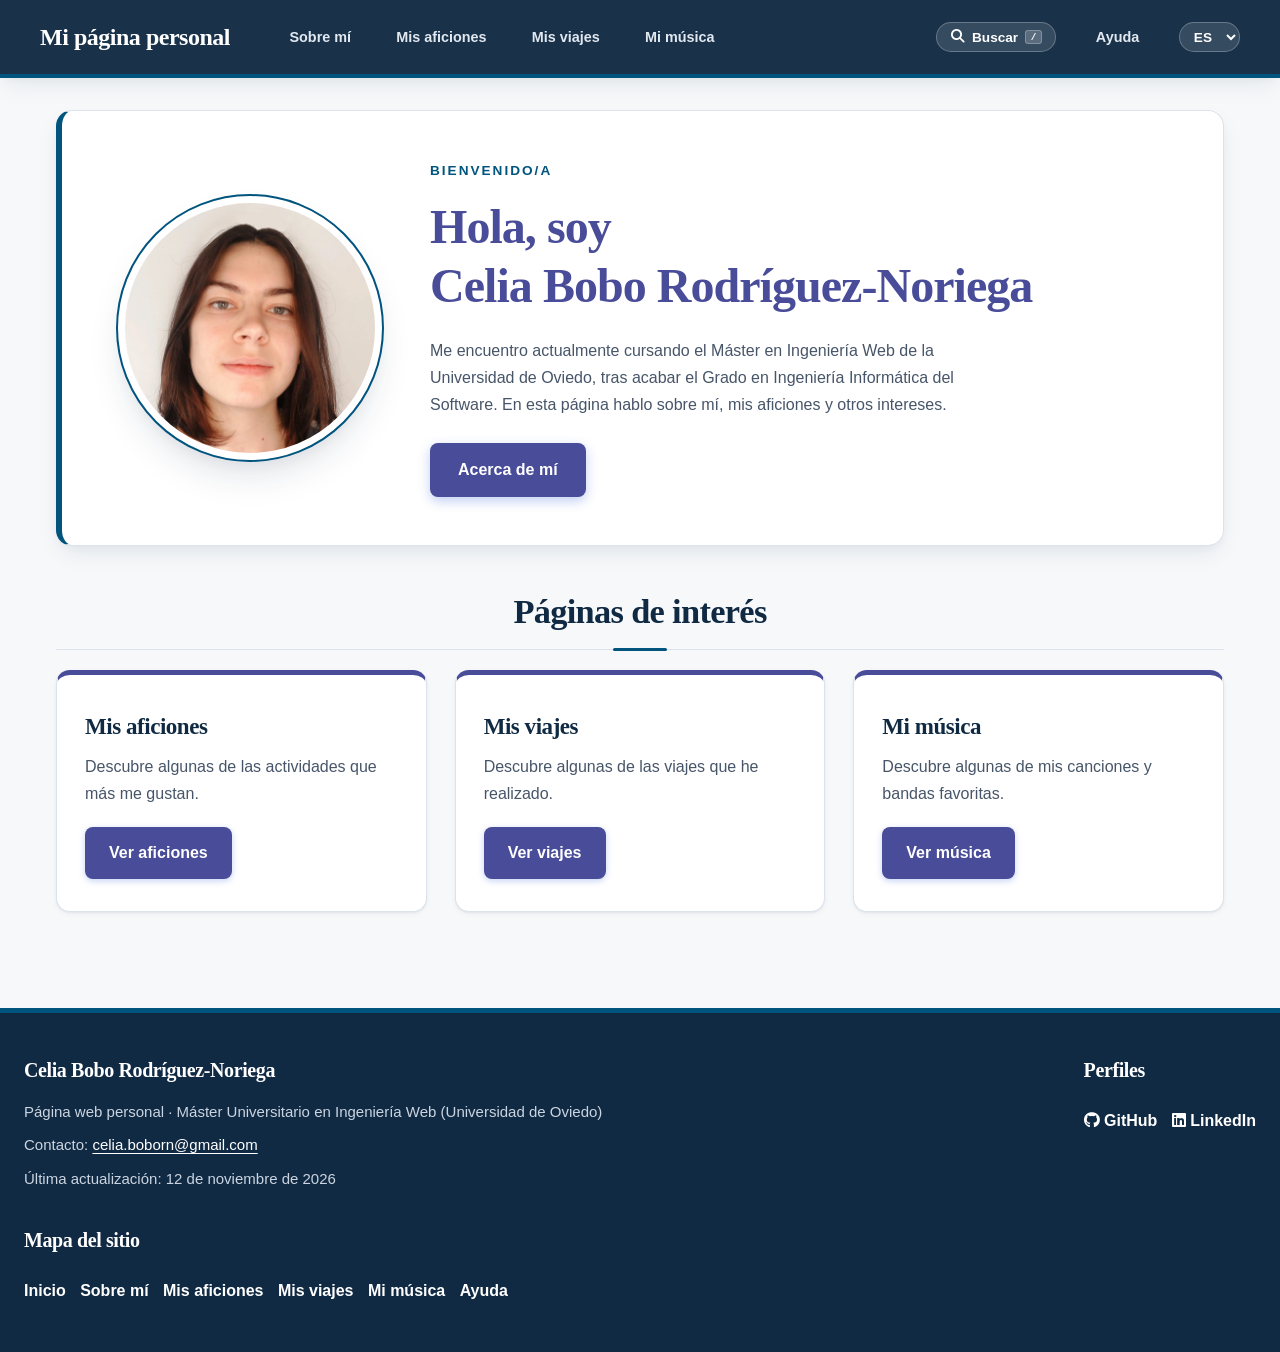
==== commit 0f89d940: "Corrección accesibilidad" ====
--- a/index.html
+++ b/index.html
@@ -28,7 +28,7 @@
             </nav>
             <nav aria-label="Navegación secundaria">
                 <button type="button" aria-haspopup="dialog" aria-expanded="false" data-i18n-title="search.openTitle" title="Buscar en el sitio web (Atajo: /)" aria-label="Buscar en el sitio">
-                    <i class="fa-solid fa-magnifying-glass" aria-hidden="true"></i>
+                    <span class="fa-solid fa-magnifying-glass" aria-hidden="true"></span>
                     <span data-i18n="search.openBtn">Buscar</span>
                     <kbd>/</kbd>
                 </button>
@@ -111,7 +111,7 @@
                     <input id="campo-busqueda" type="search" name="q" placeholder="Buscar en el sitio web... (ej. Coraline, viajes, CV)" autocomplete="off" spellcheck="false" data-i18n="search.placeholder">
                 </label>
                 <button type="reset" title="Borrar búsqueda" data-i18n-title="search.clear" aria-label="Borrar texto">
-                    <i class="fa-solid fa-xmark" aria-hidden="true"></i>
+                    <span class="fa-solid fa-xmark" aria-hidden="true"></span>
                 </button>
                 <button type="submit" value="cancel" title="Cerrar buscador (Escape)" data-i18n-title="search.close" aria-label="Cerrar modal">
                     <kbd>Esc</kbd>
@@ -136,20 +136,19 @@
                 <p><span data-i18n="footer.contact">Contacto:</span> <a href="mailto:celia.boborn@gmail.com" title="Enviar un correo electrónico a Celia">celia.boborn@gmail.com</a></p>
                 <p><span data-i18n="footer.lastMod">Última actualización:</span> <time datetime="2026-11-12" data-i18n="footer.date">12 de noviembre de 2026</time></p>
             </section>
-            <!-- Nueva sección de Redes Sociales -->
             <nav aria-label="Redes sociales y perfiles profesionales">
                 <h2 data-i18n="footer.social">Perfiles</h2>
                 <ul>
                     <li>
-                        <a href="https://github.com/celiabrn" target="_blank" rel="noopener noreferrer" title="Perfil de GitHub de Celia">
-                            <i class="fa-brands fa-github" aria-hidden="true"></i> GitHub
+                        <a href="https://github.com/celiabrn" target="_blank" rel="noopener noreferrer" title="Perfil de GitHub de Celia (se abre en una pestaña nueva)" aria-label="Perfil de GitHub de Celia (se abre en una pestaña nueva)">
+                            <span class="fa-brands fa-github" aria-hidden="true"></span> GitHub
                         </a>
                     </li>
                     <li>
-                        <a href="https://linkedin.com/in/celia-bobo-rodríguez-noriega" target="_blank" rel="noopener noreferrer" title="Perfil de LinkedIn de Celia">
-                            <i class="fa-brands fa-linkedin" aria-hidden="true"></i> LinkedIn
+                        <a href="https://linkedin.com/in/celia-bobo-rodríguez-noriega" target="_blank" rel="noopener noreferrer" title="Perfil de LinkedIn de Celia (se abre en una pestaña nueva)" aria-label="Perfil de LinkedIn de Celia (se abre en una pestaña nueva)">
+                            <span class="fa-brands fa-linkedin" aria-hidden="true"></span> LinkedIn
                         </a>
-                    </li>             
+                    </li>           
                 </ul>
             </nav>
             <nav aria-label="Mapa del sitio">
@@ -167,4 +166,4 @@
         <script src="js/i18n.js"></script>
         <script src="js/buscador.js"></script>
     </body>
-</html>
+</html>
--- a/css/estilos.css
+++ b/css/estilos.css
@@ -5,7 +5,7 @@
     --bg-surface: #ffffff;
     --bg-subtle: #eef3f8;
     --brand-deep: #102a43;
-    --brand-primary: #1d4ed8;
+    --brand-primary: #484C99;
     --brand-hover: #1e40af;
     --accent-focus: #01547E;
     --accent-soft: #4D596B;
